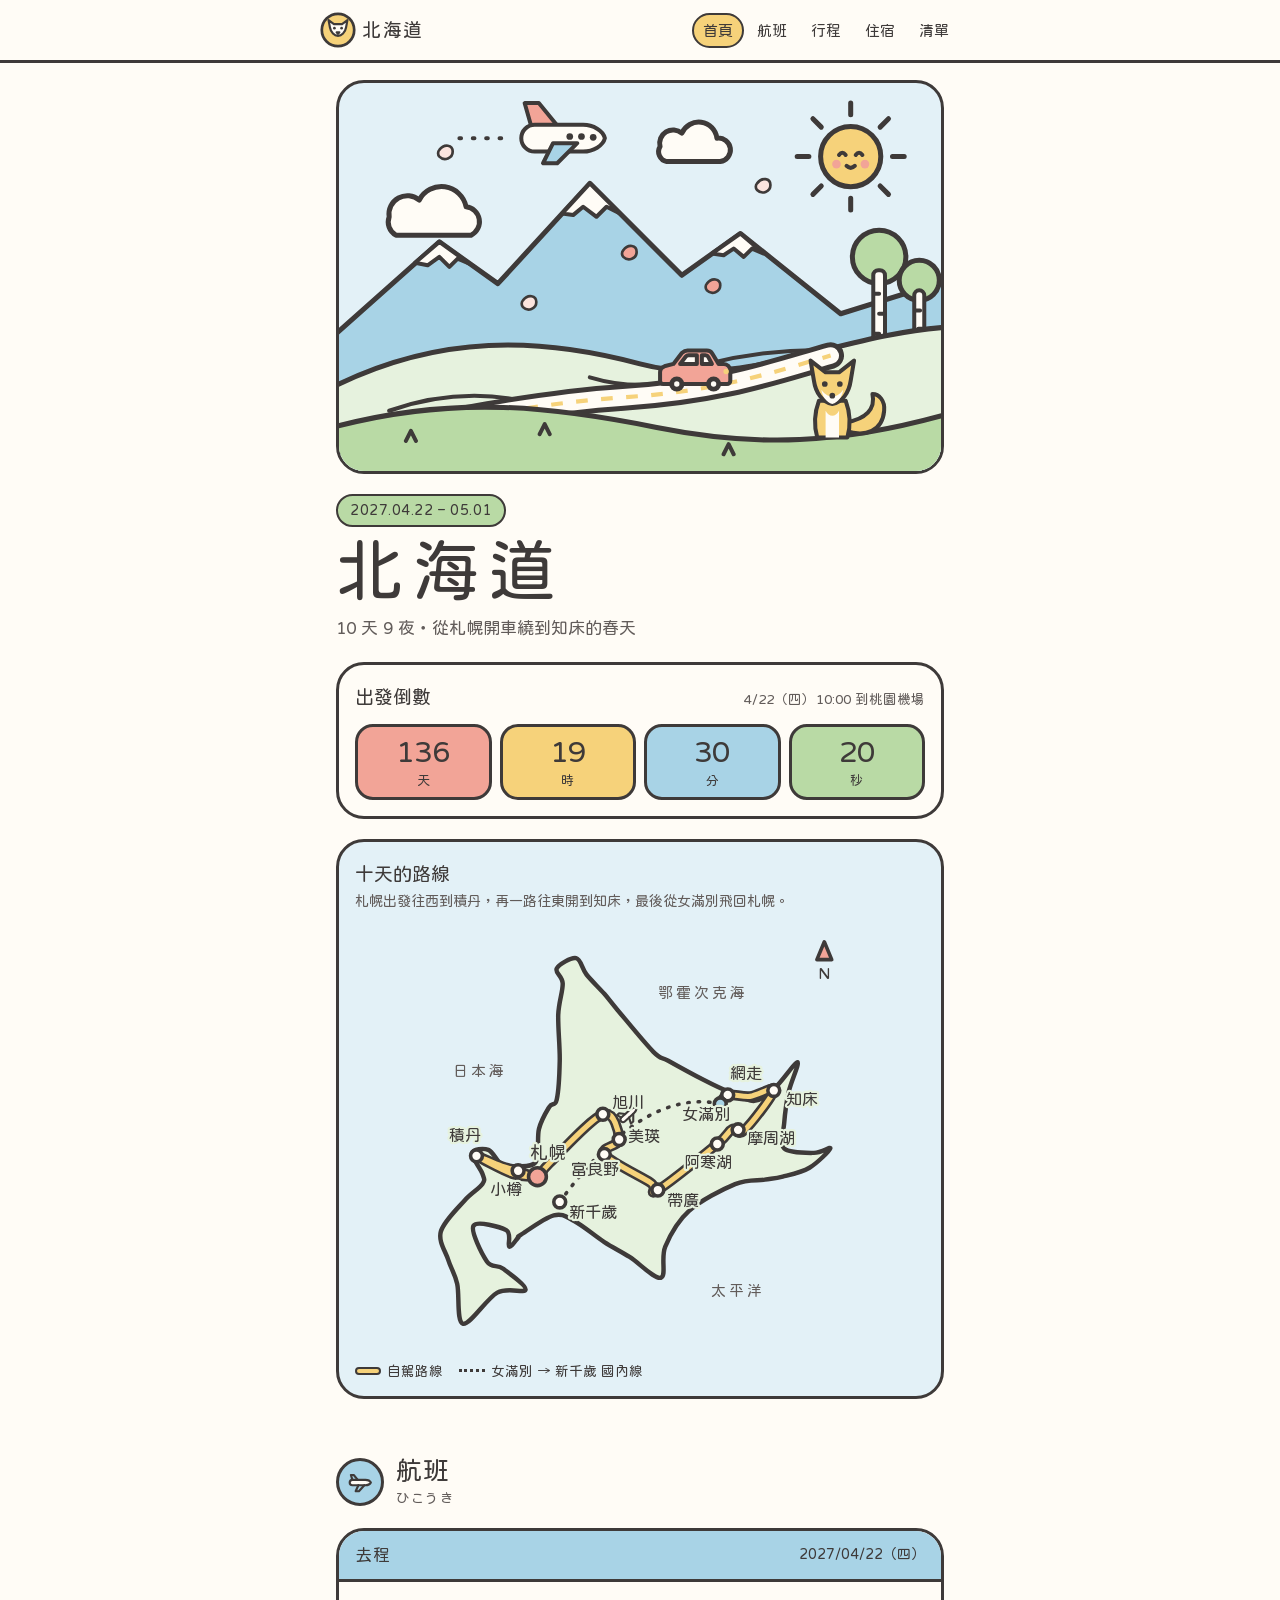
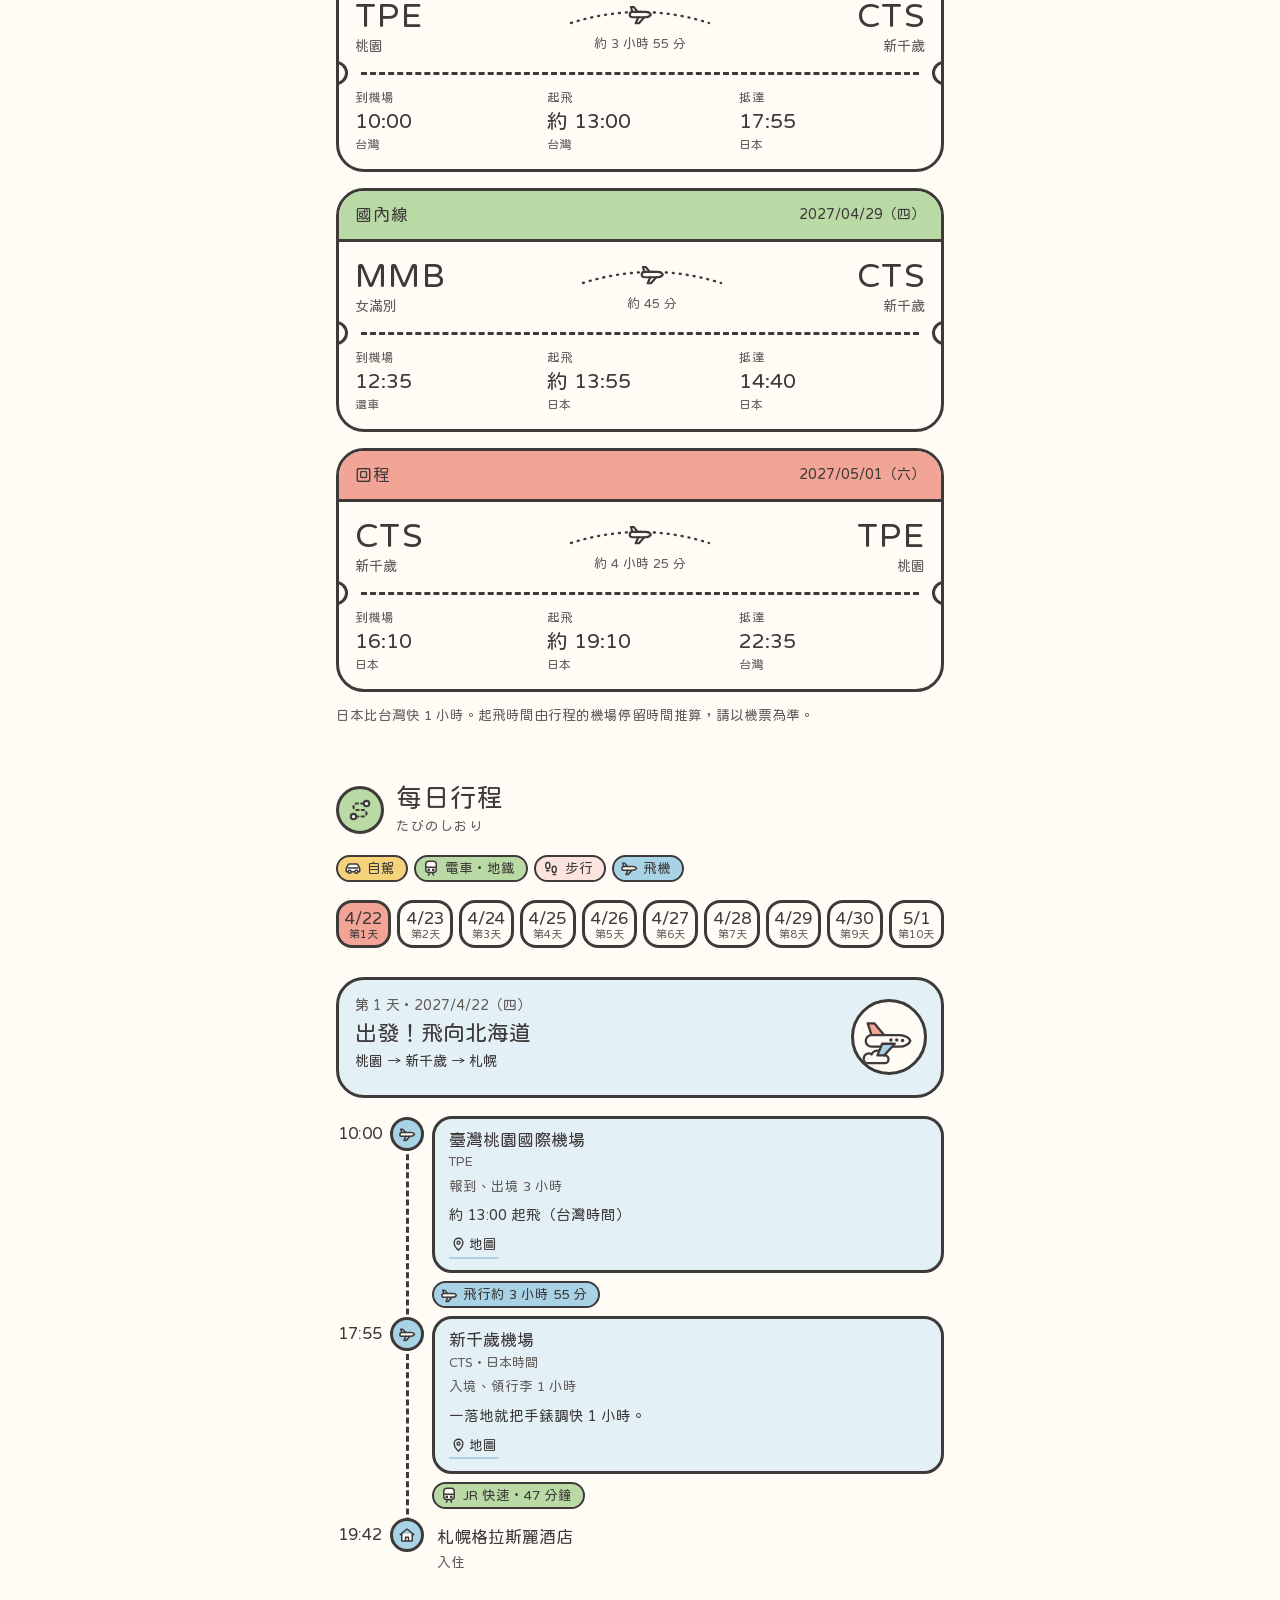
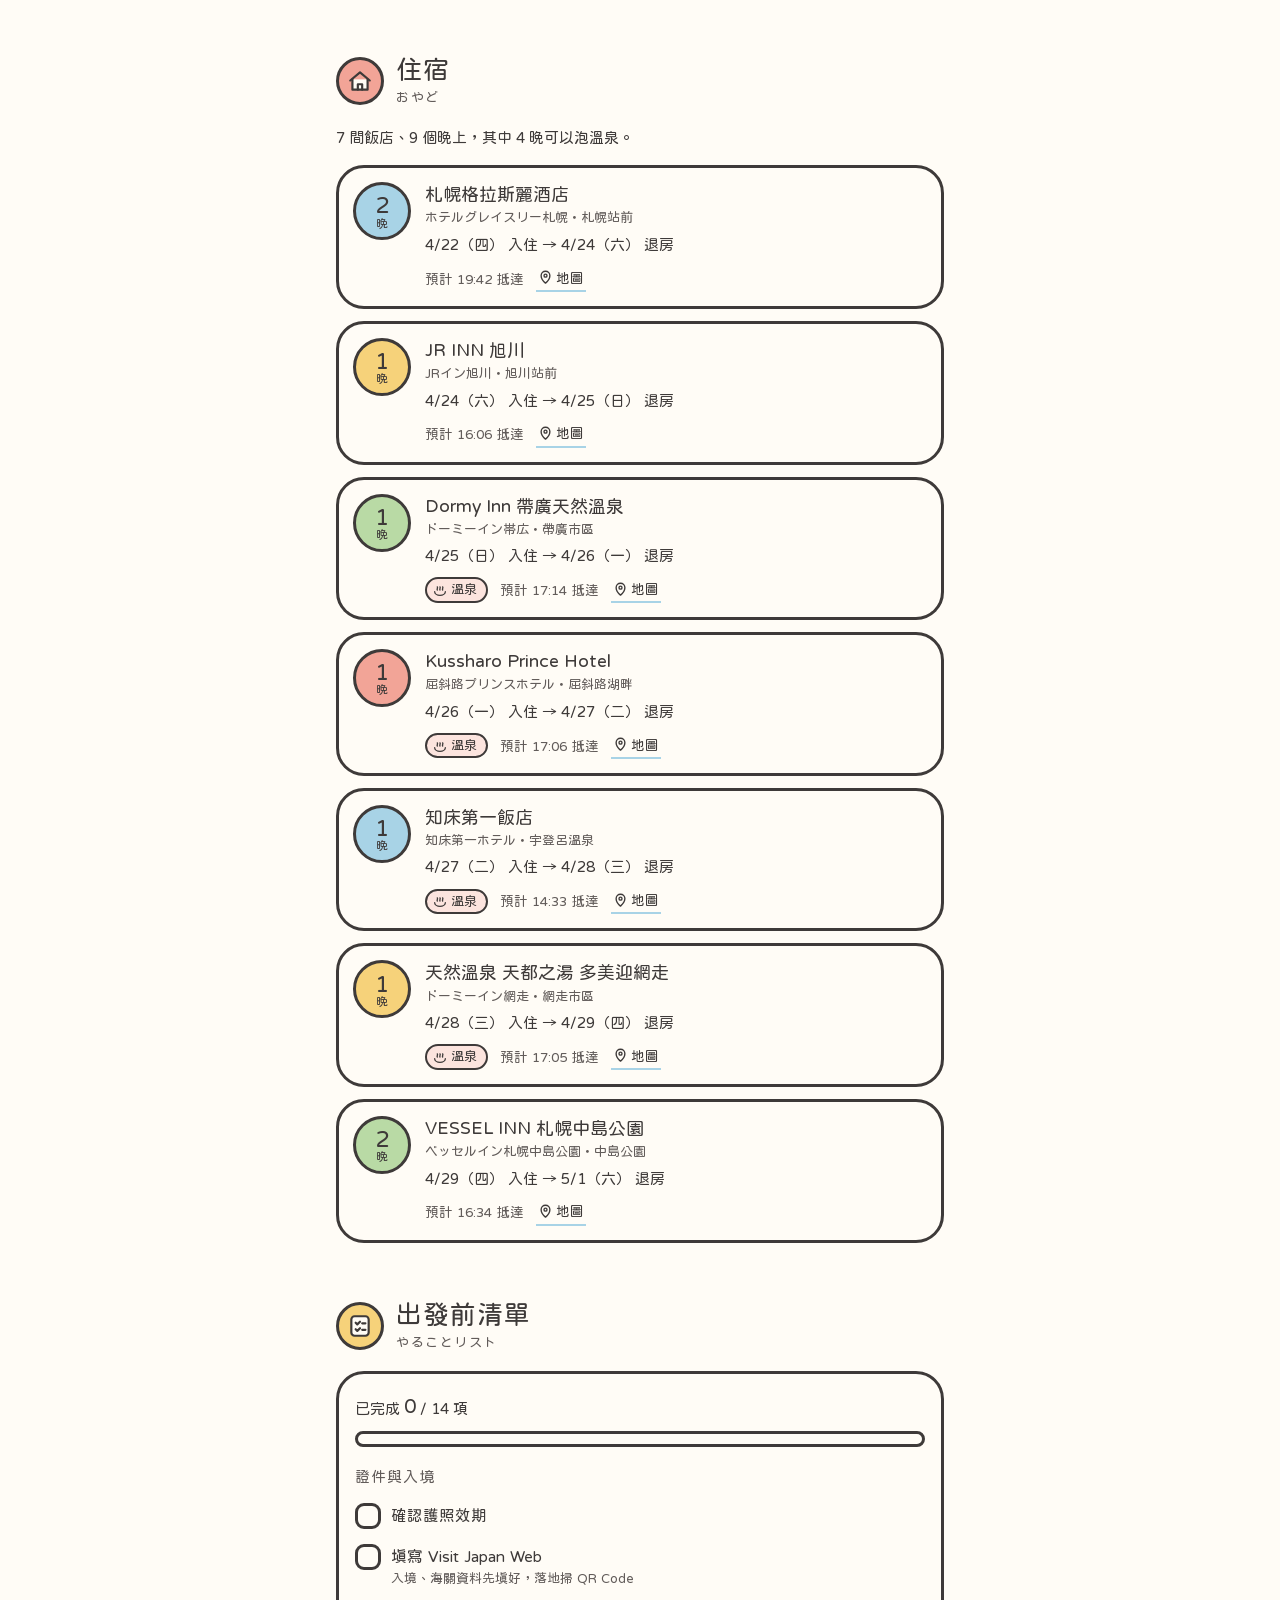
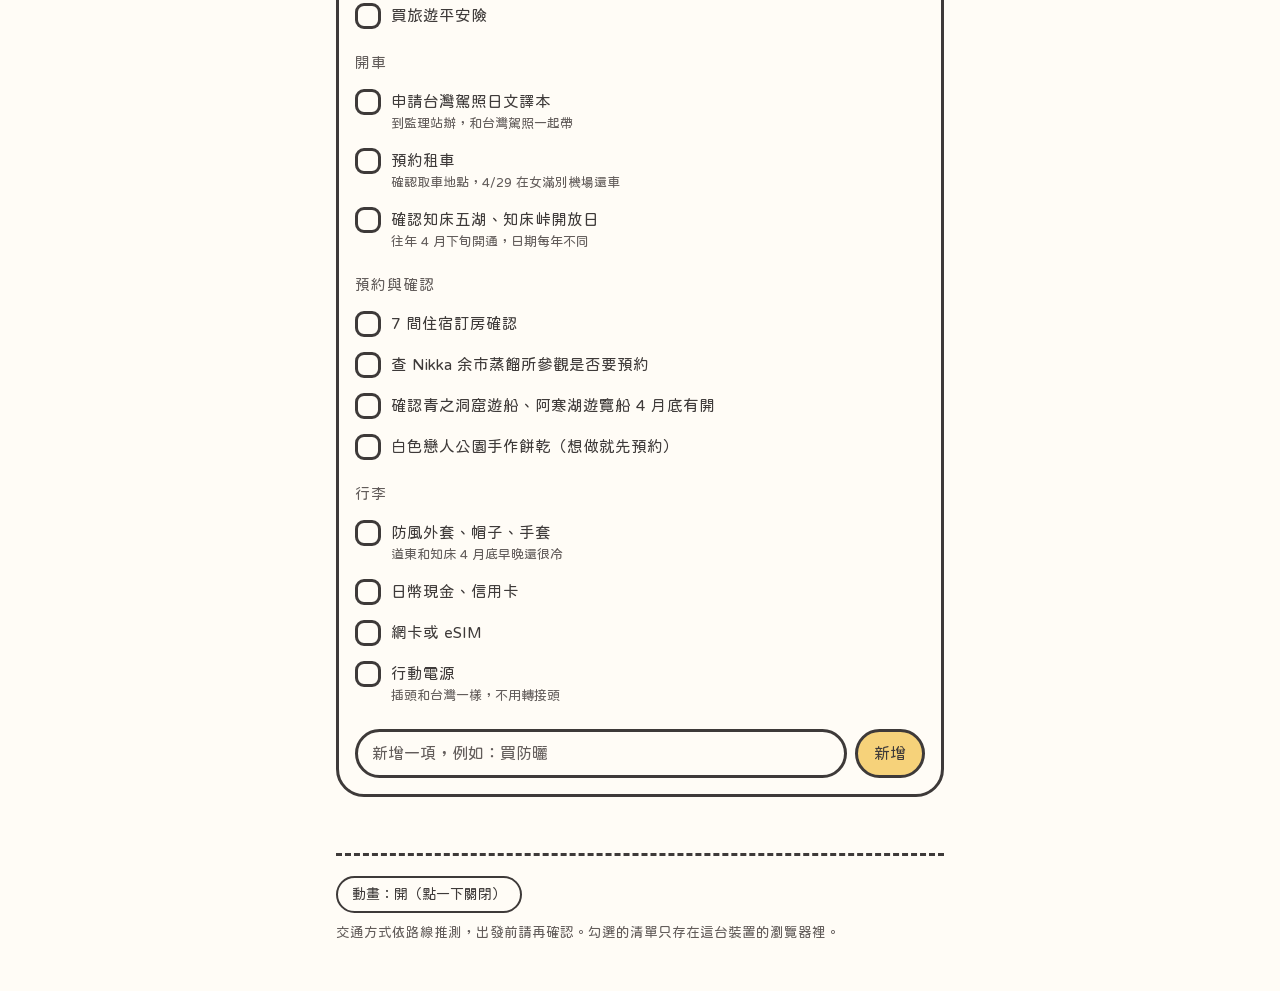
==== index.html @ 77b5423e "feat: add hokkaido travel page" ====
<!doctype html>
<html lang="zh-Hant">
  <head>
    <meta charset="utf-8" />
    <meta
      name="viewport"
      content="width=device-width, initial-scale=1, viewport-fit=cover"
    />
    <title>北海道</title>
    <meta
      name="description"
      content="2027/04/22 – 05/01 北海道 10 天 9 夜自駕行程"
    />
    <link rel="preconnect" href="https://fonts.googleapis.com" />
    <link rel="preconnect" href="https://fonts.gstatic.com" crossorigin />
    <link
      rel="stylesheet"
      href="https://fonts.googleapis.com/css2?family=Huninn&display=swap"
    />
    <style>
      /* 版面：單欄繪本冊，手機優先、最寬 640px；頂端固定選單，行程日期列黏在選單下方 */
      :root {
        --paper: #fffcf6;
        --ink: #3e3a39;
        --ink-soft: #625c5a;
        --coral: #f2a497;
        --yamabuki: #f6d27a;
        --mizu: #a8d3e6;
        --wakatake: #b9daa5;
        --coral-pale: #fce4de;
        --yamabuki-pale: #fdf1cf;
        --mizu-pale: #e3f1f7;
        --wakatake-pale: #e6f2de;
        --font:
          "Huninn", "PingFang TC", "Noto Sans TC", "Microsoft JhengHei",
          system-ui, sans-serif;
        --line: 3px;
        --r-lg: 28px;
        --r-md: 20px;
        --nav: 60px;
        --gutter-l: max(16px, env(safe-area-inset-left, 0px));
        --gutter-r: max(16px, env(safe-area-inset-right, 0px));
        --top: calc(var(--nav) + env(safe-area-inset-top, 0px));
        color-scheme: light;
      }
      *,
      *::before,
      *::after {
        box-sizing: border-box;
      }
      [hidden] {
        display: none !important;
      }
      html {
        scroll-behavior: smooth;
        scroll-padding-top: calc(var(--top) + 12px);
        -webkit-text-size-adjust: 100%;
      }
      body {
        margin: 0;
        background: var(--paper);
        color: var(--ink);
        font-family: var(--font);
        font-size: 16px;
        line-height: 1.65;
        padding-top: var(--top);
        font-synthesis: none;
      }
      h1,
      h2,
      h3,
      h4,
      p {
        margin: 0;
        font-weight: 400;
      }
      h1,
      h2,
      h3 {
        text-wrap: balance;
      }
      a {
        color: inherit;
      }
      button {
        font: inherit;
        color: inherit;
      }
      :focus-visible {
        outline: 3px dashed var(--ink);
        outline-offset: 3px;
        border-radius: 10px;
      }
      .sr {
        position: absolute;
        width: 1px;
        height: 1px;
        overflow: hidden;
        clip: rect(0 0 0 0);
        white-space: nowrap;
      }
      svg .k {
        stroke: var(--ink);
        stroke-width: 3;
        stroke-linejoin: round;
        stroke-linecap: round;
      }
      svg .k2 {
        stroke: var(--ink);
        stroke-width: 2.4;
        stroke-linejoin: round;
        stroke-linecap: round;
      }

      /* ---------- 頂端選單 ---------- */
      body::before {
        content: "";
        position: fixed;
        inset: 0 0 auto;
        height: env(safe-area-inset-top, 0px);
        z-index: 31;
        background: var(--paper);
      }
      .topbar {
        position: fixed;
        inset: 0 0 auto;
        z-index: 30;
        background: var(--paper);
        border-bottom: var(--line) solid var(--ink);
        padding-top: env(safe-area-inset-top, 0px);
        padding-left: var(--gutter-l);
        padding-right: var(--gutter-r);
      }
      .topbar-in {
        max-width: 640px;
        height: var(--nav);
        margin: 0 auto;
        display: flex;
        align-items: center;
        gap: 8px;
      }
      .brand {
        display: flex;
        align-items: center;
        gap: 6px;
        text-decoration: none;
        flex: none;
        border-radius: 999px;
      }
      .brand svg {
        width: 36px;
        height: 36px;
        display: block;
      }
      .brand span {
        font-size: 19px;
        letter-spacing: 0.08em;
      }
      .nav {
        display: flex;
        gap: 2px;
        margin-left: auto;
        overflow-x: auto;
        scrollbar-width: none;
        min-width: 0;
      }
      .nav::-webkit-scrollbar {
        display: none;
      }
      .nav a {
        flex: none;
        text-decoration: none;
        font-size: 15px;
        line-height: 1;
        padding: 8px 9px;
        border: 2.5px solid transparent;
        border-radius: 999px;
        transition:
          background-color 0.2s,
          border-color 0.2s;
      }
      .nav a.on {
        background: var(--yamabuki);
        border-color: var(--ink);
      }
      @media (max-width: 419px) {
        .brand span {
          display: none;
        }
      }

      /* ---------- 共用 ---------- */
      .wrap {
        max-width: 640px;
        margin: 0 auto;
        padding-left: var(--gutter-l);
        padding-right: var(--gutter-r);
        padding-block: 20px 48px;
        display: flex;
        flex-direction: column;
        gap: 56px;
      }
      section {
        scroll-margin-top: calc(var(--top) + 12px);
      }
      .sec-head {
        display: flex;
        align-items: center;
        gap: 12px;
        margin-bottom: 18px;
      }
      .sec-ico {
        width: 48px;
        height: 48px;
        flex: none;
        border: var(--line) solid var(--ink);
        border-radius: 50%;
        display: grid;
        place-items: center;
        background: var(--c, var(--yamabuki));
      }
      .sec-ico svg {
        width: 26px;
        height: 26px;
      }
      .sec-head h2 {
        font-size: 26px;
        line-height: 1.2;
        letter-spacing: 0.04em;
      }
      .sec-head small {
        display: block;
        font-size: 13px;
        color: var(--ink-soft);
        letter-spacing: 0.12em;
        margin-top: 2px;
      }
      .card {
        background: var(--paper);
        border: var(--line) solid var(--ink);
        border-radius: var(--r-lg);
      }
      .mini-link {
        display: inline-flex;
        align-items: center;
        gap: 3px;
        font-size: 13.5px;
        text-decoration: none;
        color: var(--ink);
        padding: 1px 2px;
        border-bottom: 2.5px solid var(--mizu);
      }
      .mini-link svg {
        width: 15px;
        height: 15px;
      }

      /* ---------- 首頁 ---------- */
      .hero {
        display: flex;
        flex-direction: column;
        gap: 20px;
      }
      .scene {
        background: var(--mizu-pale);
        border: var(--line) solid var(--ink);
        border-radius: var(--r-lg);
        overflow: hidden;
        line-height: 0;
      }
      .scene svg {
        display: block;
        width: 100%;
        height: auto;
      }
      .hero-title {
        display: flex;
        flex-direction: column;
        gap: 6px;
      }
      .date-chip {
        align-self: flex-start;
        font-size: 14px;
        padding: 3px 12px;
        border: 2.5px solid var(--ink);
        border-radius: 999px;
        background: var(--wakatake);
        font-variant-numeric: tabular-nums;
        letter-spacing: 0.04em;
      }
      .hero h1 {
        font-size: clamp(48px, 15vw, 68px);
        line-height: 1.1;
        letter-spacing: 0.12em;
      }
      .hero-sub {
        font-size: 17px;
        color: var(--ink-soft);
      }

      .cd-box {
        padding: 16px;
        display: flex;
        flex-direction: column;
        gap: 12px;
      }
      .cd-head {
        display: flex;
        flex-wrap: wrap;
        align-items: baseline;
        justify-content: space-between;
        gap: 4px 12px;
      }
      .cd-head b {
        font-weight: 400;
        font-size: 19px;
      }
      .cd-head span {
        font-size: 13.5px;
        color: var(--ink-soft);
      }
      .cd {
        display: grid;
        grid-template-columns: repeat(4, minmax(0, 1fr));
        gap: 8px;
      }
      .cd-tile {
        border: var(--line) solid var(--ink);
        border-radius: 18px;
        background: var(--c);
        display: flex;
        flex-direction: column;
        align-items: center;
        padding: 8px 2px 6px;
      }
      .cd-tile b {
        font-weight: 400;
        font-size: 30px;
        line-height: 1.15;
        font-variant-numeric: tabular-nums;
      }
      .cd-tile span {
        font-size: 13px;
      }
      .cd-msg {
        font-size: 17px;
        line-height: 1.6;
      }
      .cd-msg button {
        margin-top: 10px;
        display: inline-block;
        border: 2.5px solid var(--ink);
        border-radius: 999px;
        background: var(--yamabuki);
        padding: 6px 16px;
        cursor: pointer;
      }

      .mapcard {
        margin: 0;
        padding: 16px 16px 14px;
        background: var(--mizu-pale);
        display: flex;
        flex-direction: column;
        gap: 8px;
      }
      .mapcard h3 {
        font-size: 19px;
      }
      .mapcard p {
        font-size: 14px;
        color: var(--ink-soft);
      }
      .mapcard svg {
        width: 100%;
        max-width: 440px;
        height: auto;
        align-self: center;
        display: block;
      }
      .map-txt {
        font-size: 11px;
        fill: var(--ink);
        paint-order: stroke;
        stroke: var(--wakatake-pale);
        stroke-width: 3px;
        stroke-linejoin: round;
      }
      .map-sea {
        font-size: 10px;
        fill: var(--ink-soft);
        letter-spacing: 0.2em;
      }
      .legend {
        display: flex;
        flex-wrap: wrap;
        gap: 6px 16px;
        font-size: 13.5px;
      }
      .legend span {
        display: inline-flex;
        align-items: center;
        gap: 6px;
      }
      .lg {
        display: inline-block;
        width: 26px;
        height: 8px;
        border-radius: 999px;
      }
      .lg-car {
        background: var(--yamabuki);
        border: 2px solid var(--ink);
      }
      .lg-fly {
        height: 0;
        border-top: 3px dotted var(--ink);
        border-radius: 0;
      }

      /* ---------- 航班 ---------- */
      .passes {
        display: flex;
        flex-direction: column;
        gap: 16px;
      }
      .pass {
        position: relative;
        overflow: hidden;
      }
      .pass-top {
        display: flex;
        align-items: center;
        justify-content: space-between;
        gap: 8px;
        padding: 10px 16px;
        background: var(--c);
        border-bottom: var(--line) solid var(--ink);
      }
      .pass-top b {
        font-weight: 400;
        font-size: 17px;
        letter-spacing: 0.06em;
      }
      .pass-top span {
        font-size: 14px;
        font-variant-numeric: tabular-nums;
      }
      .pass-route {
        display: grid;
        grid-template-columns: auto minmax(0, 1fr) auto;
        align-items: center;
        gap: 8px;
        padding: 16px 16px 14px;
      }
      .ap b {
        display: block;
        font-weight: 400;
        font-size: 34px;
        line-height: 1;
        letter-spacing: 0.04em;
      }
      .ap span {
        font-size: 14px;
        color: var(--ink-soft);
      }
      .ap.r {
        text-align: right;
      }
      .pass-mid {
        display: flex;
        flex-direction: column;
        align-items: center;
        gap: 2px;
        min-width: 0;
      }
      .pass-mid svg {
        width: 100%;
        max-width: 150px;
        height: 30px;
      }
      .pass-mid span {
        font-size: 13px;
        color: var(--ink-soft);
        text-align: center;
      }
      .tear {
        position: relative;
        height: 0;
        border-top: 3px dashed var(--ink);
        margin-inline: 22px;
      }
      .tear::before,
      .tear::after {
        content: "";
        position: absolute;
        top: -14px;
        width: 24px;
        height: 24px;
        border-radius: 50%;
        background: var(--paper);
        border: var(--line) solid var(--ink);
      }
      .tear::before {
        left: -37px;
      }
      .tear::after {
        right: -37px;
      }
      .pass-times {
        display: grid;
        grid-template-columns: repeat(3, minmax(0, 1fr));
        gap: 6px;
        padding: 12px 16px 14px;
      }
      .pass-times div {
        display: flex;
        flex-direction: column;
      }
      .pass-times small {
        font-size: 12.5px;
        color: var(--ink-soft);
      }
      .pass-times b {
        font-weight: 400;
        font-size: 21px;
        font-variant-numeric: tabular-nums;
        line-height: 1.3;
      }
      .pass-times em {
        font-style: normal;
        font-size: 12px;
        color: var(--ink-soft);
      }
      .note {
        font-size: 13.5px;
        color: var(--ink-soft);
        margin-top: 12px;
      }

      /* ---------- 每日行程 ---------- */
      .legend-row {
        display: flex;
        flex-wrap: wrap;
        gap: 6px;
        margin-bottom: 6px;
      }
      .daybar {
        position: sticky;
        top: var(--top);
        z-index: 10;
        background: var(--paper);
        margin-left: calc(-1 * var(--gutter-l));
        margin-right: calc(-1 * var(--gutter-r));
        padding-block: 10px;
        border-bottom: var(--line) solid transparent;
        transition: border-color 0.2s;
      }
      .daybar.stuck {
        border-bottom-color: var(--ink);
      }
      .chips {
        display: grid;
        grid-template-columns: repeat(5, minmax(0, 1fr));
        gap: 6px;
        padding: 2px var(--gutter-r) 2px var(--gutter-l);
      }
      .chip {
        min-width: 0;
        display: flex;
        flex-direction: column;
        align-items: center;
        padding: 4px 2px 3px;
        border: var(--line) solid var(--ink);
        border-radius: 16px;
        background: var(--paper);
        cursor: pointer;
        line-height: 1.25;
        transition: background-color 0.2s;
      }
      .chip .d {
        font-size: 17px;
        font-variant-numeric: tabular-nums;
      }
      .chip .n {
        font-size: 11.5px;
        color: var(--ink-soft);
        white-space: nowrap;
      }
      @media (min-width: 600px) {
        .chips {
          grid-template-columns: repeat(10, minmax(0, 1fr));
        }
        .chip .n {
          font-size: 11px;
        }
      }
      .chip[aria-selected="true"] {
        background: var(--coral);
      }
      .chip[aria-selected="true"] .n {
        color: var(--ink);
      }
      .chip.today {
        box-shadow: inset 0 -5px 0 var(--yamabuki);
      }
      .chip.boing {
        animation: boing 0.5s cubic-bezier(0.3, 1.6, 0.5, 1);
      }
      @keyframes boing {
        0% {
          transform: scale(1);
        }
        35% {
          transform: scale(1.14) rotate(-3deg);
        }
        65% {
          transform: scale(0.95) rotate(1deg);
        }
        100% {
          transform: none;
        }
      }

      .panel {
        padding-top: 14px;
      }
      .dayhead {
        display: flex;
        align-items: center;
        gap: 12px;
        padding: 14px 14px 14px 16px;
        background: var(--hb);
        border: var(--line) solid var(--ink);
        border-radius: var(--r-lg);
      }
      .dayhead-txt {
        flex: 1;
        min-width: 0;
        display: flex;
        flex-direction: column;
        gap: 2px;
      }
      .dayhead .eyebrow {
        font-size: 14px;
        color: var(--ink-soft);
        font-variant-numeric: tabular-nums;
      }
      .dayhead h3 {
        font-size: 22px;
        line-height: 1.3;
      }
      .dayhead .area {
        font-size: 14px;
      }
      .dayhead .meta {
        display: flex;
        flex-wrap: wrap;
        gap: 6px;
        margin-top: 6px;
      }
      .pill {
        display: inline-flex;
        align-items: center;
        gap: 4px;
        font-size: 12.5px;
        padding: 1px 9px;
        border: 2px solid var(--ink);
        border-radius: 999px;
        background: var(--paper);
      }
      .dayicon {
        width: 76px;
        height: 76px;
        flex: none;
        border: var(--line) solid var(--ink);
        border-radius: 50%;
        background: var(--paper);
        display: grid;
        place-items: center;
        overflow: hidden;
      }
      .dayicon svg {
        width: 62px;
        height: 62px;
        display: block;
        overflow: visible;
      }
      .daynote {
        margin-top: 12px;
        font-size: 14px;
        padding: 8px 14px;
        border: 2.5px dashed var(--ink);
        border-radius: 16px;
        background: var(--yamabuki-pale);
      }

      .tl {
        list-style: none;
        margin: 18px 0 0;
        padding: 0 0 18px;
        position: relative;
        overflow: hidden;
        display: flex;
        flex-direction: column;
        gap: 8px;
        --tw: 46px;
        --gap: 8px;
      }
      .tl::before {
        content: "";
        position: absolute;
        top: 20px;
        bottom: 20px;
        left: calc(var(--tw) + var(--gap) + 17px - 1.5px);
        border-left: 3px dashed var(--ink);
      }
      .stop,
      .leg {
        display: grid;
        grid-template-columns: var(--tw) 34px minmax(0, 1fr);
        gap: var(--gap);
        align-items: start;
      }
      .t-time {
        font-size: 16.5px;
        text-align: right;
        padding-top: 5px;
        font-variant-numeric: tabular-nums;
        line-height: 1.4;
      }
      .t-node {
        position: relative;
        z-index: 1;
        width: 34px;
        height: 34px;
        border: var(--line) solid var(--ink);
        border-radius: 50%;
        display: grid;
        place-items: center;
        background: var(--nb, var(--wakatake));
        margin-top: 1px;
      }
      .t-node svg {
        width: 18px;
        height: 18px;
      }
      .stop:last-child .t-node::after {
        content: "";
        position: absolute;
        top: calc(100% + 3px);
        left: -6px;
        right: -6px;
        height: 100vh;
        background: var(--paper);
      }
      .n-hotel {
        --nb: var(--mizu);
      }
      .n-air {
        --nb: var(--mizu);
      }
      .n-food {
        --nb: var(--yamabuki);
      }
      .n-shop {
        --nb: var(--coral-pale);
      }
      .n-must {
        --nb: var(--coral);
      }
      .t-card {
        min-width: 0;
        border: var(--line) solid var(--ink);
        border-radius: var(--r-md);
        background: var(--paper);
        padding: 9px 14px 11px;
      }
      .t-card.is-must {
        background: var(--coral-pale);
      }
      .t-card.is-air {
        background: var(--mizu-pale);
      }
      .t-card.plain {
        border-color: transparent;
        background: transparent;
        padding: 5px 2px 4px;
      }
      .t-head {
        display: flex;
        align-items: flex-start;
        justify-content: space-between;
        gap: 8px;
      }
      .t-head h4 {
        font-size: 17px;
        line-height: 1.4;
        min-width: 0;
        overflow-wrap: anywhere;
      }
      .t-sub {
        font-size: 13px;
        color: var(--ink-soft);
      }
      .t-stay {
        font-size: 13.5px;
        color: var(--ink-soft);
        font-variant-numeric: tabular-nums;
        margin-top: 2px;
      }
      .t-tip {
        font-size: 14.5px;
        line-height: 1.6;
        margin-top: 6px;
      }
      .t-foot {
        margin-top: 6px;
      }
      .must {
        flex: none;
        display: inline-flex;
        align-items: center;
        gap: 3px;
        font-size: 13px;
        line-height: 1.5;
        padding: 0 9px 0 6px;
        border: 2.5px solid var(--ink);
        border-radius: 999px;
        background: var(--coral);
        transform: rotate(-6deg);
        margin-top: 2px;
      }
      .must svg {
        width: 13px;
        height: 13px;
      }
      .leg .tag {
        grid-column: 3;
        justify-self: start;
      }
      .tag {
        display: inline-flex;
        align-items: center;
        gap: 5px;
        font-size: 13.5px;
        line-height: 1.4;
        padding: 2px 11px 2px 6px;
        border: 2.5px solid var(--ink);
        border-radius: 999px;
        background: var(--tc);
        font-variant-numeric: tabular-nums;
      }
      .tag svg {
        width: 18px;
        height: 18px;
        flex: none;
      }
      .m-car {
        --tc: var(--yamabuki);
      }
      .m-train {
        --tc: var(--wakatake);
      }
      .m-subway {
        --tc: var(--wakatake);
      }
      .m-tram {
        --tc: var(--wakatake);
      }
      .m-walk {
        --tc: var(--coral-pale);
      }
      .m-plane {
        --tc: var(--mizu);
      }

      .panel.bounce .dayhead {
        animation: pop 0.6s cubic-bezier(0.3, 0.7, 0.35, 1.25);
      }
      .panel.bounce .tl > li {
        animation: pop 0.55s cubic-bezier(0.3, 0.7, 0.35, 1.3) both;
        animation-delay: calc(var(--i) * 35ms + 60ms);
      }
      .panel.bounce .must {
        animation: stamp 0.5s cubic-bezier(0.3, 1.6, 0.5, 1) both;
        animation-delay: calc(var(--i) * 35ms + 260ms);
      }
      @keyframes pop {
        0% {
          transform: translateY(16px) scale(0.97);
        }
        55% {
          transform: translateY(-5px) scale(1.01);
        }
        80% {
          transform: translateY(1px);
        }
        100% {
          transform: none;
        }
      }
      @keyframes stamp {
        0% {
          transform: rotate(-6deg) scale(1.6);
        }
        60% {
          transform: rotate(-6deg) scale(0.9);
        }
        100% {
          transform: rotate(-6deg) scale(1);
        }
      }

      /* ---------- 住宿 ---------- */
      .stay-sum {
        font-size: 15px;
        margin-bottom: 14px;
      }
      .hotels {
        list-style: none;
        margin: 0;
        padding: 0;
        display: flex;
        flex-direction: column;
        gap: 12px;
      }
      .hotel {
        display: grid;
        grid-template-columns: 58px minmax(0, 1fr);
        gap: 14px;
        padding: 14px 16px 14px 14px;
      }
      .hotel-n {
        width: 58px;
        height: 58px;
        border: var(--line) solid var(--ink);
        border-radius: 50%;
        background: var(--c);
        display: flex;
        flex-direction: column;
        align-items: center;
        justify-content: center;
        line-height: 1.05;
      }
      .hotel-n b {
        font-weight: 400;
        font-size: 24px;
      }
      .hotel-n span {
        font-size: 12px;
      }
      .hotel h3 {
        font-size: 18px;
        line-height: 1.4;
        overflow-wrap: anywhere;
      }
      .hotel .jp {
        font-size: 13px;
        color: var(--ink-soft);
      }
      .hotel .dates {
        font-size: 15px;
        margin-top: 4px;
        font-variant-numeric: tabular-nums;
      }
      .hotel-foot {
        display: flex;
        flex-wrap: wrap;
        align-items: center;
        gap: 6px 12px;
        margin-top: 8px;
        font-size: 13.5px;
        color: var(--ink-soft);
      }
      .onsen {
        display: inline-flex;
        align-items: center;
        gap: 3px;
        color: var(--ink);
        font-size: 13px;
        padding: 0 9px 0 5px;
        border: 2px solid var(--ink);
        border-radius: 999px;
        background: var(--coral-pale);
      }
      .onsen svg {
        width: 16px;
        height: 16px;
      }

      /* ---------- 待辦清單 ---------- */
      .todo {
        padding: 16px;
        display: flex;
        flex-direction: column;
        gap: 18px;
      }
      .todo-top {
        display: flex;
        flex-direction: column;
        gap: 8px;
      }
      .todo-top p {
        font-size: 15px;
      }
      .todo-top b {
        font-weight: 400;
        font-size: 20px;
        font-variant-numeric: tabular-nums;
      }
      .bar {
        height: 16px;
        border: var(--line) solid var(--ink);
        border-radius: 999px;
        background: var(--paper);
        overflow: hidden;
      }
      .bar i {
        display: block;
        height: 100%;
        width: 0;
        background: var(--wakatake);
        border-right: var(--line) solid var(--ink);
        transition: width 0.35s cubic-bezier(0.3, 1.4, 0.5, 1);
      }
      .bar i.zero {
        border-right-width: 0;
      }
      .todo h3 {
        font-size: 15px;
        color: var(--ink-soft);
        letter-spacing: 0.06em;
        margin-bottom: 6px;
      }
      .todo ul {
        list-style: none;
        margin: 0;
        padding: 0;
        display: flex;
        flex-direction: column;
        gap: 2px;
      }
      .todo li {
        display: flex;
        align-items: flex-start;
        gap: 10px;
        padding: 6px 0;
      }
      .todo input[type="checkbox"] {
        appearance: none;
        -webkit-appearance: none;
        margin: 1px 0 0;
        flex: none;
        cursor: pointer;
        width: 26px;
        height: 26px;
        border: var(--line) solid var(--ink);
        border-radius: 9px;
        background: var(--paper);
        display: grid;
        place-items: center;
        transition: background-color 0.15s;
      }
      .todo input[type="checkbox"]::after {
        content: "";
        width: 11px;
        height: 6px;
        border: solid var(--ink);
        border-width: 0 0 3px 3px;
        transform: translate(0, -2px) rotate(-45deg) scale(0);
        transition: transform 0.25s cubic-bezier(0.3, 1.8, 0.5, 1);
      }
      .todo input:checked {
        background: var(--wakatake);
      }
      .todo input:checked::after {
        transform: translate(0, -2px) rotate(-45deg) scale(1);
      }
      .todo label {
        flex: 1;
        min-width: 0;
        cursor: pointer;
        font-size: 15.5px;
        line-height: 1.55;
        padding-top: 1px;
        overflow-wrap: anywhere;
      }
      .todo label small {
        display: block;
        font-size: 13px;
        color: var(--ink-soft);
      }
      .todo input:checked + label {
        color: var(--ink-soft);
        text-decoration: line-through;
        text-decoration-thickness: 2px;
      }
      .del {
        flex: none;
        border: 2px solid var(--ink);
        border-radius: 999px;
        background: var(--paper);
        font-size: 12.5px;
        padding: 1px 9px;
        cursor: pointer;
      }
      .addf {
        display: flex;
        gap: 8px;
      }
      .addf input {
        flex: 1;
        min-width: 0;
        font: inherit;
        font-size: 16px;
        color: var(--ink);
        background: var(--paper);
        border: var(--line) solid var(--ink);
        border-radius: 999px;
        padding: 8px 14px;
      }
      .addf input::placeholder {
        color: var(--ink-soft);
      }
      .addf button {
        flex: none;
        border: var(--line) solid var(--ink);
        border-radius: 999px;
        background: var(--yamabuki);
        padding: 8px 16px;
        cursor: pointer;
      }
      .all-done {
        font-size: 15px;
        padding: 8px 14px;
        border-radius: 16px;
        background: var(--wakatake-pale);
        border: 2.5px dashed var(--ink);
      }

      /* ---------- 頁尾 ---------- */
      .foot {
        display: flex;
        flex-direction: column;
        align-items: flex-start;
        gap: 8px;
        font-size: 13.5px;
        color: var(--ink-soft);
        border-top: var(--line) dashed var(--ink);
        padding-top: 20px;
      }
      .foot button {
        border: 2.5px solid var(--ink);
        border-radius: 999px;
        background: var(--paper);
        color: var(--ink);
        padding: 5px 14px;
        cursor: pointer;
        font-size: 14px;
      }
      .foot button[aria-pressed="true"] {
        background: var(--wakatake);
      }

      /* ---------- 插圖動畫 ---------- */
      .a-drift {
        animation: drift 9s ease-in-out infinite alternate;
      }
      .a-drift2 {
        animation: drift 12s ease-in-out infinite alternate-reverse;
      }
      .a-fly {
        animation: fly 3.2s ease-in-out infinite;
      }
      .a-spin {
        transform-box: view-box;
        animation: spin 40s linear infinite;
      }
      .a-bounce {
        animation: bump 0.7s ease-in-out infinite alternate;
      }
      .a-wag {
        transform-box: fill-box;
        transform-origin: 0% 100%;
        animation: wag 1.6s ease-in-out infinite;
      }
      .a-bob {
        animation: bob 2.6s ease-in-out infinite;
      }
      .a-blink {
        animation: blink 2.4s steps(1) infinite;
      }
      .a-eyes {
        transform-box: fill-box;
        transform-origin: 50% 50%;
        animation: eyes 4s infinite;
      }
      .a-flap {
        transform-box: fill-box;
        transform-origin: 50% 100%;
        animation: flap 1s ease-in-out infinite;
      }
      .a-swing {
        transform-box: view-box;
        animation: swing 3s ease-in-out infinite;
      }
      .a-steam {
        animation: steam 3.4s ease-out infinite;
      }
      .a-steam.s2 {
        animation-delay: -1.7s;
      }
      .a-hop {
        animation: hop 1.6s ease-in-out infinite;
      }
      .a-hop.h2 {
        animation-delay: -0.5s;
      }
      .a-hop.h3 {
        animation-delay: -1s;
      }
      .a-ripple {
        animation: drift 3s ease-in-out infinite alternate;
      }
      .a-twinkle {
        transform-box: fill-box;
        transform-origin: 50% 50%;
        animation: twinkle 2.2s ease-in-out infinite;
      }
      .a-twinkle.t2 {
        animation-delay: -1.1s;
      }
      .a-wiggle {
        transform-box: fill-box;
        transform-origin: 50% 100%;
        animation: wiggle 2.8s ease-in-out infinite;
      }
      .petal {
        animation: fall 11s linear infinite;
      }
      .petal.p2 {
        animation-duration: 13s;
        animation-delay: -4s;
      }
      .petal.p3 {
        animation-duration: 10s;
        animation-delay: -7s;
      }
      .petal.p4 {
        animation-duration: 14s;
        animation-delay: -2s;
      }
      .petal.p5 {
        animation-duration: 12s;
        animation-delay: -9s;
      }
      @keyframes drift {
        from {
          transform: translateX(-6px);
        }
        to {
          transform: translateX(10px);
        }
      }
      @keyframes fly {
        0%,
        100% {
          transform: translate(0, 0) rotate(0);
        }
        50% {
          transform: translate(6px, -5px) rotate(-2deg);
        }
      }
      @keyframes spin {
        to {
          transform: rotate(360deg);
        }
      }
      @keyframes bump {
        from {
          transform: translateY(0);
        }
        to {
          transform: translateY(-1.6px);
        }
      }
      @keyframes wag {
        0%,
        100% {
          transform: rotate(0);
        }
        50% {
          transform: rotate(-12deg);
        }
      }
      @keyframes bob {
        0%,
        100% {
          transform: translateY(0);
        }
        50% {
          transform: translateY(-3px);
        }
      }
      @keyframes blink {
        0%,
        49% {
          opacity: 1;
        }
        50%,
        100% {
          opacity: 0.15;
        }
      }
      @keyframes eyes {
        0%,
        92%,
        100% {
          transform: scaleY(1);
        }
        95% {
          transform: scaleY(0.1);
        }
      }
      @keyframes flap {
        0%,
        100% {
          transform: rotate(0);
        }
        50% {
          transform: rotate(14deg);
        }
      }
      @keyframes swing {
        0%,
        100% {
          transform: rotate(-5deg);
        }
        50% {
          transform: rotate(5deg);
        }
      }
      @keyframes steam {
        0% {
          transform: translateY(4px);
          opacity: 0;
        }
        25% {
          opacity: 1;
        }
        100% {
          transform: translateY(-10px);
          opacity: 0;
        }
      }
      @keyframes hop {
        0%,
        100% {
          transform: translateY(0);
        }
        45% {
          transform: translateY(-5px);
        }
      }
      @keyframes twinkle {
        0%,
        100% {
          transform: scale(1);
        }
        50% {
          transform: scale(0.55);
        }
      }
      @keyframes wiggle {
        0%,
        70%,
        100% {
          transform: rotate(0);
        }
        78% {
          transform: rotate(-6deg);
        }
        86% {
          transform: rotate(5deg);
        }
        93% {
          transform: rotate(-2deg);
        }
      }
      @keyframes fall {
        0% {
          transform: translate(14px, -150px) rotate(0);
          opacity: 0;
        }
        8% {
          opacity: 1;
        }
        85% {
          opacity: 1;
        }
        100% {
          transform: translate(-30px, 110px) rotate(320deg);
          opacity: 0;
        }
      }

      /* 減少動態效果：系統設定或頁面開關 */
      @media (prefers-reduced-motion: reduce) {
        *,
        *::before,
        *::after {
          animation: none !important;
          transition: none !important;
        }
        html {
          scroll-behavior: auto;
        }
      }
      html[data-motion="off"] *,
      html[data-motion="off"] *::before,
      html[data-motion="off"] *::after {
        animation: none !important;
        transition: none !important;
      }
      html[data-motion="off"] {
        scroll-behavior: auto;
      }
    </style>
  </head>
  <body>
    <!-- 小圖示 -->
    <svg width="0" height="0" style="position: absolute" aria-hidden="true">
      <defs>
        <symbol id="i-plane" viewBox="0 0 24 24">
          <g
            fill="none"
            stroke="currentColor"
            stroke-width="2"
            stroke-linejoin="round"
            stroke-linecap="round"
          >
            <path
              d="M2.5 12.5c0-1.4 1.1-2.5 2.5-2.5h12c2.2 0 4.4 1.2 5 2.5-.6 1.3-2.8 2.5-5 2.5H5c-1.4 0-2.5-1.1-2.5-2.5z"
              fill="#FFFCF6"
            />
            <path d="M5 10L3.6 5.5h2.6L10 10" />
            <path d="M10.5 15l-2.5 5.5h3L16 15" />
          </g>
        </symbol>
        <symbol id="i-car" viewBox="0 0 24 24">
          <g
            fill="none"
            stroke="currentColor"
            stroke-width="2"
            stroke-linejoin="round"
            stroke-linecap="round"
          >
            <path
              d="M3 16v-3.5l2.3-4.4c.4-.8 1.2-1.3 2.1-1.3h9.2c.9 0 1.7.5 2.1 1.3L21 12.5V16c0 .6-.4 1-1 1H4c-.6 0-1-.4-1-1z"
              fill="#FFFCF6"
            />
            <path d="M5.5 12h13" />
            <circle cx="7.5" cy="17" r="2" fill="#FFFCF6" />
            <circle cx="16.5" cy="17" r="2" fill="#FFFCF6" />
          </g>
        </symbol>
        <symbol id="i-train" viewBox="0 0 24 24">
          <g
            fill="none"
            stroke="currentColor"
            stroke-width="2"
            stroke-linejoin="round"
            stroke-linecap="round"
          >
            <rect x="5" y="3" width="14" height="15" rx="4" fill="#FFFCF6" />
            <path d="M5 11h14" />
            <circle cx="9" cy="14.5" r=".8" fill="currentColor" />
            <circle cx="15" cy="14.5" r=".8" fill="currentColor" />
            <path d="M8.5 21.5l2-3.5M15.5 21.5l-2-3.5" />
          </g>
        </symbol>
        <symbol id="i-walk" viewBox="0 0 24 24">
          <g
            fill="none"
            stroke="currentColor"
            stroke-width="2"
            stroke-linejoin="round"
          >
            <path
              d="M7.5 4.5c1.9 0 3 1.9 3 4.2 0 2.3-.9 4.3-2.8 4.3S5 11.2 5 8.8C5 6.4 5.6 4.5 7.5 4.5z"
              fill="#FFFCF6"
            />
            <path
              d="M16.5 9.5c1.9 0 2.5 1.9 2.5 4.3 0 2.4-1.2 4.2-2.7 4.2-1.9 0-2.8-2-2.8-4.3 0-2.3 1.1-4.2 3-4.2z"
              fill="#FFFCF6"
            />
            <path d="M6.2 15.5h3M15 20.5h3" stroke-linecap="round" />
          </g>
        </symbol>
        <symbol id="i-gondola" viewBox="0 0 24 24">
          <g
            fill="none"
            stroke="currentColor"
            stroke-width="2"
            stroke-linejoin="round"
            stroke-linecap="round"
          >
            <path d="M2 4.5l20 3" />
            <path d="M12 6v4" />
            <rect x="5" y="10" width="14" height="10" rx="3" fill="#FFFCF6" />
            <path d="M5 14.5h14" />
          </g>
        </symbol>
        <symbol id="i-spot" viewBox="0 0 24 24">
          <g
            fill="none"
            stroke="currentColor"
            stroke-width="2"
            stroke-linejoin="round"
            stroke-linecap="round"
          >
            <path d="M2.5 19.5l7-11 3.5 5 2.5-3 6 9z" fill="#FFFCF6" />
            <path d="M7.4 11.8l1.4 1 1.3-1.2 1.2 1" />
          </g>
        </symbol>
        <symbol id="i-food" viewBox="0 0 24 24">
          <g
            fill="none"
            stroke="currentColor"
            stroke-width="2"
            stroke-linejoin="round"
            stroke-linecap="round"
          >
            <path d="M3 11.5h18c0 4.4-4 8-9 8s-9-3.6-9-8z" fill="#FFFCF6" />
            <path d="M13 3l-2.5 7M19 3.5l-5 6.5" />
          </g>
        </symbol>
        <symbol id="i-shop" viewBox="0 0 24 24">
          <g
            fill="none"
            stroke="currentColor"
            stroke-width="2"
            stroke-linejoin="round"
            stroke-linecap="round"
          >
            <path d="M5 8.5h14l-1.2 11.5H6.2z" fill="#FFFCF6" />
            <path d="M9 8.5V6.5a3 3 0 0 1 6 0v2" />
          </g>
        </symbol>
        <symbol id="i-hotel" viewBox="0 0 24 24">
          <g
            fill="none"
            stroke="currentColor"
            stroke-width="2"
            stroke-linejoin="round"
            stroke-linecap="round"
          >
            <path d="M5 10.5V20h14v-9.5" fill="#FFFCF6" />
            <path d="M3 11.5L12 4l9 7.5" />
            <path d="M10 20v-5h4v5" />
          </g>
        </symbol>
        <symbol id="i-pin" viewBox="0 0 24 24">
          <g
            fill="none"
            stroke="currentColor"
            stroke-width="2.2"
            stroke-linejoin="round"
          >
            <path d="M12 21s7-6.2 7-12a7 7 0 0 0-14 0c0 5.8 7 12 7 12z" />
            <circle cx="12" cy="9" r="2.4" />
          </g>
        </symbol>
        <symbol id="i-star" viewBox="0 0 24 24">
          <path
            d="M12 2.8l2.7 5.6 6.1.8-4.5 4.2 1.1 6.1L12 16.6l-5.4 2.9 1.1-6.1-4.5-4.2 6.1-.8z"
            fill="#FFFCF6"
            stroke="currentColor"
            stroke-width="2.2"
            stroke-linejoin="round"
          />
        </symbol>
        <symbol id="i-onsen" viewBox="0 0 24 24">
          <g
            fill="none"
            stroke="currentColor"
            stroke-width="2"
            stroke-linecap="round"
            stroke-linejoin="round"
          >
            <path d="M4 14.5c0 3 3.6 5.5 8 5.5s8-2.5 8-5.5" />
            <path
              d="M8 12c-1.2-1.6 1.2-2.6 0-4.6M12 12c-1.2-1.6 1.2-2.6 0-4.6M16 12c-1.2-1.6 1.2-2.6 0-4.6"
            />
          </g>
        </symbol>
        <symbol id="i-list" viewBox="0 0 24 24">
          <g
            fill="none"
            stroke="currentColor"
            stroke-width="2"
            stroke-linecap="round"
            stroke-linejoin="round"
          >
            <rect x="4" y="3" width="16" height="18" rx="3" fill="#FFFCF6" />
            <path d="M8 9l1.5 1.5L12 8M8 15l1.5 1.5L12 14M14 9.5h3M14 15.5h3" />
          </g>
        </symbol>
        <symbol id="i-route" viewBox="0 0 24 24">
          <g
            fill="none"
            stroke="currentColor"
            stroke-width="2"
            stroke-linecap="round"
            stroke-linejoin="round"
          >
            <circle cx="6" cy="18" r="2.5" fill="#FFFCF6" />
            <circle cx="18" cy="6" r="2.5" fill="#FFFCF6" />
            <path
              d="M8.5 18H15a3 3 0 0 0 0-6H9a3 3 0 0 1 0-6h6.5"
              stroke-dasharray="2 3"
            />
          </g>
        </symbol>
      </defs>
    </svg>

    <header class="topbar">
      <div class="topbar-in">
        <a class="brand" href="#home" aria-label="回到首頁">
          <svg viewBox="0 0 40 40" aria-hidden="true">
            <circle cx="20" cy="20" r="18" fill="var(--yamabuki)" class="k" />
            <path
              d="M11 17l-1.5-8 6 4.5h9l6-4.5-1.5 8c-1 6-5 9.5-9 9.5s-8-3.5-9-9.5z"
              fill="var(--paper)"
              class="k2"
            />
            <circle cx="16" cy="18" r="1.5" fill="var(--ink)" />
            <circle cx="24" cy="18" r="1.5" fill="var(--ink)" />
            <path
              d="M18.5 22.5h3l-1.5 1.8z"
              fill="var(--ink)"
              class="k2"
              stroke-width="1.6"
            />
          </svg>
          <span>北海道</span>
        </a>
        <nav class="nav" aria-label="頁面選單">
          <a href="#home" class="on">首頁</a>
          <a href="#flights">航班</a>
          <a href="#days">行程</a>
          <a href="#stay">住宿</a>
          <a href="#todo">清單</a>
        </nav>
      </div>
    </header>

    <main class="wrap">
      <!-- 首頁 -->
      <section id="home" class="hero" aria-label="首頁">
        <div class="scene">
          <svg
            viewBox="0 0 360 232"
            role="img"
            aria-label="北海道的春天：雪山、山丘上的小車、白樺林與一隻狐狸"
          >
            <!-- 太陽 -->
            <g class="a-spin" style="transform-origin: 306px 44px">
              <path
                class="k"
                fill="none"
                d="M306 12v7M306 69v7M274 44h7M331 44h7M283.4 21.4l5 5M323.6 61.6l5 5M283.4 66.6l5-5M323.6 26.4l5-5"
              />
            </g>
            <circle cx="306" cy="44" r="18" fill="var(--yamabuki)" class="k" />
            <path
              d="M299 43q2-2.6 4 0M309 43q2-2.6 4 0M303.5 49.5q2.5 2.4 5 0"
              fill="none"
              class="k2"
              stroke-width="2"
            />
            <circle cx="297.5" cy="48.5" r="2.6" fill="var(--coral)" />
            <circle cx="314.5" cy="48.5" r="2.6" fill="var(--coral)" />
            <!-- 雲 -->
            <g class="a-drift">
              <path
                d="M30 80a11 11 0 0 1 18-10 15 15 0 0 1 28 4 9 9 0 0 1 3 17H34a9 9 0 0 1-4-11z"
                fill="var(--paper)"
                class="k"
              />
            </g>
            <g class="a-drift2">
              <path
                d="M192 38a8 8 0 0 1 13-8 11 11 0 0 1 21 3 7 7 0 0 1 2 14h-32a6 6 0 0 1-4-9z"
                fill="var(--paper)"
                class="k"
              />
            </g>
            <!-- 飛機 -->
            <g transform="translate(108 18)">
              <g class="a-fly">
                <path
                  d="M-36 15h28"
                  fill="none"
                  class="k2"
                  stroke-dasharray="1 7"
                />
                <path d="M7 8L3 -6h8.5L23 8z" fill="var(--coral)" class="k2" />
                <path
                  d="M1 15c0-4.4 3.6-8 8-8h29c6 0 12 3.5 13 8-1 4.5-7 8-13 8H9c-4.4 0-8-3.6-8-8z"
                  fill="var(--paper)"
                  class="k2"
                />
                <path
                  d="M20 18l-6 12h8.5l12-12z"
                  fill="var(--mizu)"
                  class="k2"
                />
                <circle cx="30" cy="14" r="2" fill="var(--ink)" />
                <circle cx="37" cy="14" r="2" fill="var(--ink)" />
                <circle cx="44" cy="14.5" r="2" fill="var(--ink)" />
              </g>
            </g>
            <!-- 雪山 -->
            <path
              d="M-4 152L60 95l35 25 55-60 55 55 35-25 60 48 64-20V240H-4z"
              fill="var(--mizu)"
              class="k"
            />
            <path
              d="M60 95l18 13-7-3-5 5-6-6-7 5-7.5-1.5z"
              fill="var(--paper)"
              class="k2"
            />
            <path
              d="M150 60l18 18-8-4-6 6-8-6-6 5-6.5-1z"
              fill="var(--paper)"
              class="k2"
            />
            <path
              d="M240 90l14 12-7-3-5 5-6-5-6 4-7-1z"
              fill="var(--paper)"
              class="k2"
            />
            <!-- 白樺 -->
            <g>
              <circle
                cx="323"
                cy="104"
                r="16"
                fill="var(--wakatake)"
                class="k"
              />
              <rect
                x="319.5"
                y="112"
                width="7"
                height="60"
                rx="3"
                fill="var(--paper)"
                class="k2"
              />
              <path
                d="M320 126h3M323 138h3M320 150h3"
                class="k2"
                stroke-width="2"
              />
              <circle
                cx="347"
                cy="118"
                r="12"
                fill="var(--wakatake)"
                class="k"
              />
              <rect
                x="344"
                y="124"
                width="6"
                height="50"
                rx="3"
                fill="var(--paper)"
                class="k2"
              />
              <path d="M344.5 136h3M346.5 147h3" class="k2" stroke-width="2" />
            </g>
            <!-- 後方山丘 -->
            <path
              d="M-4 182C60 150 120 152 180 168S300 150 364 146V240H-4z"
              fill="var(--wakatake-pale)"
              class="k"
            />
            <path
              d="M30 196q40-14 80-6M220 168q40-10 80-8M150 176q20 6 40 4"
              fill="none"
              class="k2"
              stroke-width="2"
            />
            <!-- 道路 -->
            <path
              d="M-6 216C50 206 110 192 170 188S262 172 294 163"
              fill="none"
              stroke="var(--ink)"
              stroke-width="16"
              stroke-linecap="round"
            />
            <path
              d="M-6 216C50 206 110 192 170 188S262 172 294 163"
              fill="none"
              stroke="var(--paper)"
              stroke-width="10"
              stroke-linecap="round"
            />
            <path
              d="M-6 216C50 206 110 192 170 188S262 172 294 163"
              fill="none"
              stroke="var(--yamabuki)"
              stroke-width="2.5"
              stroke-dasharray="7 8"
            />
            <!-- 小車 -->
            <g transform="translate(190 160)">
              <g class="a-bounce">
                <path
                  d="M2 18v-5c0-1.7 1-3 2.6-3.6L10 8l5-6.5C16 .6 17.2 0 18.4 0H30c1.4 0 2.6.7 3.3 1.9L37 8h3c2.2 0 4 1.8 4 4v6c0 1.1-.9 2-2 2H4c-1.1 0-2-.9-2-2z"
                  fill="var(--coral)"
                  class="k2"
                />
                <path
                  d="M14 8l3.4-4.4c.4-.5 1-.8 1.6-.8H24V8z"
                  fill="var(--paper)"
                  class="k2"
                  stroke-width="2"
                />
                <path
                  d="M27 8V2.8h2.2c.7 0 1.3.4 1.6 1L33 8z"
                  fill="var(--paper)"
                  class="k2"
                  stroke-width="2"
                />
                <circle cx="41.5" cy="12.5" r="1.6" fill="var(--yamabuki)" />
                <circle cx="12" cy="20" r="4.5" fill="var(--ink)" />
                <circle cx="12" cy="20" r="1.6" fill="var(--paper)" />
                <circle cx="34" cy="20" r="4.5" fill="var(--ink)" />
                <circle cx="34" cy="20" r="1.6" fill="var(--paper)" />
              </g>
            </g>
            <!-- 前方山丘 -->
            <path
              d="M-4 206C70 186 130 194 190 206S300 216 364 198V240H-4z"
              fill="var(--wakatake)"
              class="k"
            />
            <path
              d="M40 214l3-6 3 6M120 210l3-6 3 6M230 222l3-6 3 6"
              fill="none"
              class="k2"
              stroke-width="2"
            />
            <!-- 北狐 -->
            <g transform="translate(276 166)">
              <path
                class="a-wag k2"
                d="M27 42c12 4 22 0 23-12 .6-6-3-10-7-10 2 9-4 15-16 17z"
                fill="var(--yamabuki)"
              />
              <path
                d="M11 24c-3 8-3 15-1 22h18c2-7 2-14-1-22z"
                fill="var(--yamabuki)"
                class="k2"
              />
              <path d="M15 30c2 4 6 4 8 0v16h-8z" fill="var(--paper)" />
              <path
                d="M8 12L6 0l9 7h8l9-7-2 12c-1 7-5 13-11 14C13 25 9 19 8 12z"
                fill="var(--yamabuki)"
                class="k2"
              />
              <path
                d="M12.5 17.5c2 3 4.5 4 6.5 4s4.5-1 6.5-4c-.5 4-3 7.5-6.5 8.5-3.5-1-6-4.5-6.5-8.5z"
                fill="var(--paper)"
              />
              <g class="a-eyes">
                <circle cx="14.5" cy="14" r="1.7" fill="var(--ink)" />
                <circle cx="23.5" cy="14" r="1.7" fill="var(--ink)" />
              </g>
              <circle cx="19" cy="21" r="1.7" fill="var(--ink)" />
            </g>
            <!-- 櫻花瓣 -->
            <g transform="translate(60 40)">
              <path
                class="petal"
                d="M0 0c3-4 8-3 8 1s-5 6-8 3c-1-1-1-3 0-4z"
                fill="var(--coral-pale)"
                stroke="var(--ink)"
                stroke-width="1.6"
              />
            </g>
            <g transform="translate(170 100)">
              <path
                class="petal p2"
                d="M0 0c3-4 8-3 8 1s-5 6-8 3c-1-1-1-3 0-4z"
                fill="var(--coral)"
                stroke="var(--ink)"
                stroke-width="1.6"
              />
            </g>
            <g transform="translate(250 60)">
              <path
                class="petal p3"
                d="M0 0c3-4 8-3 8 1s-5 6-8 3c-1-1-1-3 0-4z"
                fill="var(--coral-pale)"
                stroke="var(--ink)"
                stroke-width="1.6"
              />
            </g>
            <g transform="translate(110 130)">
              <path
                class="petal p4"
                d="M0 0c3-4 8-3 8 1s-5 6-8 3c-1-1-1-3 0-4z"
                fill="var(--coral-pale)"
                stroke="var(--ink)"
                stroke-width="1.6"
              />
            </g>
            <g transform="translate(220 120)">
              <path
                class="petal p5"
                d="M0 0c3-4 8-3 8 1s-5 6-8 3c-1-1-1-3 0-4z"
                fill="var(--coral)"
                stroke="var(--ink)"
                stroke-width="1.6"
              />
            </g>
          </svg>
        </div>

        <div class="hero-title">
          <span class="date-chip">2027.04.22 – 05.01</span>
          <h1>北海道</h1>
          <p class="hero-sub">10 天 9 夜・從札幌開車繞到知床的春天</p>
        </div>

        <div class="card cd-box" aria-live="polite">
          <div class="cd-head">
            <b id="cdLabel">出發倒數</b
            ><span id="cdWhen">4/22（四）10:00 到桃園機場</span>
          </div>
          <div class="cd" id="cdTiles">
            <div class="cd-tile" style="--c: var(--coral)">
              <b id="cdD">181</b><span>天</span>
            </div>
            <div class="cd-tile" style="--c: var(--yamabuki)">
              <b id="cdH">00</b><span>時</span>
            </div>
            <div class="cd-tile" style="--c: var(--mizu)">
              <b id="cdM">00</b><span>分</span>
            </div>
            <div class="cd-tile" style="--c: var(--wakatake)">
              <b id="cdS">00</b><span>秒</span>
            </div>
          </div>
          <div class="cd-msg" id="cdMsg" hidden></div>
        </div>

        <figure class="card mapcard">
          <figcaption>
            <h3>十天的路線</h3>
            <p>
              札幌出發往西到積丹，再一路往東開到知床，最後從女滿別飛回札幌。
            </p>
          </figcaption>
          <svg
            viewBox="0 0 296 290"
            role="img"
            aria-label="北海道路線圖：札幌、積丹、小樽、旭川、美瑛、富良野、帶廣、阿寒湖、摩周湖、知床、網走"
          >
            <text class="map-sea" x="22" y="104">日本海</text>
            <text class="map-sea" x="160" y="52">鄂霍次克海</text>
            <text class="map-sea" x="196" y="252">太平洋</text>
            <g transform="translate(272 26)">
              <path
                d="M0 -12l5 12h-10z"
                fill="var(--coral)"
                class="k2"
                stroke-width="2"
              />
              <text
                x="0"
                y="13"
                text-anchor="middle"
                font-size="10"
                fill="var(--ink)"
              >
                N
              </text>
            </g>
            <path
              fill="var(--wakatake-pale)"
              class="k"
              d="M105.0 25.0C101.7 24.3 93.5 29.2 92.0 32.0C90.5 34.8 95.8 36.8 96.0 42.0C96.2 47.2 93.3 54.3 93.0 63.0C92.7 71.7 94.2 84.5 94.0 94.0C93.8 103.5 93.2 114.8 92.0 120.0C90.8 125.2 89.0 121.7 87.0 125.0C85.0 128.3 81.5 133.8 80.0 140.0C78.5 146.2 80.7 157.8 78.0 162.0C75.3 166.2 67.8 164.7 64.0 165.0C60.2 165.3 58.0 165.8 55.0 164.0C52.0 162.2 49.3 155.3 46.0 154.0C42.7 152.7 35.7 153.3 35.0 156.0C34.3 158.7 40.8 166.5 42.0 170.0C43.2 173.5 44.0 174.0 42.0 177.0C40.0 180.0 34.7 182.7 30.0 188.0C25.3 193.3 15.8 202.3 14.0 209.0C12.2 215.7 17.2 222.2 19.0 228.0C20.8 233.8 23.3 236.8 25.0 244.0C26.7 251.2 24.5 270.0 29.0 271.0C33.5 272.0 45.0 253.8 52.0 250.0C59.0 246.2 70.3 250.7 71.0 248.0C71.7 245.3 60.3 237.2 56.0 234.0C51.7 230.8 48.3 233.8 45.0 229.0C41.7 224.2 33.8 208.5 36.0 205.0C38.2 201.5 54.0 205.7 58.0 208.0C62.0 210.3 58.7 218.2 60.0 219.0C61.3 219.8 64.7 214.3 66.0 213.0C67.3 211.7 64.0 213.5 68.0 211.0C72.0 208.5 84.0 199.5 90.0 198.0C96.0 196.5 98.3 199.0 104.0 202.0C109.7 205.0 117.8 212.0 124.0 216.0C130.2 220.0 134.7 222.0 141.0 226.0C147.3 230.0 158.0 241.2 162.0 240.0C166.0 238.8 161.8 226.5 165.0 219.0C168.2 211.5 173.2 202.0 181.0 195.0C188.8 188.0 203.5 180.5 212.0 177.0C220.5 173.5 226.7 174.8 232.0 174.0C237.3 173.2 239.0 173.3 244.0 172.0C249.0 170.7 256.7 169.2 262.0 166.0C267.3 162.8 275.5 154.7 276.0 153.0C276.5 151.3 270.2 156.0 265.0 156.0C259.8 156.0 248.3 156.3 245.0 153.0C241.7 149.7 244.5 142.3 245.0 136.0C245.5 129.7 246.5 121.8 248.0 115.0C249.5 108.2 255.5 95.5 254.0 95.0C252.5 94.5 243.8 107.7 239.0 112.0C234.2 116.3 230.2 120.5 225.0 121.0C219.8 121.5 213.7 117.3 208.0 115.0C202.3 112.7 197.8 110.5 191.0 107.0C184.2 103.5 172.7 97.2 167.0 94.0C161.3 90.8 162.7 93.7 157.0 88.0C151.3 82.3 138.5 66.5 133.0 60.0C127.5 53.5 127.5 53.0 124.0 49.0C120.5 45.0 115.2 40.0 112.0 36.0C108.8 32.0 108.3 25.7 105.0 25.0Z"
            />
            <!-- 國內線 -->
            <path
              d="M202 123Q150 112 94 189"
              fill="none"
              stroke="var(--ink)"
              stroke-width="2.4"
              stroke-dasharray="1 6"
              stroke-linecap="round"
            />
            <g transform="translate(140 130) rotate(-42) scale(.7)">
              <use
                href="#i-plane"
                x="-12"
                y="-12"
                width="24"
                height="24"
                style="color: var(--ink)"
              />
            </g>
            <!-- 自駕路線 -->
            <defs>
              <path
                id="routePath"
                d="M79.0 172.0C76.2 171.7 68.8 172.3 62.0 170.0C55.2 167.7 39.2 158.8 38.0 158.0C36.8 157.2 50.3 163.3 55.0 165.0C59.7 166.7 62.0 166.8 66.0 168.0C70.0 169.2 75.5 172.8 79.0 172.0C82.5 171.2 79.7 170.0 87.0 163.0C94.3 156.0 115.2 132.7 123.0 130.0C130.8 127.3 133.8 142.5 134.0 147.0C134.2 151.5 120.5 152.2 124.0 157.0C127.5 161.8 149.0 172.0 155.0 176.0C161.0 180.0 152.5 185.3 160.0 181.0C167.5 176.7 191.7 156.8 200.0 150.0C208.3 143.2 207.0 141.5 210.0 140.0C213.0 138.5 213.3 145.3 218.0 141.0C222.7 136.7 237.3 117.8 238.0 114.0C238.7 110.2 227.2 117.5 222.0 118.0C216.8 118.5 210.3 116.2 207.0 117.0C203.7 117.8 202.8 122.0 202.0 123.0"
              />
            </defs>
            <use
              href="#routePath"
              fill="none"
              stroke="var(--ink)"
              stroke-width="7"
              stroke-linecap="round"
              stroke-linejoin="round"
            />
            <use
              href="#routePath"
              fill="none"
              stroke="var(--yamabuki)"
              stroke-width="3.5"
              stroke-linecap="round"
              stroke-linejoin="round"
            />
            <!-- 地點 -->
            <g fill="var(--paper)" class="k2" stroke-width="2.2">
              <circle cx="38" cy="158" r="4" />
              <circle cx="66" cy="168" r="4" />
              <circle cx="123" cy="130" r="4" />
              <circle cx="134" cy="147" r="4" />
              <circle cx="124" cy="157" r="4" />
              <circle cx="160" cy="181" r="4" />
              <circle cx="200" cy="150" r="4" />
              <circle cx="214" cy="140.5" r="4" />
              <circle cx="238" cy="114" r="4" />
              <circle cx="207" cy="117" r="4" />
              <circle cx="94" cy="189" r="4" />
            </g>
            <circle
              cx="79"
              cy="172"
              r="6"
              fill="var(--coral)"
              class="k2"
              stroke-width="2.4"
            />
            <circle
              cx="202"
              cy="123"
              r="4"
              fill="var(--mizu)"
              class="k2"
              stroke-width="2.2"
            />
            <text class="map-txt" x="30" y="148" text-anchor="middle">
              積丹
            </text>
            <text class="map-txt" x="58" y="184" text-anchor="middle">
              小樽
            </text>
            <text
              class="map-txt"
              x="86"
              y="160"
              text-anchor="middle"
              style="font-size: 12px"
            >
              札幌
            </text>
            <text class="map-txt" x="100" y="200">新千歲</text>
            <text class="map-txt" x="129" y="126">旭川</text>
            <text class="map-txt" x="140" y="149">美瑛</text>
            <text class="map-txt" x="118" y="171" text-anchor="middle">
              富良野
            </text>
            <text class="map-txt" x="166" y="192">帶廣</text>
            <text class="map-txt" x="194" y="166" text-anchor="middle">
              阿寒湖
            </text>
            <text class="map-txt" x="220" y="150">摩周湖</text>
            <text class="map-txt" x="230" y="106" text-anchor="end">網走</text>
            <text class="map-txt" x="246" y="124">知床</text>
            <text class="map-txt" x="176" y="134">女滿別</text>
          </svg>
          <div class="legend">
            <span><i class="lg lg-car"></i>自駕路線</span>
            <span><i class="lg lg-fly"></i>女滿別 → 新千歲 國內線</span>
          </div>
        </figure>
      </section>

      <!-- 航班 -->
      <section id="flights" aria-labelledby="h-flights">
        <div class="sec-head">
          <span class="sec-ico" style="--c: var(--mizu)"
            ><svg aria-hidden="true"><use href="#i-plane" /></svg
          ></span>
          <div>
            <h2 id="h-flights">航班</h2>
            <small>ひこうき</small>
          </div>
        </div>
        <div class="passes" id="passes"></div>
        <p class="note">
          日本比台灣快 1 小時。起飛時間由行程的機場停留時間推算，請以機票為準。
        </p>
      </section>

      <!-- 每日行程 -->
      <section id="days" aria-labelledby="h-days">
        <div class="sec-head">
          <span class="sec-ico" style="--c: var(--wakatake)"
            ><svg aria-hidden="true"><use href="#i-route" /></svg
          ></span>
          <div>
            <h2 id="h-days">每日行程</h2>
            <small>たびのしおり</small>
          </div>
        </div>
        <div class="legend-row" aria-label="交通標籤說明">
          <span class="tag m-car"
            ><svg aria-hidden="true"><use href="#i-car" /></svg>自駕</span
          >
          <span class="tag m-train"
            ><svg aria-hidden="true"><use href="#i-train" /></svg
            >電車・地鐵</span
          >
          <span class="tag m-walk"
            ><svg aria-hidden="true"><use href="#i-walk" /></svg>步行</span
          >
          <span class="tag m-plane"
            ><svg aria-hidden="true"><use href="#i-plane" /></svg>飛機</span
          >
        </div>
        <div class="daybar" id="daybar">
          <div
            class="chips"
            role="tablist"
            aria-label="選擇日期"
            id="chips"
          ></div>
        </div>
        <div class="panel" id="panel" role="tabpanel" tabindex="-1"></div>
      </section>

      <!-- 住宿 -->
      <section id="stay" aria-labelledby="h-stay">
        <div class="sec-head">
          <span class="sec-ico" style="--c: var(--coral)"
            ><svg aria-hidden="true"><use href="#i-hotel" /></svg
          ></span>
          <div>
            <h2 id="h-stay">住宿</h2>
            <small>おやど</small>
          </div>
        </div>
        <p class="stay-sum">7 間飯店、9 個晚上，其中 4 晚可以泡溫泉。</p>
        <ul class="hotels" id="hotels"></ul>
      </section>

      <!-- 待辦清單 -->
      <section id="todo" aria-labelledby="h-todo">
        <div class="sec-head">
          <span class="sec-ico" style="--c: var(--yamabuki)"
            ><svg aria-hidden="true"><use href="#i-list" /></svg
          ></span>
          <div>
            <h2 id="h-todo">出發前清單</h2>
            <small>やることリスト</small>
          </div>
        </div>
        <div class="card todo">
          <div class="todo-top">
            <p>已完成 <b id="tDone">0</b> / <span id="tTotal">0</span> 項</p>
            <div class="bar" aria-hidden="true">
              <i id="tBar" class="zero"></i>
            </div>
          </div>
          <p class="all-done" id="allDone" hidden>全部準備好了，北海道等你！</p>
          <div id="todoGroups"></div>
          <form class="addf" id="addForm">
            <label class="sr" for="addInput">新增待辦事項</label>
            <input
              id="addInput"
              type="text"
              placeholder="新增一項，例如：買防曬"
              autocomplete="off"
              maxlength="60"
            />
            <button type="submit">新增</button>
          </form>
        </div>
      </section>

      <footer class="foot">
        <button type="button" id="motionBtn" aria-pressed="false">
          動畫：開
        </button>
        <p id="motionNote">
          交通方式依路線推測，出發前請再確認。勾選的清單只存在這台裝置的瀏覽器裡。
        </p>
      </footer>
    </main>

    <script>
      (function () {
        "use strict";
        var root = document.documentElement;
        var store = {
          get: function (k) {
            try {
              return JSON.parse(localStorage.getItem(k));
            } catch (e) {
              return null;
            }
          },
          set: function (k, v) {
            try {
              localStorage.setItem(k, JSON.stringify(v));
            } catch (e) {}
          }
        };

        /* ---------- 動畫開關 ---------- */
        var mq = window.matchMedia
          ? window.matchMedia("(prefers-reduced-motion: reduce)")
          : { matches: false };
        var motionBtn = document.getElementById("motionBtn");
        if (store.get("hkd-motion") === "off") root.dataset.motion = "off";
        function reduced() {
          return mq.matches || root.dataset.motion === "off";
        }
        function syncMotionBtn() {
          if (mq.matches) {
            motionBtn.textContent = "已依系統設定減少動態效果";
            motionBtn.disabled = true;
            motionBtn.setAttribute("aria-pressed", "true");
          } else {
            var off = root.dataset.motion === "off";
            motionBtn.disabled = false;
            motionBtn.textContent = off
              ? "動畫：關（點一下打開）"
              : "動畫：開（點一下關閉）";
            motionBtn.setAttribute("aria-pressed", off ? "true" : "false");
          }
        }
        motionBtn.addEventListener("click", function () {
          if (root.dataset.motion === "off") {
            delete root.dataset.motion;
            store.set("hkd-motion", "on");
          } else {
            root.dataset.motion = "off";
            store.set("hkd-motion", "off");
          }
          syncMotionBtn();
        });
        if (mq.addEventListener) mq.addEventListener("change", syncMotionBtn);
        syncMotionBtn();

        /* ---------- 小工具 ---------- */
        function toMin(t) {
          var p = t.split(":");
          return +p[0] * 60 + +p[1];
        }
        function hhmm(m) {
          m = ((m % 1440) + 1440) % 1440;
          return (
            String(Math.floor(m / 60)).padStart(2, "0") +
            ":" +
            String(m % 60).padStart(2, "0")
          );
        }
        function fmt(m) {
          var h = Math.floor(m / 60),
            r = m % 60;
          if (!h) return r + " 分鐘";
          return h + " 小時" + (r ? " " + r + " 分" : "");
        }
        function mapUrl(q) {
          return (
            "https://www.google.com/maps/search/?api=1&query=" +
            encodeURIComponent(q)
          );
        }
        function ico(id) {
          return '<svg aria-hidden="true"><use href="#' + id + '"/></svg>';
        }

        /* ---------- 航班 ---------- */
        var FLIGHTS = [
          {
            tag: "去程",
            c: "--mizu",
            date: "2027/04/22（四）",
            from: ["TPE", "桃園"],
            to: ["CTS", "新千歲"],
            dur: "約 3 小時 55 分",
            times: [
              ["到機場", "10:00", "台灣"],
              ["起飛", "約 13:00", "台灣"],
              ["抵達", "17:55", "日本"]
            ]
          },
          {
            tag: "國內線",
            c: "--wakatake",
            date: "2027/04/29（四）",
            from: ["MMB", "女滿別"],
            to: ["CTS", "新千歲"],
            dur: "約 45 分",
            times: [
              ["到機場", "12:35", "還車"],
              ["起飛", "約 13:55", "日本"],
              ["抵達", "14:40", "日本"]
            ]
          },
          {
            tag: "回程",
            c: "--coral",
            date: "2027/05/01（六）",
            from: ["CTS", "新千歲"],
            to: ["TPE", "桃園"],
            dur: "約 4 小時 25 分",
            times: [
              ["到機場", "16:10", "日本"],
              ["起飛", "約 19:10", "日本"],
              ["抵達", "22:35", "台灣"]
            ]
          }
        ];
        document.getElementById("passes").innerHTML = FLIGHTS.map(function (f) {
          return (
            '<article class="card pass">' +
            '<div class="pass-top" style="--c:var(' +
            f.c +
            ')"><b>' +
            f.tag +
            "</b><span>" +
            f.date +
            "</span></div>" +
            '<div class="pass-route">' +
            '<div class="ap"><b>' +
            f.from[0] +
            "</b><span>" +
            f.from[1] +
            "</span></div>" +
            '<div class="pass-mid"><svg viewBox="0 0 150 30" preserveAspectRatio="xMidYMid meet" aria-hidden="true">' +
            '<path d="M6 22 Q75 0 144 22" fill="none" stroke="var(--ink)" stroke-width="2.4" stroke-dasharray="1 6" stroke-linecap="round"/>' +
            '<g class="a-bob"><use href="#i-plane" x="62" y="0" width="26" height="26" style="color:var(--ink)"/></g></svg>' +
            "<span>" +
            f.dur +
            "</span></div>" +
            '<div class="ap r"><b>' +
            f.to[0] +
            "</b><span>" +
            f.to[1] +
            "</span></div>" +
            "</div>" +
            '<div class="tear" aria-hidden="true"></div>' +
            '<div class="pass-times">' +
            f.times
              .map(function (t) {
                return (
                  "<div><small>" +
                  t[0] +
                  "</small><b>" +
                  t[1] +
                  "</b><em>" +
                  t[2] +
                  "</em></div>"
                );
              })
              .join("") +
            "</div>" +
            "</article>"
          );
        }).join("");

        /* ---------- 每日插圖 ---------- */
        var P = "var(--paper)",
          I = 'class="k2"';
        var ICONS = {
          plane:
            '<svg viewBox="0 0 64 64" aria-hidden="true"><path d="M6 54a5 5 0 0 1 8-4 7 7 0 0 1 13 1 4 4 0 0 1 1 8H9a4 4 0 0 1-3-5z" fill="' +
            P +
            '" ' +
            I +
            '/><g class="a-bob"><path d="M14 30L10 18h7l10 12z" fill="var(--coral)" ' +
            I +
            '/><path d="M8 36c0-3.3 2.7-6 6-6h29c5 0 10 2.7 11 6-1 3.3-6 6-11 6H14c-3.3 0-6-2.7-6-6z" fill="' +
            P +
            '" ' +
            I +
            '/><path d="M25 39l-5 12h7l11-12z" fill="var(--mizu)" ' +
            I +
            '/><circle cx="34" cy="35" r="1.8" fill="var(--ink)"/><circle cx="40" cy="35" r="1.8" fill="var(--ink)"/><circle cx="46" cy="35.5" r="1.8" fill="var(--ink)"/></g></svg>',
          lighthouse:
            '<svg viewBox="0 0 64 64" aria-hidden="true"><g class="a-blink"><path d="M19 10l-7-3M19 15h-8M45 10l7-3M45 15h8" ' +
            I +
            '/></g><path d="M2 64c6-11 15-16 30-16s24 5 30 16z" fill="var(--wakatake)" ' +
            I +
            '/><path d="M26 48l3-28h6l3 28z" fill="' +
            P +
            '" ' +
            I +
            '/><path d="M27.5 32h9l.8 8h-10.6z" fill="var(--coral)" ' +
            I +
            '/><path d="M27 20h10v-5a5 5 0 0 0-10 0z" fill="var(--yamabuki)" ' +
            I +
            '/><path d="M25 20h14" ' +
            I +
            "/></svg>",
          torii:
            '<svg viewBox="0 0 64 64" aria-hidden="true"><path d="M5 15q27-8 54 0l-2 6q-25-6-50 0z" fill="var(--coral)" ' +
            I +
            '/><rect x="12" y="27" width="40" height="5" rx="1.5" fill="var(--coral)" ' +
            I +
            '/><path d="M17 21l-2 37h6l1-37zM47 21l2 37h-6l-1-37z" fill="var(--coral)" ' +
            I +
            '/><rect x="29" y="19" width="6" height="8" fill="' +
            P +
            '" ' +
            I +
            '/><path d="M6 58h52" ' +
            I +
            '/><g transform="translate(8 40)"><path class="a-bob" d="M0 0c3-4 8-3 8 1s-5 6-8 3c-1-1-1-3 0-4z" fill="var(--coral-pale)" stroke="var(--ink)" stroke-width="1.6"/></g><g transform="translate(50 34)"><path class="a-bob" style="animation-delay:-1.2s" d="M0 0c3-4 8-3 8 1s-5 6-8 3c-1-1-1-3 0-4z" fill="var(--coral-pale)" stroke="var(--ink)" stroke-width="1.6"/></g></svg>',
          pond:
            '<svg viewBox="0 0 64 64" aria-hidden="true"><ellipse cx="32" cy="44" rx="28" ry="13" fill="var(--mizu)" ' +
            I +
            '/><g class="a-ripple"><path d="M12 45q5-2.5 10 0M38 50q5-2.5 10 0" fill="none" ' +
            I +
            ' stroke-width="2"/></g><path d="M22 46V18M22 27l-5-5M22 34l5-4M41 48V14M41 22l5-5M41 30l-4-3M31 45V25M31 32l4-3" fill="none" ' +
            I +
            "/></svg>",
          marimo:
            '<svg viewBox="0 0 64 64" aria-hidden="true"><path d="M4 30q7-4 14 0t14 0 14 0 14 0v14a18 18 0 0 1-18 18H22A18 18 0 0 1 4 44z" fill="var(--mizu)" ' +
            I +
            '/><g class="a-hop"><circle cx="20" cy="47" r="9" fill="var(--wakatake)" ' +
            I +
            '/><circle cx="17" cy="46" r="1.3" fill="var(--ink)"/><circle cx="23" cy="46" r="1.3" fill="var(--ink)"/></g><g class="a-hop h2"><circle cx="41" cy="49" r="7" fill="var(--wakatake)" ' +
            I +
            '/><circle cx="39" cy="48" r="1.2" fill="var(--ink)"/><circle cx="43.5" cy="48" r="1.2" fill="var(--ink)"/></g><g class="a-hop h3"><circle cx="31" cy="37" r="5.5" fill="var(--wakatake)" ' +
            I +
            '/></g><circle cx="48" cy="22" r="2.5" fill="' +
            P +
            '" ' +
            I +
            ' stroke-width="1.8"/><circle cx="53" cy="14" r="1.8" fill="' +
            P +
            '" ' +
            I +
            ' stroke-width="1.6"/></svg>',
          steam:
            '<svg viewBox="0 0 64 64" aria-hidden="true"><path d="M3 60l15-25 8 6 9-15 26 34z" fill="var(--yamabuki)" ' +
            I +
            '/><path d="M30 34l3 3 3-2" fill="none" ' +
            I +
            ' stroke-width="2"/><g class="a-steam"><path d="M26 22a5 5 0 0 1 9-3 4 4 0 0 1 4 6h-11a3 3 0 0 1-2-3z" fill="' +
            P +
            '" ' +
            I +
            '/></g><g class="a-steam s2"><path d="M36 12a4 4 0 0 1 7-2 3.5 3.5 0 0 1 3 5.5h-9a3 3 0 0 1-1-3.5z" fill="' +
            P +
            '" ' +
            I +
            "/></g></svg>",
          bear:
            '<svg viewBox="0 0 64 64" aria-hidden="true"><circle cx="18" cy="24" r="7" fill="var(--yamabuki)" ' +
            I +
            '/><circle cx="46" cy="24" r="7" fill="var(--yamabuki)" ' +
            I +
            '/><circle cx="18" cy="24" r="2.8" fill="var(--coral)"/><circle cx="46" cy="24" r="2.8" fill="var(--coral)"/><path d="M10 56c0-15 10-28 22-28s22 13 22 28z" fill="var(--yamabuki)" ' +
            I +
            '/><ellipse cx="32" cy="46" rx="8" ry="6" fill="' +
            P +
            '" ' +
            I +
            '/><ellipse cx="32" cy="43.5" rx="3" ry="2" fill="var(--ink)"/><g class="a-eyes"><circle cx="24" cy="38" r="2" fill="var(--ink)"/><circle cx="40" cy="38" r="2" fill="var(--ink)"/></g><path d="M2 64v-8q5-6 10 0q5-6 10 0q5-6 10 0q5-6 10 0q5-6 10 0q5-6 10 0v8z" fill="var(--wakatake)" ' +
            I +
            "/></svg>",
          clione:
            '<svg viewBox="0 0 64 64" aria-hidden="true"><path d="M2 54q8-3 15 0t15 0 15 0 15 0" fill="none" stroke="var(--mizu)" stroke-width="3" stroke-linecap="round"/><path d="M8 52l9-6h28l12 6-6 7H13z" fill="' +
            P +
            '" ' +
            I +
            '/><g class="a-bob"><g class="a-flap"><path d="M26 22c-7-3-10 2-7 5 2 2 5 0 7-2z" fill="' +
            P +
            '" ' +
            I +
            '/></g><g class="a-flap" style="animation-delay:-.5s"><path d="M38 22c7-3 10 2 7 5-2 2-5 0-7-2z" fill="' +
            P +
            '" ' +
            I +
            '/></g><path d="M32 8c5 0 7 5 6 10l-2 16c-1 4-7 4-8 0l-2-16c-1-5 1-10 6-10z" fill="' +
            P +
            '" ' +
            I +
            '/><path d="M30 23c-1.6-2.2 1.6-3.6 2-1.4.4-2.2 3.6-.8 2 1.4l-2 2.6z" fill="var(--coral)" stroke="var(--ink)" stroke-width="1.4" stroke-linejoin="round"/><circle cx="30" cy="12" r="1.2" fill="var(--ink)"/><circle cx="34" cy="12" r="1.2" fill="var(--ink)"/></g></svg>',
          gondola:
            '<svg viewBox="0 0 64 64" aria-hidden="true"><g class="a-twinkle"><path d="M10 26l1.5 3.5L15 31l-3.5 1.5L10 36l-1.5-3.5L5 31l3.5-1.5z" fill="var(--yamabuki)" stroke="var(--ink)" stroke-width="1.6" stroke-linejoin="round"/></g><g class="a-twinkle t2"><path d="M54 32l1.2 2.8L58 36l-2.8 1.2L54 40l-1.2-2.8L50 36l2.8-1.2z" fill="var(--yamabuki)" stroke="var(--ink)" stroke-width="1.6" stroke-linejoin="round"/></g><path d="M0 64q16-22 32-14t32-6v20z" fill="var(--wakatake)" ' +
            I +
            '/><path d="M2 6l60 12" fill="none" ' +
            I +
            '/><g class="a-swing" style="transform-origin:32px 12px"><path d="M32 12v8" ' +
            I +
            '/><rect x="20" y="20" width="24" height="18" rx="5" fill="var(--coral)" ' +
            I +
            '/><rect x="24" y="24" width="16" height="7" rx="2" fill="' +
            P +
            '" ' +
            I +
            ' stroke-width="2"/></g></svg>',
          suitcase:
            '<svg viewBox="0 0 64 64" aria-hidden="true"><g class="a-wiggle"><path d="M24 20v-5a3 3 0 0 1 3-3h10a3 3 0 0 1 3 3v5" fill="none" ' +
            I +
            '/><rect x="12" y="20" width="40" height="34" rx="7" fill="var(--mizu)" ' +
            I +
            '/><path d="M12 33h40" ' +
            I +
            '/><circle cx="22" cy="44" r="5" fill="var(--coral)" ' +
            I +
            ' stroke-width="2"/><rect x="33" y="40" width="12" height="8" rx="2" fill="var(--yamabuki)" ' +
            I +
            ' stroke-width="2"/><circle cx="20" cy="57" r="2.6" fill="var(--ink)"/><circle cx="44" cy="57" r="2.6" fill="var(--ink)"/></g></svg>'
        };

        /* ---------- 行程資料 ---------- */
        var MODES = {
          car: { lab: "自駕", ico: "i-car" },
          train: { lab: "JR", ico: "i-train" },
          subway: { lab: "地下鐵", ico: "i-train" },
          tram: { lab: "市電＋纜車", ico: "i-gondola" },
          walk: { lab: "步行", ico: "i-walk" },
          plane: { lab: "飛機", ico: "i-plane" }
        };
        function S(t, n, o) {
          o = o || {};
          o.t = t;
          o.n = n;
          return o;
        }
        var DAYS = [
          {
            date: "4/22",
            wd: "四",
            title: "出發！飛向北海道",
            area: "桃園 → 新千歲 → 札幌",
            ico: "plane",
            stops: [
              S("10:00", "臺灣桃園國際機場", {
                k: "air",
                sub: "TPE",
                stay: 180,
                lab: "報到、出境 3 小時",
                q: "Taiwan Taoyuan International Airport",
                tip: "約 13:00 起飛（台灣時間）"
              }),
              S("17:55", "新千歲機場", {
                k: "air",
                sub: "CTS・日本時間",
                stay: 60,
                lab: "入境、領行李 1 小時",
                q: "新千歳空港",
                tip: "一落地就把手錶調快 1 小時。"
              }),
              S("19:42", "札幌格拉斯麗酒店", {
                k: "hotel",
                lab: "入住",
                q: "ホテルグレイスリー札幌"
              })
            ],
            legs: [
              { m: "plane", lab: "飛行約 3 小時 55 分", nodur: 1 },
              { m: "train", lab: "JR 快速" }
            ]
          },

          {
            date: "4/23",
            wd: "五",
            title: "積丹藍與小樽運河",
            area: "札幌 → 積丹 → 余市 → 小樽",
            ico: "lighthouse",
            stops: [
              S("09:00", "札幌格拉斯麗酒店", {
                k: "hotel",
                lab: "出發",
                q: "ホテルグレイスリー札幌"
              }),
              S("10:57", "Cape Kamui", {
                sub: "神威岬",
                stay: 60,
                must: 1,
                q: "神威岬",
                tip: "從停車場走到岬角單程約 20 分鐘；風太大時步道會關閉。"
              }),
              S("12:20", "島武意海岸", {
                stay: 60,
                q: "島武意海岸",
                tip: "穿過一段短短的隧道，眼前就是積丹藍。"
              }),
              S("14:19", "Nikka威士忌余市蒸餾所", {
                stay: 60,
                q: "ニッカウヰスキー余市蒸溜所",
                tip: "竹鶴政孝創立的蒸餾所。開車的人不能試飲喔。"
              }),
              S("15:44", "青之洞窟", {
                stay: 60,
                q: "小樽 青の洞窟",
                tip: "要搭船進洞，會看海況決定是否出航。"
              }),
              S("17:04", "手宮公園", {
                stay: 60,
                q: "手宮公園 小樽",
                tip: "小山坡上的公園，可以俯瞰小樽港。"
              }),
              S("18:11", "小樽運河", {
                stay: 60,
                must: 1,
                q: "小樽運河",
                tip: "傍晚瓦斯燈一盞盞亮起，石造倉庫倒映在水面。"
              }),
              S("19:57", "札幌格拉斯麗酒店", {
                k: "hotel",
                lab: "回飯店",
                q: "ホテルグレイスリー札幌"
              })
            ],
            legs: [
              { m: "car" },
              { m: "car" },
              { m: "car" },
              { m: "car" },
              { m: "car" },
              { m: "car" },
              { m: "car" }
            ]
          },

          {
            date: "4/24",
            wd: "六",
            title: "札幌散步，北上旭川",
            area: "札幌 → 當別 → 旭川",
            ico: "torii",
            stops: [
              S("08:00", "札幌格拉斯麗酒店", {
                k: "hotel",
                lab: "退房出發",
                q: "ホテルグレイスリー札幌"
              }),
              S("08:13", "圓山公園", {
                stay: 60,
                q: "円山公園 札幌",
                tip: "札幌櫻花往年在 4 月底到 5 月初開，運氣好能遇到早開的。"
              }),
              S("09:18", "北海道神宮", {
                stay: 60,
                must: 1,
                q: "北海道神宮",
                tip: "境內六花亭神宮茶屋的「判官さま」烤餅是招牌。"
              }),
              S("10:33", "北海道大學 銀杏並木", {
                stay: 60,
                q: "北海道大学 イチョウ並木",
                tip: "校園裡也能順路看看克拉克博士像。"
              }),
              S("11:40", "札幌諏訪神社", { stay: 60, q: "札幌諏訪神社" }),
              S("13:18", "ROYCE' TOWN 工場直賣店", {
                k: "shop",
                stay: 60,
                q: "ロイズタウン工場直売店",
                tip: "當別町的巧克力工廠，直賣店可以補貨伴手禮。"
              }),
              S("16:06", "JR INN 旭川", {
                k: "hotel",
                stay: 60,
                lab: "Check-in・休息 1 小時",
                q: "JRイン旭川"
              }),
              S("17:19", "成吉思汗大黑屋 旭川本店", {
                k: "food",
                stay: 60,
                q: "成吉思汗 大黒屋 本店 旭川",
                tip: "旭川人氣烤羊肉，常常要排隊，早點去。"
              }),
              S("18:33", "JR INN 旭川", {
                k: "hotel",
                lab: "回飯店",
                q: "JRイン旭川"
              })
            ],
            legs: [
              { m: "car" },
              { m: "car" },
              { m: "car" },
              { m: "car" },
              { m: "car" },
              { m: "car" },
              { m: "walk" },
              { m: "walk" }
            ]
          },

          {
            date: "4/25",
            wd: "日",
            title: "青池、瀑布與十勝平原",
            area: "旭川 → 美瑛 → 富良野 → 帶廣",
            ico: "pond",
            stops: [
              S("08:00", "JR INN 旭川", {
                k: "hotel",
                lab: "退房出發",
                q: "JRイン旭川"
              }),
              S("08:49", "白金青池", {
                stay: 60,
                must: 1,
                q: "白金青い池",
                tip: "池水顏色會隨天氣變，4 月底池邊可能還有殘雪。"
              }),
              S("09:54", "白鬚瀑布", {
                stay: 60,
                q: "白ひげの滝",
                tip: "站在白金 Blue River 橋上往下看。"
              }),
              S("11:44", "森林精靈露台", {
                stay: 60,
                q: "ニングルテラス",
                tip: "森林步道旁的一排小木屋手作工藝店。"
              }),
              S("14:37", "十勝牧場展望台", {
                stay: 60,
                q: "十勝牧場 展望台",
                tip: "眺望整片十勝平原。"
              }),
              S("15:50", "十勝牧場 白樺並木道", {
                stay: 60,
                q: "十勝牧場 白樺並木",
                tip: "筆直的白樺林道，拍照好去處。"
              }),
              S("17:14", "Dormy Inn飯店 - 帶廣天然溫泉", {
                k: "hotel",
                lab: "入住",
                q: "ドーミーイン帯広",
                tip: "天然溫泉，晚上還有免費的宵夜拉麵。"
              })
            ],
            legs: [
              { m: "car" },
              { m: "car" },
              { m: "car" },
              { m: "car" },
              { m: "car" },
              { m: "car" }
            ]
          },

          {
            date: "4/26",
            wd: "一",
            title: "阿寒湖的愛努文化",
            area: "帶廣 → 阿寒湖 → 屈斜路湖",
            ico: "marimo",
            stops: [
              S("08:00", "Dormy Inn飯店 - 帶廣天然溫泉", {
                k: "hotel",
                lab: "退房出發",
                q: "ドーミーイン帯広"
              }),
              S("09:38", "雌阿寒岳", { stay: 60, q: "雌阿寒岳" }),
              S("10:56", "阿寒湖愛努村", {
                stay: 180,
                must: 1,
                q: "阿寒湖アイヌコタン",
                tip: "北海道最大的愛努聚落，木雕和工藝小店一整排。"
              }),
              S("14:01", "阿寒湖遊覽船乘船處", {
                stay: 60,
                q: "阿寒湖 遊覧船 乗り場",
                tip: "阿寒湖是特別天然紀念物「綠球藻」的家。"
              }),
              S("15:16", "雄阿寒岳", { stay: 60, q: "雄阿寒岳" }),
              S("17:06", "Kussharo Prince Hotel", {
                k: "hotel",
                sub: "屈斜路王子大飯店",
                lab: "入住",
                q: "屈斜路プリンスホテル",
                tip: "屈斜路湖畔的溫泉飯店。"
              })
            ],
            legs: [
              { m: "car" },
              { m: "car" },
              { m: "car" },
              { m: "car" },
              { m: "car" }
            ]
          },

          {
            date: "4/27",
            wd: "二",
            title: "砂湯、硫磺山與摩周湖",
            area: "屈斜路湖 → 摩周湖 → 知床",
            ico: "steam",
            stops: [
              S("08:00", "Kussharo Prince Hotel", {
                k: "hotel",
                lab: "退房出發",
                q: "屈斜路プリンスホテル"
              }),
              S("08:16", "砂湯", {
                stay: 90,
                q: "砂湯 屈斜路湖",
                tip: "在湖邊撥開沙子，溫泉就冒出來了。"
              }),
              S("09:58", "硫磺山", {
                stay: 60,
                q: "硫黄山 弟子屈",
                tip: "冒煙的噴氣孔就在步道旁，休息站有賣溫泉蛋。"
              }),
              S("11:13", "摩周湖", {
                stay: 90,
                must: 1,
                q: "摩周湖第一展望台",
                tip: "透明度很高的火口湖，常常被霧籠罩。"
              }),
              S("14:33", "知床第一飯店", {
                k: "hotel",
                lab: "入住",
                q: "知床第一ホテル",
                tip: "宇登呂溫泉區。"
              })
            ],
            legs: [{ m: "car" }, { m: "car" }, { m: "car" }, { m: "car" }]
          },

          {
            date: "4/28",
            wd: "三",
            title: "知床半島一整天",
            area: "宇登呂 → 知床五湖 → 知床峠 → 網走",
            ico: "bear",
            stops: [
              S("08:00", "知床第一飯店", {
                k: "hotel",
                lab: "退房出發",
                q: "知床第一ホテル"
              }),
              S("08:08", "Puyuni Cape", {
                sub: "プユニ岬",
                stay: 30,
                q: "プユニ岬",
                tip: "俯瞰宇登呂港和鄂霍次克海。"
              }),
              S("08:38", "乙女之淚瀑布觀景台", {
                sub: "フレペの滝",
                stay: 60,
                q: "フレペの滝",
                tip: "從知床自然中心走過去約 20 分鐘。"
              }),
              S("09:56", "知床五湖", {
                stay: 150,
                must: 1,
                q: "知床五湖",
                tip: "開園初期走地上步道前要先聽 10 分鐘講習；高架木道可以直接走。"
              }),
              S("12:46", "波飛沫", { k: "food", stay: 50, q: "波飛沫 知床" }),
              S("13:55", "知床峠展望台", {
                stay: 30,
                q: "知床峠展望台",
                tip: "知床橫斷道路往年 4 月下旬才開通，出發前查路況。"
              }),
              S("14:55", "Oshinkoshin Falls", {
                sub: "オシンコシンの滝",
                stay: 60,
                q: "オシンコシンの滝",
                tip: "日本瀑布百選之一，就在國道旁邊。"
              }),
              S("17:05", "天然溫泉 天都之湯 多美迎網走", {
                k: "hotel",
                lab: "入住",
                q: "ドーミーイン網走",
                tip: "天然溫泉，晚上也有宵夜拉麵。"
              })
            ],
            legs: [
              { m: "car" },
              { m: "car" },
              { m: "car" },
              { m: "car" },
              { m: "car" },
              { m: "car" },
              { m: "car" }
            ]
          },

          {
            date: "4/29",
            wd: "四",
            title: "網走，飛回札幌",
            area: "網走 → 女滿別 ✈ 新千歲 → 札幌",
            ico: "clione",
            note: "4/29 是日本的昭和之日，黃金週連假開始，機場人會比較多。",
            stops: [
              S("09:00", "天然溫泉 天都之湯 多美迎網走", {
                k: "hotel",
                lab: "退房出發",
                q: "ドーミーイン網走"
              }),
              S("09:11", "鄂霍次克流冰館", {
                stay: 90,
                q: "オホーツク流氷館",
                tip: "在零下 15 度的展示室摸真正的流冰，還能看到流冰天使。"
              }),
              S("10:44", "網走監獄博物館", {
                stay: 90,
                must: 1,
                q: "博物館網走監獄",
                tip: "放射狀的舍房很壯觀，中午可以吃監獄食。"
              }),
              S("12:35", "MMB·女滿別機場", {
                k: "air",
                stay: 80,
                lab: "還車、報到 1 小時 20 分",
                q: "女満別空港"
              }),
              S("14:40", "CTS·新千歲機場", {
                k: "air",
                stay: 60,
                lab: "領行李 1 小時",
                q: "新千歳空港"
              }),
              S("16:34", "VESSEL INN 札幌中島公園", {
                k: "hotel",
                lab: "入住",
                q: "ベッセルイン札幌中島公園"
              })
            ],
            legs: [
              { m: "car" },
              { m: "car" },
              { m: "car", lab: "自駕・去還車" },
              { m: "plane", lab: "飛行約 45 分", nodur: 1 },
              { m: "train", lab: "JR＋地下鐵" }
            ]
          },

          {
            date: "4/30",
            wd: "五",
            title: "甜點巡禮與藻岩山夜景",
            area: "札幌市區",
            ico: "gondola",
            stops: [
              S("09:23", "VESSEL INN 札幌中島公園", {
                k: "hotel",
                lab: "出發",
                q: "ベッセルイン札幌中島公園"
              }),
              S("09:58", "白色戀人公園", {
                stay: 90,
                q: "白い恋人パーク",
                tip: "想做手作餅乾的話要先預約。"
              }),
              S("12:02", "北菓樓 札幌本館", {
                k: "shop",
                stay: 60,
                q: "北菓楼 札幌本館",
                tip: "招牌是夢不思議泡芙。"
              }),
              S("13:13", "六花亭 札幌本店", {
                k: "shop",
                stay: 60,
                q: "六花亭 札幌本店",
                tip: "店裡有喫茶室，可以坐下來吃甜點。"
              }),
              S("14:34", "VESSEL INN 札幌中島公園", {
                k: "hotel",
                stay: 60,
                lab: "回飯店放戰利品，休息 1 小時",
                q: "ベッセルイン札幌中島公園"
              }),
              S("16:28", "藻岩山山頂展望台", {
                stay: 120,
                must: 1,
                q: "もいわ山山頂展望台",
                tip: "日本新三大夜景之一，看完夕陽等天黑再下山。"
              }),
              S("19:22", "VESSEL INN 札幌中島公園", {
                k: "hotel",
                lab: "回飯店",
                q: "ベッセルイン札幌中島公園"
              })
            ],
            legs: [
              { m: "subway" },
              { m: "subway" },
              { m: "walk" },
              { m: "subway" },
              { m: "tram" },
              { m: "tram" }
            ]
          },

          {
            date: "5/1",
            wd: "六",
            title: "最後採買，回家囉",
            area: "札幌 → 千歲 → 桃園",
            ico: "suitcase",
            stops: [
              S("08:00", "VESSEL INN 札幌中島公園", {
                k: "hotel",
                stay: 60,
                lab: "早餐、退房，09:00 出發",
                q: "ベッセルイン札幌中島公園"
              }),
              S("09:11", "中島公園", {
                stay: 60,
                q: "中島公園 札幌",
                tip: "剛好是札幌櫻花季，運氣好會看到盛開。"
              }),
              S("11:02", "AEON 千歲店", {
                k: "shop",
                stay: 60,
                q: "イオン千歳店"
              }),
              S("12:24", "UNIQLO 新千歲機場店", {
                k: "shop",
                stay: 60,
                q: "ユニクロ 新千歳空港店"
              }),
              S("16:10", "CTS·新千歲機場", {
                k: "air",
                stay: 180,
                lab: "報到、出境 3 小時",
                q: "新千歳空港",
                tip: "約 19:10 起飛（日本時間）"
              }),
              S("22:35", "TPE·臺灣桃園國際機場", {
                k: "air",
                lab: "抵達（台灣時間）",
                q: "Taiwan Taoyuan International Airport",
                tip: "平安到家！"
              })
            ],
            legs: [
              { m: "walk" },
              { m: "train", lab: "地下鐵＋JR" },
              { m: "train" },
              { m: "walk", lab: "機場內閒逛" },
              { m: "plane", lab: "飛行約 4 小時 25 分", nodur: 1 }
            ]
          }
        ];
        var HEADBG = [
          "--mizu-pale",
          "--yamabuki-pale",
          "--wakatake-pale",
          "--coral-pale"
        ];
        var NODEICO = {
          spot: "i-spot",
          food: "i-food",
          shop: "i-shop",
          hotel: "i-hotel",
          air: "i-plane"
        };

        function legDur(d, k) {
          var a = d.stops[k],
            b = d.stops[k + 1];
          return toMin(b.t) - (toMin(a.t) + (a.stay || 0));
        }

        function stopHTML(s, i) {
          var kind = s.k || "spot";
          var nodeCls = s.must ? "n-must" : "n-" + kind;
          var cardCls =
            "t-card" +
            (kind === "hotel" ? " plain" : "") +
            (s.must ? " is-must" : "") +
            (kind === "air" ? " is-air" : "");
          var stay = s.lab
            ? s.lab
            : s.stay
              ? "停留 " +
                fmt(s.stay) +
                "・" +
                hhmm(toMin(s.t) + s.stay) +
                " 離開"
              : "";
          return (
            '<li class="stop" style="--i:' +
            i +
            '">' +
            '<div class="t-time">' +
            s.t +
            "</div>" +
            '<div class="t-node ' +
            nodeCls +
            '">' +
            ico(NODEICO[kind]) +
            "</div>" +
            '<div class="' +
            cardCls +
            '">' +
            '<div class="t-head"><h4>' +
            s.n +
            "</h4>" +
            (s.must
              ? '<span class="must">' + ico("i-star") + "必去</span>"
              : "") +
            "</div>" +
            (s.sub ? '<p class="t-sub">' + s.sub + "</p>" : "") +
            (stay ? '<p class="t-stay">' + stay + "</p>" : "") +
            (s.tip ? '<p class="t-tip">' + s.tip + "</p>" : "") +
            (kind !== "hotel"
              ? '<div class="t-foot"><a class="mini-link" href="' +
                mapUrl(s.q || s.n) +
                '" target="_blank" rel="noopener">' +
                ico("i-pin") +
                "地圖</a></div>"
              : "") +
            "</div></li>"
          );
        }
        function legHTML(d, k, i) {
          var L = d.legs[k],
            M = MODES[L.m],
            dur = legDur(d, k);
          var txt =
            (L.lab || M.lab) +
            (L.nodur ? "" : "・" + (dur <= 2 ? "就在附近" : fmt(dur)));
          return (
            '<li class="leg" style="--i:' +
            i +
            '"><span class="tag m-' +
            L.m +
            '">' +
            ico(M.ico) +
            txt +
            "</span></li>"
          );
        }

        /* ---------- 日期切換 ---------- */
        var chips = document.getElementById("chips");
        var panel = document.getElementById("panel");
        var daybar = document.getElementById("daybar");
        var current = -1;

        chips.innerHTML = DAYS.map(function (d, i) {
          return (
            '<button class="chip" role="tab" id="tab-' +
            i +
            '" aria-controls="panel" aria-selected="false" tabindex="-1" data-i="' +
            i +
            '">' +
            '<span class="d">' +
            d.date +
            '</span><span class="n">第' +
            (i + 1) +
            '天</span><span class="sr">星期' +
            d.wd +
            "</span></button>"
          );
        }).join("");

        function renderDay(i, animate) {
          var d = DAYS[i];
          var drive = 0;
          d.legs.forEach(function (L, k) {
            if (L.m === "car") drive += legDur(d, k);
          });
          var musts = d.stops.filter(function (s) {
            return s.must;
          }).length;
          var html =
            '<div class="dayhead" style="--hb:var(' +
            HEADBG[i % 4] +
            ')">' +
            '<div class="dayhead-txt">' +
            '<p class="eyebrow">第 ' +
            (i + 1) +
            " 天・2027/" +
            d.date +
            "（" +
            d.wd +
            "）</p>" +
            "<h3>" +
            d.title +
            "</h3>" +
            '<p class="area">' +
            d.area +
            "</p>" +
            '<div class="meta">' +
            (drive
              ? '<span class="pill">' +
                ico("i-car").replace(
                  "<svg",
                  '<svg style="width:15px;height:15px"'
                ) +
                "開車約 " +
                fmt(drive) +
                "</span>"
              : "") +
            (musts
              ? '<span class="pill">' +
                ico("i-star").replace(
                  "<svg",
                  '<svg style="width:14px;height:14px"'
                ) +
                "必去 " +
                musts +
                " 處</span>"
              : "") +
            "</div>" +
            "</div>" +
            '<div class="dayicon">' +
            ICONS[d.ico] +
            "</div>" +
            "</div>";
          if (d.note) html += '<p class="daynote">' + d.note + "</p>";
          html += '<ol class="tl">';
          var n = 0;
          d.stops.forEach(function (s, k) {
            html += stopHTML(s, n++);
            if (k < d.legs.length) html += legHTML(d, k, n++);
          });
          html += "</ol>";
          panel.innerHTML = html;
          panel.setAttribute("aria-labelledby", "tab-" + i);
          if (animate && !reduced()) {
            panel.classList.remove("bounce");
            void panel.offsetWidth;
            panel.classList.add("bounce");
          }
        }

        function selectDay(i, opts) {
          opts = opts || {};
          if (i === current && !opts.force) return;
          var prev = chips.querySelector('[aria-selected="true"]');
          if (prev) {
            prev.setAttribute("aria-selected", "false");
            prev.tabIndex = -1;
          }
          var chip = chips.children[i];
          chip.setAttribute("aria-selected", "true");
          chip.tabIndex = 0;
          current = i;
          renderDay(i, opts.animate);
          store.set("hkd-day", i);
          if (opts.animate && !reduced()) {
            chip.classList.remove("boing");
            void chip.offsetWidth;
            chip.classList.add("boing");
          }
          if (opts.scroll) {
            var navH = document
              .querySelector(".topbar")
              .getBoundingClientRect().height;
            var barH = daybar.getBoundingClientRect().height;
            var top = panel.getBoundingClientRect().top;
            if (top < navH + barH - 1) {
              window.scrollTo({
                top: window.scrollY + top - navH - barH,
                behavior: reduced() ? "auto" : "smooth"
              });
            }
          }
        }
        chips.addEventListener("click", function (e) {
          var b = e.target.closest(".chip");
          if (!b) return;
          selectDay(+b.dataset.i, { animate: true, scroll: true });
        });
        chips.addEventListener("keydown", function (e) {
          var map = { ArrowRight: 1, ArrowLeft: -1, Home: "h", End: "e" };
          if (!(e.key in map)) return;
          e.preventDefault();
          var n =
            e.key === "Home"
              ? 0
              : e.key === "End"
                ? DAYS.length - 1
                : (current + map[e.key] + DAYS.length) % DAYS.length;
          selectDay(n, { animate: true });
          chips.children[n].focus();
        });

        /* ---------- 倒數 ---------- */
        var DEPART = Date.UTC(2027, 3, 22, 2, 0, 0); // 4/22 10:00 台灣
        var HOME = Date.UTC(2027, 4, 1, 14, 35, 0); // 5/1 22:35 台灣
        var TRIP0 = Date.UTC(2027, 3, 21, 15, 0, 0); // 4/22 00:00 日本
        var el = function (id) {
          return document.getElementById(id);
        };
        var cdTiles = el("cdTiles"),
          cdMsg = el("cdMsg");
        function pad(n) {
          return String(n).padStart(2, "0");
        }
        function tripDay(now) {
          if (now < DEPART || now >= HOME) return -1;
          return Math.min(9, Math.max(0, Math.floor((now - TRIP0) / 864e5)));
        }
        function tick() {
          var now = Date.now(),
            diff = DEPART - now;
          if (diff > 0) {
            var s = Math.floor(diff / 1000);
            el("cdD").textContent = Math.floor(s / 86400);
            el("cdH").textContent = pad(Math.floor((s % 86400) / 3600));
            el("cdM").textContent = pad(Math.floor((s % 3600) / 60));
            el("cdS").textContent = pad(s % 60);
            return;
          }
          cdTiles.hidden = true;
          cdMsg.hidden = false;
          var td = tripDay(now);
          if (td >= 0) {
            el("cdLabel").textContent = "旅行中";
            el("cdWhen").textContent =
              "2027/" + DAYS[td].date + "（" + DAYS[td].wd + "）";
            if (!cdMsg.dataset.day || +cdMsg.dataset.day !== td) {
              cdMsg.dataset.day = td;
              cdMsg.innerHTML =
                "今天是第 " +
                (td + 1) +
                " 天：" +
                DAYS[td].title +
                '<br><button type="button" id="goToday">看今天的行程</button>';
              el("goToday").addEventListener("click", function () {
                selectDay(td, { animate: true, force: true });
                el("days").scrollIntoView({
                  behavior: reduced() ? "auto" : "smooth"
                });
              });
            }
          } else {
            el("cdLabel").textContent = "旅程結束";
            el("cdWhen").textContent = "2027/05/01 22:35 平安回到桃園";
            cdMsg.textContent = "十天的北海道玩完了，下次見！";
            clearInterval(timer);
          }
        }
        var timer = setInterval(tick, 1000);
        tick();

        /* 預設日期：旅途中顯示當天，否則回到上次看的那天 */
        var today = tripDay(Date.now());
        if (today >= 0) chips.children[today].classList.add("today");
        var saved = store.get("hkd-day");
        selectDay(
          today >= 0
            ? today
            : typeof saved === "number" && saved >= 0 && saved < DAYS.length
              ? saved
              : 0,
          { force: true }
        );

        /* ---------- 住宿 ---------- */
        var HOTELS = [
          {
            n: "札幌格拉斯麗酒店",
            jp: "ホテルグレイスリー札幌",
            area: "札幌站前",
            in: "4/22（四）",
            out: "4/24（六）",
            nights: 2,
            arrive: "19:42",
            q: "ホテルグレイスリー札幌"
          },
          {
            n: "JR INN 旭川",
            jp: "JRイン旭川",
            area: "旭川站前",
            in: "4/24（六）",
            out: "4/25（日）",
            nights: 1,
            arrive: "16:06",
            q: "JRイン旭川"
          },
          {
            n: "Dormy Inn 帶廣天然溫泉",
            jp: "ドーミーイン帯広",
            area: "帶廣市區",
            in: "4/25（日）",
            out: "4/26（一）",
            nights: 1,
            arrive: "17:14",
            onsen: 1,
            q: "ドーミーイン帯広"
          },
          {
            n: "Kussharo Prince Hotel",
            jp: "屈斜路プリンスホテル",
            area: "屈斜路湖畔",
            in: "4/26（一）",
            out: "4/27（二）",
            nights: 1,
            arrive: "17:06",
            onsen: 1,
            q: "屈斜路プリンスホテル"
          },
          {
            n: "知床第一飯店",
            jp: "知床第一ホテル",
            area: "宇登呂溫泉",
            in: "4/27（二）",
            out: "4/28（三）",
            nights: 1,
            arrive: "14:33",
            onsen: 1,
            q: "知床第一ホテル"
          },
          {
            n: "天然溫泉 天都之湯 多美迎網走",
            jp: "ドーミーイン網走",
            area: "網走市區",
            in: "4/28（三）",
            out: "4/29（四）",
            nights: 1,
            arrive: "17:05",
            onsen: 1,
            q: "ドーミーイン網走"
          },
          {
            n: "VESSEL INN 札幌中島公園",
            jp: "ベッセルイン札幌中島公園",
            area: "中島公園",
            in: "4/29（四）",
            out: "5/1（六）",
            nights: 2,
            arrive: "16:34",
            q: "ベッセルイン札幌中島公園"
          }
        ];
        var HC = ["--mizu", "--yamabuki", "--wakatake", "--coral"];
        document.getElementById("hotels").innerHTML = HOTELS.map(
          function (h, i) {
            return (
              '<li class="card hotel">' +
              '<div class="hotel-n" style="--c:var(' +
              HC[i % 4] +
              ')"><b>' +
              h.nights +
              "</b><span>晚</span></div>" +
              '<div style="min-width:0">' +
              "<h3>" +
              h.n +
              "</h3>" +
              '<p class="jp">' +
              h.jp +
              "・" +
              h.area +
              "</p>" +
              '<p class="dates">' +
              h.in +
              " 入住 → " +
              h.out +
              " 退房</p>" +
              '<div class="hotel-foot">' +
              (h.onsen
                ? '<span class="onsen">' + ico("i-onsen") + "溫泉</span>"
                : "") +
              "<span>預計 " +
              h.arrive +
              " 抵達</span>" +
              '<a class="mini-link" href="' +
              mapUrl(h.q) +
              '" target="_blank" rel="noopener">' +
              ico("i-pin") +
              "地圖</a>" +
              "</div>" +
              "</div></li>"
            );
          }
        ).join("");

        /* ---------- 待辦清單 ---------- */
        var TODO = [
          {
            g: "證件與入境",
            items: [
              ["passport", "確認護照效期"],
              [
                "vjw",
                "填寫 Visit Japan Web",
                "入境、海關資料先填好，落地掃 QR Code"
              ],
              ["insure", "買旅遊平安險"]
            ]
          },
          {
            g: "開車",
            items: [
              [
                "license",
                "申請台灣駕照日文譯本",
                "到監理站辦，和台灣駕照一起帶"
              ],
              ["rental", "預約租車", "確認取車地點，4/29 在女滿別機場還車"],
              [
                "roads",
                "確認知床五湖、知床峠開放日",
                "往年 4 月下旬開通，日期每年不同"
              ]
            ]
          },
          {
            g: "預約與確認",
            items: [
              ["hotels", "7 間住宿訂房確認"],
              ["nikka", "查 Nikka 余市蒸餾所參觀是否要預約"],
              ["boats", "確認青之洞窟遊船、阿寒湖遊覽船 4 月底有開"],
              ["cookie", "白色戀人公園手作餅乾（想做就先預約）"]
            ]
          },
          {
            g: "行李",
            items: [
              ["coat", "防風外套、帽子、手套", "道東和知床 4 月底早晚還很冷"],
              ["money", "日幣現金、信用卡"],
              ["sim", "網卡或 eSIM"],
              ["power", "行動電源", "插頭和台灣一樣，不用轉接頭"]
            ]
          }
        ];
        var state = store.get("hkd-todo") || {};
        state.done = state.done || {};
        state.custom = state.custom || [];
        function saveTodo() {
          store.set("hkd-todo", state);
        }
        function esc(s) {
          return s.replace(/[&<>"']/g, function (c) {
            return {
              "&": "&amp;",
              "<": "&lt;",
              ">": "&gt;",
              '"': "&quot;",
              "'": "&#39;"
            }[c];
          });
        }
        function itemHTML(id, text, sub, custom) {
          return (
            '<li><input type="checkbox" id="td-' +
            id +
            '" data-id="' +
            id +
            '"' +
            (state.done[id] ? " checked" : "") +
            ">" +
            '<label for="td-' +
            id +
            '">' +
            text +
            (sub ? "<small>" + sub + "</small>" : "") +
            "</label>" +
            (custom
              ? '<button type="button" class="del" data-del="' +
                id +
                '" aria-label="刪除「' +
                text +
                '」">刪除</button>'
              : "") +
            "</li>"
          );
        }
        function renderTodo() {
          var html = TODO.map(function (g) {
            return (
              "<div><h3>" +
              g.g +
              "</h3><ul>" +
              g.items
                .map(function (it) {
                  return itemHTML(it[0], it[1], it[2]);
                })
                .join("") +
              "</ul></div>"
            );
          }).join("");
          if (state.custom.length) {
            html +=
              "<div><h3>我自己加的</h3><ul>" +
              state.custom
                .map(function (c) {
                  return itemHTML(c.id, esc(c.text), "", true);
                })
                .join("") +
              "</ul></div>";
          }
          document.getElementById("todoGroups").innerHTML =
            '<div style="display:flex;flex-direction:column;gap:16px">' +
            html +
            "</div>";
          updateProgress();
        }
        function allIds() {
          var ids = [];
          TODO.forEach(function (g) {
            g.items.forEach(function (it) {
              ids.push(it[0]);
            });
          });
          state.custom.forEach(function (c) {
            ids.push(c.id);
          });
          return ids;
        }
        function updateProgress() {
          var ids = allIds(),
            done = ids.filter(function (id) {
              return state.done[id];
            }).length;
          el("tDone").textContent = done;
          el("tTotal").textContent = ids.length;
          var bar = el("tBar");
          bar.style.width = (ids.length ? (done / ids.length) * 100 : 0) + "%";
          bar.classList.toggle("zero", done === 0);
          el("allDone").hidden = !(ids.length && done === ids.length);
        }
        el("todoGroups").addEventListener("change", function (e) {
          var t = e.target;
          if (!t.dataset.id) return;
          if (t.checked) state.done[t.dataset.id] = 1;
          else delete state.done[t.dataset.id];
          saveTodo();
          updateProgress();
        });
        el("todoGroups").addEventListener("click", function (e) {
          var b = e.target.closest("[data-del]");
          if (!b) return;
          var id = b.dataset.del;
          state.custom = state.custom.filter(function (c) {
            return c.id !== id;
          });
          delete state.done[id];
          saveTodo();
          renderTodo();
          el("addInput").focus();
        });
        el("addForm").addEventListener("submit", function (e) {
          e.preventDefault();
          var input = el("addInput"),
            v = input.value.trim();
          if (!v) {
            input.focus();
            return;
          }
          state.custom.push({ id: "c" + Date.now().toString(36), text: v });
          input.value = "";
          saveTodo();
          renderTodo();
        });
        renderTodo();

        /* ---------- 選單跟著捲動 ---------- */
        var links = Array.prototype.slice.call(
          document.querySelectorAll(".nav a")
        );
        var sections = links.map(function (a) {
          return document.querySelector(a.getAttribute("href"));
        });
        function setActive(id) {
          links.forEach(function (a) {
            var on = a.getAttribute("href") === "#" + id;
            a.classList.toggle("on", on);
            if (on) a.setAttribute("aria-current", "true");
            else a.removeAttribute("aria-current");
          });
        }
        if ("IntersectionObserver" in window) {
          var io = new IntersectionObserver(
            function (entries) {
              entries.forEach(function (en) {
                if (en.isIntersecting) setActive(en.target.id);
              });
            },
            { rootMargin: "-40% 0px -55% 0px" }
          );
          sections.forEach(function (s) {
            io.observe(s);
          });
        }
        function onScroll() {
          var navH = document
            .querySelector(".topbar")
            .getBoundingClientRect().height;
          daybar.classList.toggle(
            "stuck",
            daybar.getBoundingClientRect().top <= navH + 0.5 &&
              el("days").getBoundingClientRect().bottom > navH + 80
          );
          if (
            window.innerHeight + window.scrollY >=
            document.documentElement.scrollHeight - 4
          )
            setActive("todo");
        }
        window.addEventListener("scroll", onScroll, { passive: true });
        onScroll();
      })();
    </script>
  </body>
</html>
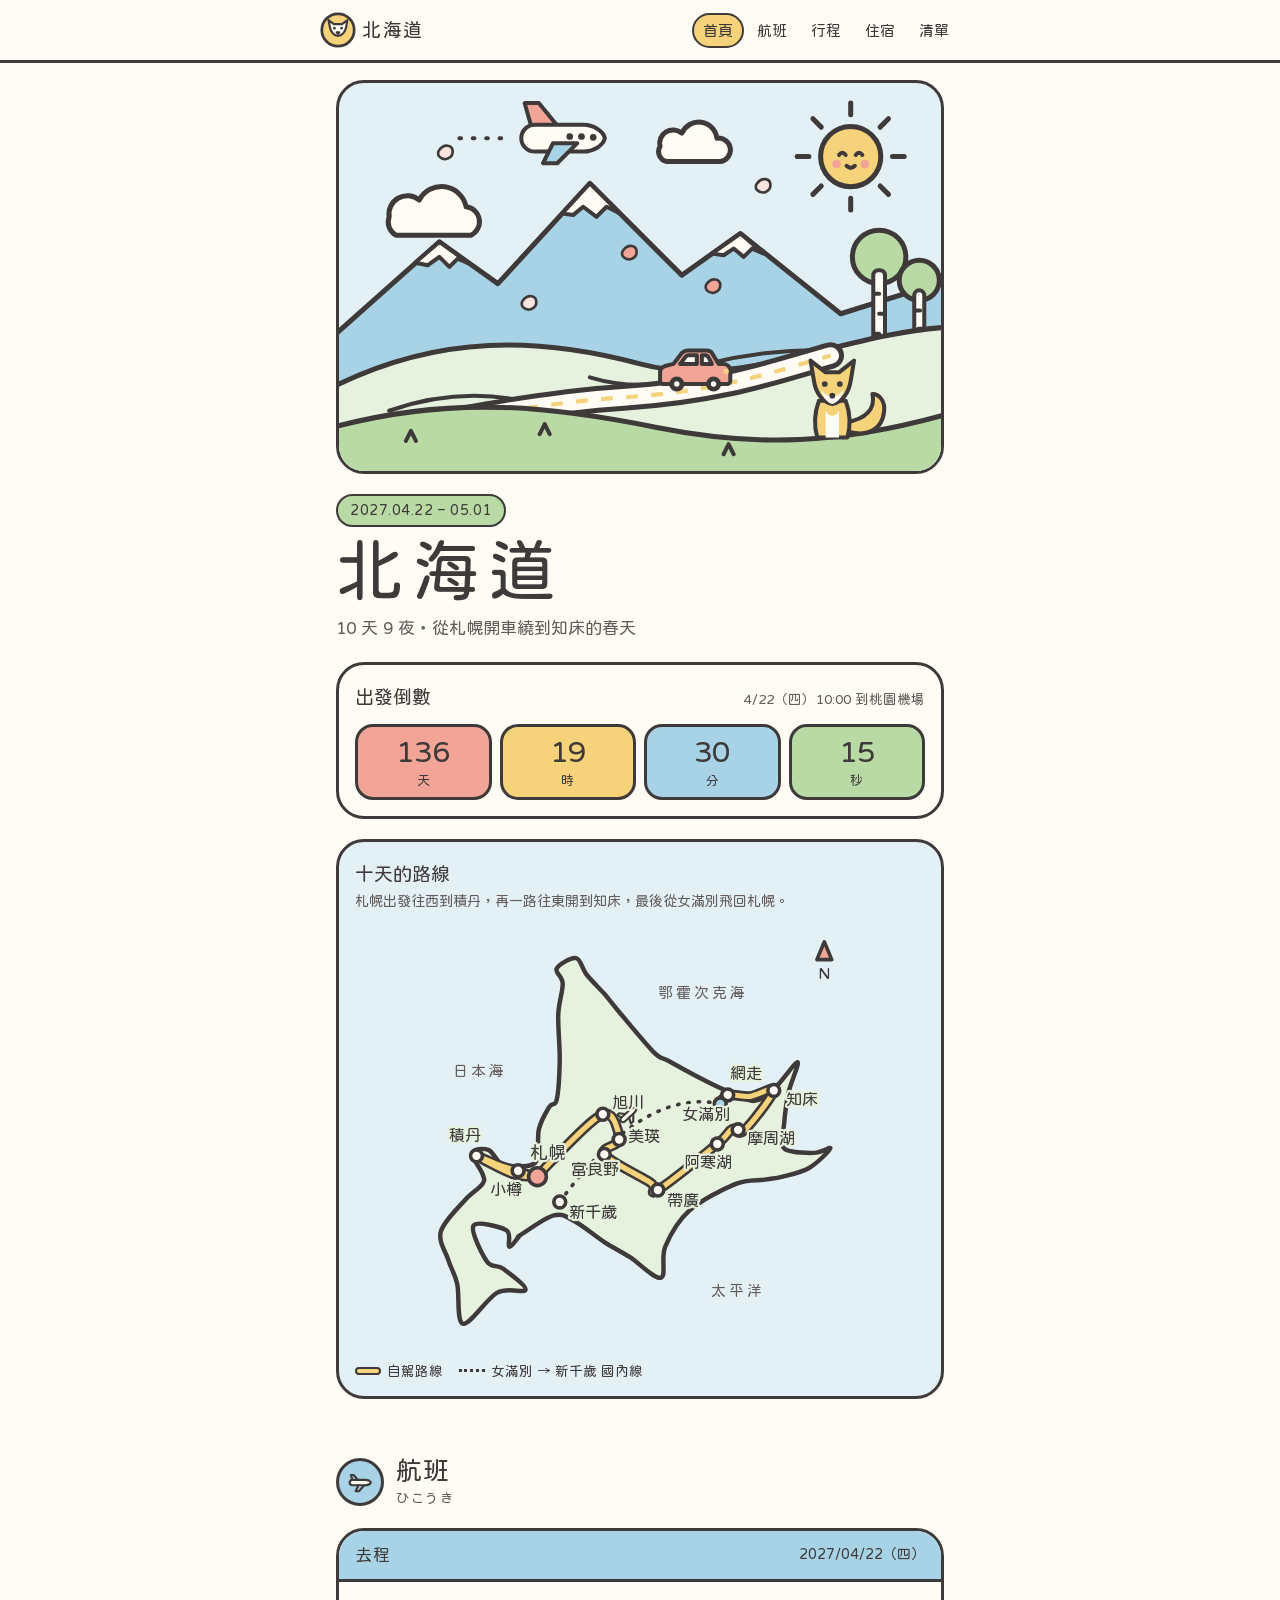
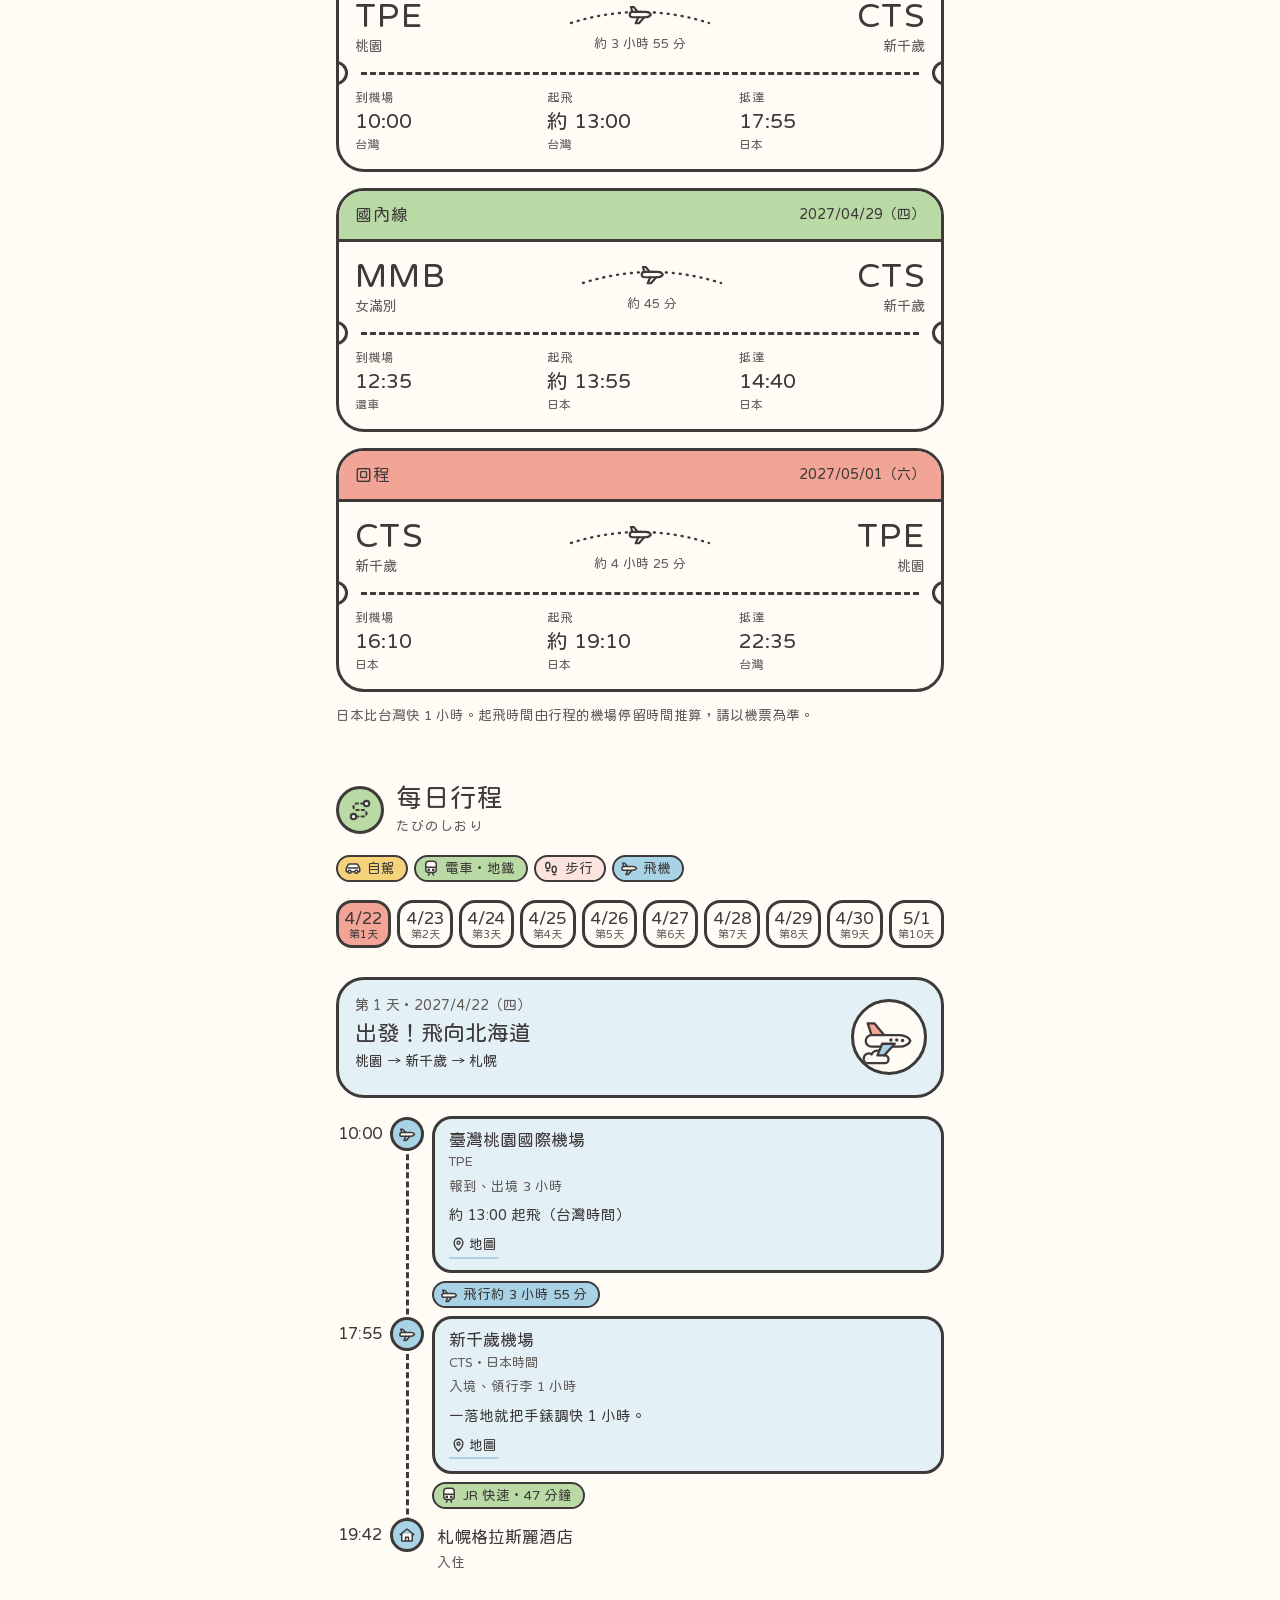
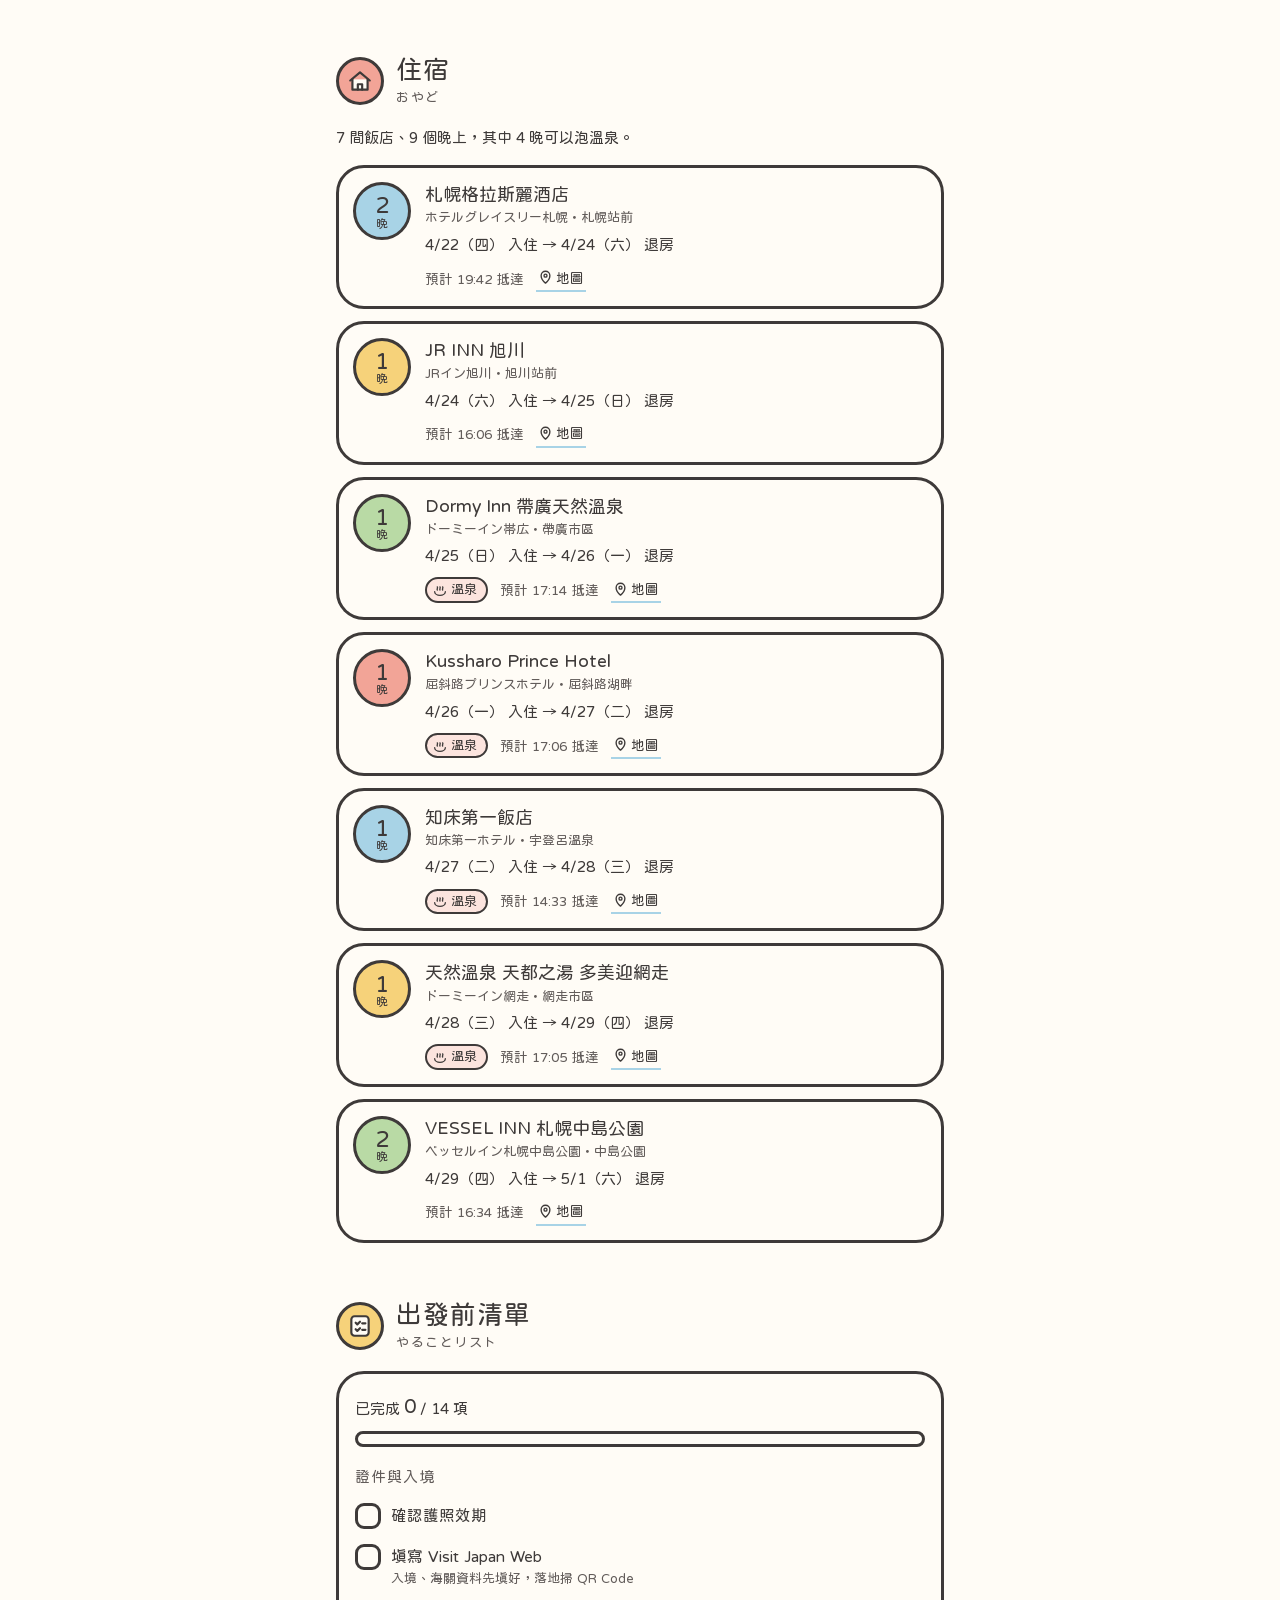
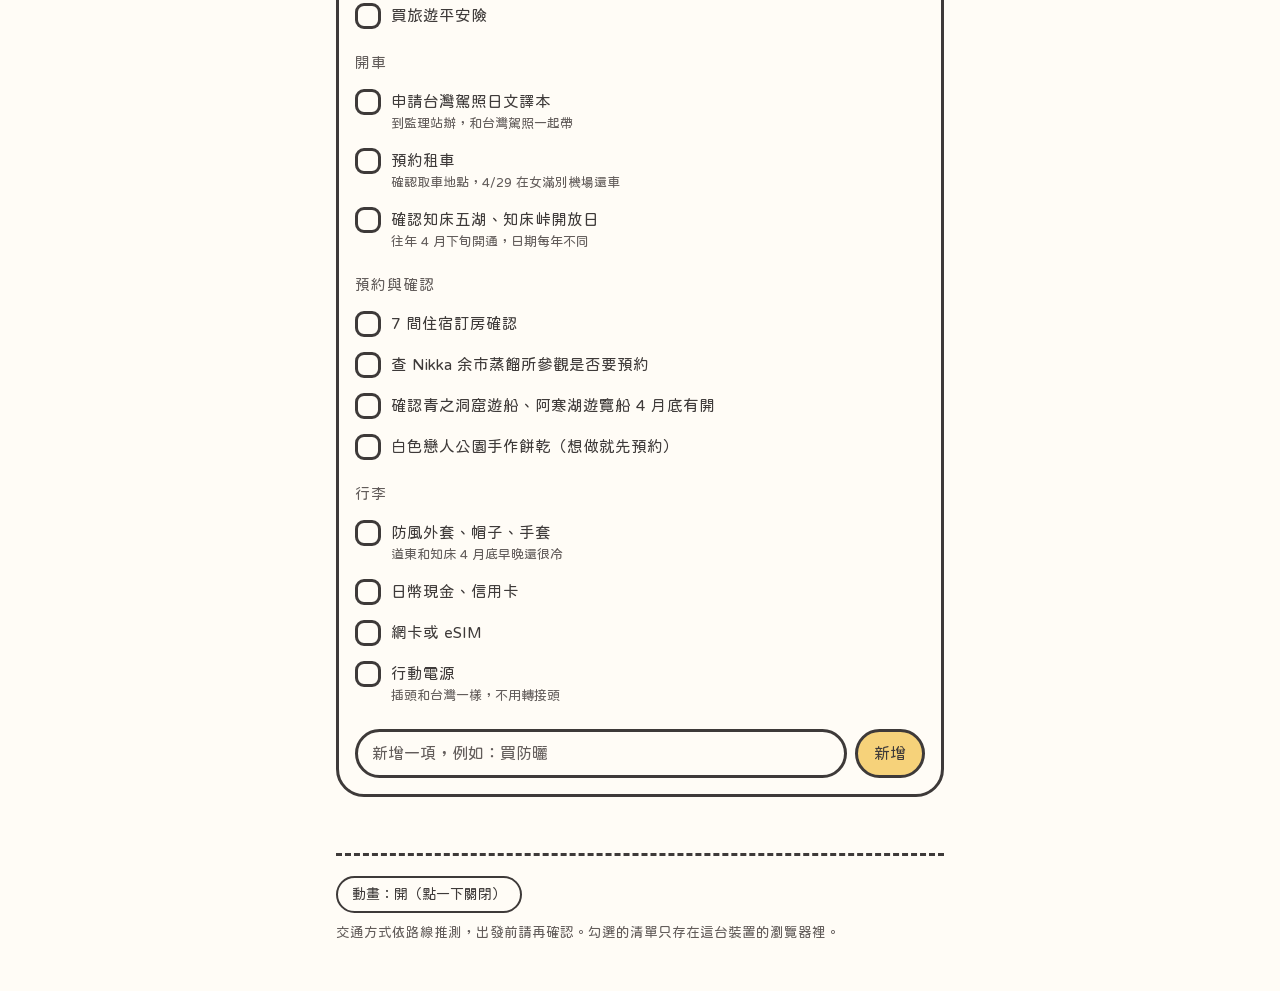
==== commit 05233f5c: "refactor: move inline css and js into css/ and js/" ====
--- a/index.html
+++ b/index.html
@@ -17,1416 +17,7 @@
       rel="stylesheet"
       href="https://fonts.googleapis.com/css2?family=Huninn&display=swap"
     />
-    <style>
-      /* 版面：單欄繪本冊，手機優先、最寬 640px；頂端固定選單，行程日期列黏在選單下方 */
-      :root {
-        --paper: #fffcf6;
-        --ink: #3e3a39;
-        --ink-soft: #625c5a;
-        --coral: #f2a497;
-        --yamabuki: #f6d27a;
-        --mizu: #a8d3e6;
-        --wakatake: #b9daa5;
-        --coral-pale: #fce4de;
-        --yamabuki-pale: #fdf1cf;
-        --mizu-pale: #e3f1f7;
-        --wakatake-pale: #e6f2de;
-        --font:
-          "Huninn", "PingFang TC", "Noto Sans TC", "Microsoft JhengHei",
-          system-ui, sans-serif;
-        --line: 3px;
-        --r-lg: 28px;
-        --r-md: 20px;
-        --nav: 60px;
-        --gutter-l: max(16px, env(safe-area-inset-left, 0px));
-        --gutter-r: max(16px, env(safe-area-inset-right, 0px));
-        --top: calc(var(--nav) + env(safe-area-inset-top, 0px));
-        color-scheme: light;
-      }
-      *,
-      *::before,
-      *::after {
-        box-sizing: border-box;
-      }
-      [hidden] {
-        display: none !important;
-      }
-      html {
-        scroll-behavior: smooth;
-        scroll-padding-top: calc(var(--top) + 12px);
-        -webkit-text-size-adjust: 100%;
-      }
-      body {
-        margin: 0;
-        background: var(--paper);
-        color: var(--ink);
-        font-family: var(--font);
-        font-size: 16px;
-        line-height: 1.65;
-        padding-top: var(--top);
-        font-synthesis: none;
-      }
-      h1,
-      h2,
-      h3,
-      h4,
-      p {
-        margin: 0;
-        font-weight: 400;
-      }
-      h1,
-      h2,
-      h3 {
-        text-wrap: balance;
-      }
-      a {
-        color: inherit;
-      }
-      button {
-        font: inherit;
-        color: inherit;
-      }
-      :focus-visible {
-        outline: 3px dashed var(--ink);
-        outline-offset: 3px;
-        border-radius: 10px;
-      }
-      .sr {
-        position: absolute;
-        width: 1px;
-        height: 1px;
-        overflow: hidden;
-        clip: rect(0 0 0 0);
-        white-space: nowrap;
-      }
-      svg .k {
-        stroke: var(--ink);
-        stroke-width: 3;
-        stroke-linejoin: round;
-        stroke-linecap: round;
-      }
-      svg .k2 {
-        stroke: var(--ink);
-        stroke-width: 2.4;
-        stroke-linejoin: round;
-        stroke-linecap: round;
-      }
-
-      /* ---------- 頂端選單 ---------- */
-      body::before {
-        content: "";
-        position: fixed;
-        inset: 0 0 auto;
-        height: env(safe-area-inset-top, 0px);
-        z-index: 31;
-        background: var(--paper);
-      }
-      .topbar {
-        position: fixed;
-        inset: 0 0 auto;
-        z-index: 30;
-        background: var(--paper);
-        border-bottom: var(--line) solid var(--ink);
-        padding-top: env(safe-area-inset-top, 0px);
-        padding-left: var(--gutter-l);
-        padding-right: var(--gutter-r);
-      }
-      .topbar-in {
-        max-width: 640px;
-        height: var(--nav);
-        margin: 0 auto;
-        display: flex;
-        align-items: center;
-        gap: 8px;
-      }
-      .brand {
-        display: flex;
-        align-items: center;
-        gap: 6px;
-        text-decoration: none;
-        flex: none;
-        border-radius: 999px;
-      }
-      .brand svg {
-        width: 36px;
-        height: 36px;
-        display: block;
-      }
-      .brand span {
-        font-size: 19px;
-        letter-spacing: 0.08em;
-      }
-      .nav {
-        display: flex;
-        gap: 2px;
-        margin-left: auto;
-        overflow-x: auto;
-        scrollbar-width: none;
-        min-width: 0;
-      }
-      .nav::-webkit-scrollbar {
-        display: none;
-      }
-      .nav a {
-        flex: none;
-        text-decoration: none;
-        font-size: 15px;
-        line-height: 1;
-        padding: 8px 9px;
-        border: 2.5px solid transparent;
-        border-radius: 999px;
-        transition:
-          background-color 0.2s,
-          border-color 0.2s;
-      }
-      .nav a.on {
-        background: var(--yamabuki);
-        border-color: var(--ink);
-      }
-      @media (max-width: 419px) {
-        .brand span {
-          display: none;
-        }
-      }
-
-      /* ---------- 共用 ---------- */
-      .wrap {
-        max-width: 640px;
-        margin: 0 auto;
-        padding-left: var(--gutter-l);
-        padding-right: var(--gutter-r);
-        padding-block: 20px 48px;
-        display: flex;
-        flex-direction: column;
-        gap: 56px;
-      }
-      section {
-        scroll-margin-top: calc(var(--top) + 12px);
-      }
-      .sec-head {
-        display: flex;
-        align-items: center;
-        gap: 12px;
-        margin-bottom: 18px;
-      }
-      .sec-ico {
-        width: 48px;
-        height: 48px;
-        flex: none;
-        border: var(--line) solid var(--ink);
-        border-radius: 50%;
-        display: grid;
-        place-items: center;
-        background: var(--c, var(--yamabuki));
-      }
-      .sec-ico svg {
-        width: 26px;
-        height: 26px;
-      }
-      .sec-head h2 {
-        font-size: 26px;
-        line-height: 1.2;
-        letter-spacing: 0.04em;
-      }
-      .sec-head small {
-        display: block;
-        font-size: 13px;
-        color: var(--ink-soft);
-        letter-spacing: 0.12em;
-        margin-top: 2px;
-      }
-      .card {
-        background: var(--paper);
-        border: var(--line) solid var(--ink);
-        border-radius: var(--r-lg);
-      }
-      .mini-link {
-        display: inline-flex;
-        align-items: center;
-        gap: 3px;
-        font-size: 13.5px;
-        text-decoration: none;
-        color: var(--ink);
-        padding: 1px 2px;
-        border-bottom: 2.5px solid var(--mizu);
-      }
-      .mini-link svg {
-        width: 15px;
-        height: 15px;
-      }
-
-      /* ---------- 首頁 ---------- */
-      .hero {
-        display: flex;
-        flex-direction: column;
-        gap: 20px;
-      }
-      .scene {
-        background: var(--mizu-pale);
-        border: var(--line) solid var(--ink);
-        border-radius: var(--r-lg);
-        overflow: hidden;
-        line-height: 0;
-      }
-      .scene svg {
-        display: block;
-        width: 100%;
-        height: auto;
-      }
-      .hero-title {
-        display: flex;
-        flex-direction: column;
-        gap: 6px;
-      }
-      .date-chip {
-        align-self: flex-start;
-        font-size: 14px;
-        padding: 3px 12px;
-        border: 2.5px solid var(--ink);
-        border-radius: 999px;
-        background: var(--wakatake);
-        font-variant-numeric: tabular-nums;
-        letter-spacing: 0.04em;
-      }
-      .hero h1 {
-        font-size: clamp(48px, 15vw, 68px);
-        line-height: 1.1;
-        letter-spacing: 0.12em;
-      }
-      .hero-sub {
-        font-size: 17px;
-        color: var(--ink-soft);
-      }
-
-      .cd-box {
-        padding: 16px;
-        display: flex;
-        flex-direction: column;
-        gap: 12px;
-      }
-      .cd-head {
-        display: flex;
-        flex-wrap: wrap;
-        align-items: baseline;
-        justify-content: space-between;
-        gap: 4px 12px;
-      }
-      .cd-head b {
-        font-weight: 400;
-        font-size: 19px;
-      }
-      .cd-head span {
-        font-size: 13.5px;
-        color: var(--ink-soft);
-      }
-      .cd {
-        display: grid;
-        grid-template-columns: repeat(4, minmax(0, 1fr));
-        gap: 8px;
-      }
-      .cd-tile {
-        border: var(--line) solid var(--ink);
-        border-radius: 18px;
-        background: var(--c);
-        display: flex;
-        flex-direction: column;
-        align-items: center;
-        padding: 8px 2px 6px;
-      }
-      .cd-tile b {
-        font-weight: 400;
-        font-size: 30px;
-        line-height: 1.15;
-        font-variant-numeric: tabular-nums;
-      }
-      .cd-tile span {
-        font-size: 13px;
-      }
-      .cd-msg {
-        font-size: 17px;
-        line-height: 1.6;
-      }
-      .cd-msg button {
-        margin-top: 10px;
-        display: inline-block;
-        border: 2.5px solid var(--ink);
-        border-radius: 999px;
-        background: var(--yamabuki);
-        padding: 6px 16px;
-        cursor: pointer;
-      }
-
-      .mapcard {
-        margin: 0;
-        padding: 16px 16px 14px;
-        background: var(--mizu-pale);
-        display: flex;
-        flex-direction: column;
-        gap: 8px;
-      }
-      .mapcard h3 {
-        font-size: 19px;
-      }
-      .mapcard p {
-        font-size: 14px;
-        color: var(--ink-soft);
-      }
-      .mapcard svg {
-        width: 100%;
-        max-width: 440px;
-        height: auto;
-        align-self: center;
-        display: block;
-      }
-      .map-txt {
-        font-size: 11px;
-        fill: var(--ink);
-        paint-order: stroke;
-        stroke: var(--wakatake-pale);
-        stroke-width: 3px;
-        stroke-linejoin: round;
-      }
-      .map-sea {
-        font-size: 10px;
-        fill: var(--ink-soft);
-        letter-spacing: 0.2em;
-      }
-      .legend {
-        display: flex;
-        flex-wrap: wrap;
-        gap: 6px 16px;
-        font-size: 13.5px;
-      }
-      .legend span {
-        display: inline-flex;
-        align-items: center;
-        gap: 6px;
-      }
-      .lg {
-        display: inline-block;
-        width: 26px;
-        height: 8px;
-        border-radius: 999px;
-      }
-      .lg-car {
-        background: var(--yamabuki);
-        border: 2px solid var(--ink);
-      }
-      .lg-fly {
-        height: 0;
-        border-top: 3px dotted var(--ink);
-        border-radius: 0;
-      }
-
-      /* ---------- 航班 ---------- */
-      .passes {
-        display: flex;
-        flex-direction: column;
-        gap: 16px;
-      }
-      .pass {
-        position: relative;
-        overflow: hidden;
-      }
-      .pass-top {
-        display: flex;
-        align-items: center;
-        justify-content: space-between;
-        gap: 8px;
-        padding: 10px 16px;
-        background: var(--c);
-        border-bottom: var(--line) solid var(--ink);
-      }
-      .pass-top b {
-        font-weight: 400;
-        font-size: 17px;
-        letter-spacing: 0.06em;
-      }
-      .pass-top span {
-        font-size: 14px;
-        font-variant-numeric: tabular-nums;
-      }
-      .pass-route {
-        display: grid;
-        grid-template-columns: auto minmax(0, 1fr) auto;
-        align-items: center;
-        gap: 8px;
-        padding: 16px 16px 14px;
-      }
-      .ap b {
-        display: block;
-        font-weight: 400;
-        font-size: 34px;
-        line-height: 1;
-        letter-spacing: 0.04em;
-      }
-      .ap span {
-        font-size: 14px;
-        color: var(--ink-soft);
-      }
-      .ap.r {
-        text-align: right;
-      }
-      .pass-mid {
-        display: flex;
-        flex-direction: column;
-        align-items: center;
-        gap: 2px;
-        min-width: 0;
-      }
-      .pass-mid svg {
-        width: 100%;
-        max-width: 150px;
-        height: 30px;
-      }
-      .pass-mid span {
-        font-size: 13px;
-        color: var(--ink-soft);
-        text-align: center;
-      }
-      .tear {
-        position: relative;
-        height: 0;
-        border-top: 3px dashed var(--ink);
-        margin-inline: 22px;
-      }
-      .tear::before,
-      .tear::after {
-        content: "";
-        position: absolute;
-        top: -14px;
-        width: 24px;
-        height: 24px;
-        border-radius: 50%;
-        background: var(--paper);
-        border: var(--line) solid var(--ink);
-      }
-      .tear::before {
-        left: -37px;
-      }
-      .tear::after {
-        right: -37px;
-      }
-      .pass-times {
-        display: grid;
-        grid-template-columns: repeat(3, minmax(0, 1fr));
-        gap: 6px;
-        padding: 12px 16px 14px;
-      }
-      .pass-times div {
-        display: flex;
-        flex-direction: column;
-      }
-      .pass-times small {
-        font-size: 12.5px;
-        color: var(--ink-soft);
-      }
-      .pass-times b {
-        font-weight: 400;
-        font-size: 21px;
-        font-variant-numeric: tabular-nums;
-        line-height: 1.3;
-      }
-      .pass-times em {
-        font-style: normal;
-        font-size: 12px;
-        color: var(--ink-soft);
-      }
-      .note {
-        font-size: 13.5px;
-        color: var(--ink-soft);
-        margin-top: 12px;
-      }
-
-      /* ---------- 每日行程 ---------- */
-      .legend-row {
-        display: flex;
-        flex-wrap: wrap;
-        gap: 6px;
-        margin-bottom: 6px;
-      }
-      .daybar {
-        position: sticky;
-        top: var(--top);
-        z-index: 10;
-        background: var(--paper);
-        margin-left: calc(-1 * var(--gutter-l));
-        margin-right: calc(-1 * var(--gutter-r));
-        padding-block: 10px;
-        border-bottom: var(--line) solid transparent;
-        transition: border-color 0.2s;
-      }
-      .daybar.stuck {
-        border-bottom-color: var(--ink);
-      }
-      .chips {
-        display: grid;
-        grid-template-columns: repeat(5, minmax(0, 1fr));
-        gap: 6px;
-        padding: 2px var(--gutter-r) 2px var(--gutter-l);
-      }
-      .chip {
-        min-width: 0;
-        display: flex;
-        flex-direction: column;
-        align-items: center;
-        padding: 4px 2px 3px;
-        border: var(--line) solid var(--ink);
-        border-radius: 16px;
-        background: var(--paper);
-        cursor: pointer;
-        line-height: 1.25;
-        transition: background-color 0.2s;
-      }
-      .chip .d {
-        font-size: 17px;
-        font-variant-numeric: tabular-nums;
-      }
-      .chip .n {
-        font-size: 11.5px;
-        color: var(--ink-soft);
-        white-space: nowrap;
-      }
-      @media (min-width: 600px) {
-        .chips {
-          grid-template-columns: repeat(10, minmax(0, 1fr));
-        }
-        .chip .n {
-          font-size: 11px;
-        }
-      }
-      .chip[aria-selected="true"] {
-        background: var(--coral);
-      }
-      .chip[aria-selected="true"] .n {
-        color: var(--ink);
-      }
-      .chip.today {
-        box-shadow: inset 0 -5px 0 var(--yamabuki);
-      }
-      .chip.boing {
-        animation: boing 0.5s cubic-bezier(0.3, 1.6, 0.5, 1);
-      }
-      @keyframes boing {
-        0% {
-          transform: scale(1);
-        }
-        35% {
-          transform: scale(1.14) rotate(-3deg);
-        }
-        65% {
-          transform: scale(0.95) rotate(1deg);
-        }
-        100% {
-          transform: none;
-        }
-      }
-
-      .panel {
-        padding-top: 14px;
-      }
-      .dayhead {
-        display: flex;
-        align-items: center;
-        gap: 12px;
-        padding: 14px 14px 14px 16px;
-        background: var(--hb);
-        border: var(--line) solid var(--ink);
-        border-radius: var(--r-lg);
-      }
-      .dayhead-txt {
-        flex: 1;
-        min-width: 0;
-        display: flex;
-        flex-direction: column;
-        gap: 2px;
-      }
-      .dayhead .eyebrow {
-        font-size: 14px;
-        color: var(--ink-soft);
-        font-variant-numeric: tabular-nums;
-      }
-      .dayhead h3 {
-        font-size: 22px;
-        line-height: 1.3;
-      }
-      .dayhead .area {
-        font-size: 14px;
-      }
-      .dayhead .meta {
-        display: flex;
-        flex-wrap: wrap;
-        gap: 6px;
-        margin-top: 6px;
-      }
-      .pill {
-        display: inline-flex;
-        align-items: center;
-        gap: 4px;
-        font-size: 12.5px;
-        padding: 1px 9px;
-        border: 2px solid var(--ink);
-        border-radius: 999px;
-        background: var(--paper);
-      }
-      .dayicon {
-        width: 76px;
-        height: 76px;
-        flex: none;
-        border: var(--line) solid var(--ink);
-        border-radius: 50%;
-        background: var(--paper);
-        display: grid;
-        place-items: center;
-        overflow: hidden;
-      }
-      .dayicon svg {
-        width: 62px;
-        height: 62px;
-        display: block;
-        overflow: visible;
-      }
-      .daynote {
-        margin-top: 12px;
-        font-size: 14px;
-        padding: 8px 14px;
-        border: 2.5px dashed var(--ink);
-        border-radius: 16px;
-        background: var(--yamabuki-pale);
-      }
-
-      .tl {
-        list-style: none;
-        margin: 18px 0 0;
-        padding: 0 0 18px;
-        position: relative;
-        overflow: hidden;
-        display: flex;
-        flex-direction: column;
-        gap: 8px;
-        --tw: 46px;
-        --gap: 8px;
-      }
-      .tl::before {
-        content: "";
-        position: absolute;
-        top: 20px;
-        bottom: 20px;
-        left: calc(var(--tw) + var(--gap) + 17px - 1.5px);
-        border-left: 3px dashed var(--ink);
-      }
-      .stop,
-      .leg {
-        display: grid;
-        grid-template-columns: var(--tw) 34px minmax(0, 1fr);
-        gap: var(--gap);
-        align-items: start;
-      }
-      .t-time {
-        font-size: 16.5px;
-        text-align: right;
-        padding-top: 5px;
-        font-variant-numeric: tabular-nums;
-        line-height: 1.4;
-      }
-      .t-node {
-        position: relative;
-        z-index: 1;
-        width: 34px;
-        height: 34px;
-        border: var(--line) solid var(--ink);
-        border-radius: 50%;
-        display: grid;
-        place-items: center;
-        background: var(--nb, var(--wakatake));
-        margin-top: 1px;
-      }
-      .t-node svg {
-        width: 18px;
-        height: 18px;
-      }
-      .stop:last-child .t-node::after {
-        content: "";
-        position: absolute;
-        top: calc(100% + 3px);
-        left: -6px;
-        right: -6px;
-        height: 100vh;
-        background: var(--paper);
-      }
-      .n-hotel {
-        --nb: var(--mizu);
-      }
-      .n-air {
-        --nb: var(--mizu);
-      }
-      .n-food {
-        --nb: var(--yamabuki);
-      }
-      .n-shop {
-        --nb: var(--coral-pale);
-      }
-      .n-must {
-        --nb: var(--coral);
-      }
-      .t-card {
-        min-width: 0;
-        border: var(--line) solid var(--ink);
-        border-radius: var(--r-md);
-        background: var(--paper);
-        padding: 9px 14px 11px;
-      }
-      .t-card.is-must {
-        background: var(--coral-pale);
-      }
-      .t-card.is-air {
-        background: var(--mizu-pale);
-      }
-      .t-card.plain {
-        border-color: transparent;
-        background: transparent;
-        padding: 5px 2px 4px;
-      }
-      .t-head {
-        display: flex;
-        align-items: flex-start;
-        justify-content: space-between;
-        gap: 8px;
-      }
-      .t-head h4 {
-        font-size: 17px;
-        line-height: 1.4;
-        min-width: 0;
-        overflow-wrap: anywhere;
-      }
-      .t-sub {
-        font-size: 13px;
-        color: var(--ink-soft);
-      }
-      .t-stay {
-        font-size: 13.5px;
-        color: var(--ink-soft);
-        font-variant-numeric: tabular-nums;
-        margin-top: 2px;
-      }
-      .t-tip {
-        font-size: 14.5px;
-        line-height: 1.6;
-        margin-top: 6px;
-      }
-      .t-foot {
-        margin-top: 6px;
-      }
-      .must {
-        flex: none;
-        display: inline-flex;
-        align-items: center;
-        gap: 3px;
-        font-size: 13px;
-        line-height: 1.5;
-        padding: 0 9px 0 6px;
-        border: 2.5px solid var(--ink);
-        border-radius: 999px;
-        background: var(--coral);
-        transform: rotate(-6deg);
-        margin-top: 2px;
-      }
-      .must svg {
-        width: 13px;
-        height: 13px;
-      }
-      .leg .tag {
-        grid-column: 3;
-        justify-self: start;
-      }
-      .tag {
-        display: inline-flex;
-        align-items: center;
-        gap: 5px;
-        font-size: 13.5px;
-        line-height: 1.4;
-        padding: 2px 11px 2px 6px;
-        border: 2.5px solid var(--ink);
-        border-radius: 999px;
-        background: var(--tc);
-        font-variant-numeric: tabular-nums;
-      }
-      .tag svg {
-        width: 18px;
-        height: 18px;
-        flex: none;
-      }
-      .m-car {
-        --tc: var(--yamabuki);
-      }
-      .m-train {
-        --tc: var(--wakatake);
-      }
-      .m-subway {
-        --tc: var(--wakatake);
-      }
-      .m-tram {
-        --tc: var(--wakatake);
-      }
-      .m-walk {
-        --tc: var(--coral-pale);
-      }
-      .m-plane {
-        --tc: var(--mizu);
-      }
-
-      .panel.bounce .dayhead {
-        animation: pop 0.6s cubic-bezier(0.3, 0.7, 0.35, 1.25);
-      }
-      .panel.bounce .tl > li {
-        animation: pop 0.55s cubic-bezier(0.3, 0.7, 0.35, 1.3) both;
-        animation-delay: calc(var(--i) * 35ms + 60ms);
-      }
-      .panel.bounce .must {
-        animation: stamp 0.5s cubic-bezier(0.3, 1.6, 0.5, 1) both;
-        animation-delay: calc(var(--i) * 35ms + 260ms);
-      }
-      @keyframes pop {
-        0% {
-          transform: translateY(16px) scale(0.97);
-        }
-        55% {
-          transform: translateY(-5px) scale(1.01);
-        }
-        80% {
-          transform: translateY(1px);
-        }
-        100% {
-          transform: none;
-        }
-      }
-      @keyframes stamp {
-        0% {
-          transform: rotate(-6deg) scale(1.6);
-        }
-        60% {
-          transform: rotate(-6deg) scale(0.9);
-        }
-        100% {
-          transform: rotate(-6deg) scale(1);
-        }
-      }
-
-      /* ---------- 住宿 ---------- */
-      .stay-sum {
-        font-size: 15px;
-        margin-bottom: 14px;
-      }
-      .hotels {
-        list-style: none;
-        margin: 0;
-        padding: 0;
-        display: flex;
-        flex-direction: column;
-        gap: 12px;
-      }
-      .hotel {
-        display: grid;
-        grid-template-columns: 58px minmax(0, 1fr);
-        gap: 14px;
-        padding: 14px 16px 14px 14px;
-      }
-      .hotel-n {
-        width: 58px;
-        height: 58px;
-        border: var(--line) solid var(--ink);
-        border-radius: 50%;
-        background: var(--c);
-        display: flex;
-        flex-direction: column;
-        align-items: center;
-        justify-content: center;
-        line-height: 1.05;
-      }
-      .hotel-n b {
-        font-weight: 400;
-        font-size: 24px;
-      }
-      .hotel-n span {
-        font-size: 12px;
-      }
-      .hotel h3 {
-        font-size: 18px;
-        line-height: 1.4;
-        overflow-wrap: anywhere;
-      }
-      .hotel .jp {
-        font-size: 13px;
-        color: var(--ink-soft);
-      }
-      .hotel .dates {
-        font-size: 15px;
-        margin-top: 4px;
-        font-variant-numeric: tabular-nums;
-      }
-      .hotel-foot {
-        display: flex;
-        flex-wrap: wrap;
-        align-items: center;
-        gap: 6px 12px;
-        margin-top: 8px;
-        font-size: 13.5px;
-        color: var(--ink-soft);
-      }
-      .onsen {
-        display: inline-flex;
-        align-items: center;
-        gap: 3px;
-        color: var(--ink);
-        font-size: 13px;
-        padding: 0 9px 0 5px;
-        border: 2px solid var(--ink);
-        border-radius: 999px;
-        background: var(--coral-pale);
-      }
-      .onsen svg {
-        width: 16px;
-        height: 16px;
-      }
-
-      /* ---------- 待辦清單 ---------- */
-      .todo {
-        padding: 16px;
-        display: flex;
-        flex-direction: column;
-        gap: 18px;
-      }
-      .todo-top {
-        display: flex;
-        flex-direction: column;
-        gap: 8px;
-      }
-      .todo-top p {
-        font-size: 15px;
-      }
-      .todo-top b {
-        font-weight: 400;
-        font-size: 20px;
-        font-variant-numeric: tabular-nums;
-      }
-      .bar {
-        height: 16px;
-        border: var(--line) solid var(--ink);
-        border-radius: 999px;
-        background: var(--paper);
-        overflow: hidden;
-      }
-      .bar i {
-        display: block;
-        height: 100%;
-        width: 0;
-        background: var(--wakatake);
-        border-right: var(--line) solid var(--ink);
-        transition: width 0.35s cubic-bezier(0.3, 1.4, 0.5, 1);
-      }
-      .bar i.zero {
-        border-right-width: 0;
-      }
-      .todo h3 {
-        font-size: 15px;
-        color: var(--ink-soft);
-        letter-spacing: 0.06em;
-        margin-bottom: 6px;
-      }
-      .todo ul {
-        list-style: none;
-        margin: 0;
-        padding: 0;
-        display: flex;
-        flex-direction: column;
-        gap: 2px;
-      }
-      .todo li {
-        display: flex;
-        align-items: flex-start;
-        gap: 10px;
-        padding: 6px 0;
-      }
-      .todo input[type="checkbox"] {
-        appearance: none;
-        -webkit-appearance: none;
-        margin: 1px 0 0;
-        flex: none;
-        cursor: pointer;
-        width: 26px;
-        height: 26px;
-        border: var(--line) solid var(--ink);
-        border-radius: 9px;
-        background: var(--paper);
-        display: grid;
-        place-items: center;
-        transition: background-color 0.15s;
-      }
-      .todo input[type="checkbox"]::after {
-        content: "";
-        width: 11px;
-        height: 6px;
-        border: solid var(--ink);
-        border-width: 0 0 3px 3px;
-        transform: translate(0, -2px) rotate(-45deg) scale(0);
-        transition: transform 0.25s cubic-bezier(0.3, 1.8, 0.5, 1);
-      }
-      .todo input:checked {
-        background: var(--wakatake);
-      }
-      .todo input:checked::after {
-        transform: translate(0, -2px) rotate(-45deg) scale(1);
-      }
-      .todo label {
-        flex: 1;
-        min-width: 0;
-        cursor: pointer;
-        font-size: 15.5px;
-        line-height: 1.55;
-        padding-top: 1px;
-        overflow-wrap: anywhere;
-      }
-      .todo label small {
-        display: block;
-        font-size: 13px;
-        color: var(--ink-soft);
-      }
-      .todo input:checked + label {
-        color: var(--ink-soft);
-        text-decoration: line-through;
-        text-decoration-thickness: 2px;
-      }
-      .del {
-        flex: none;
-        border: 2px solid var(--ink);
-        border-radius: 999px;
-        background: var(--paper);
-        font-size: 12.5px;
-        padding: 1px 9px;
-        cursor: pointer;
-      }
-      .addf {
-        display: flex;
-        gap: 8px;
-      }
-      .addf input {
-        flex: 1;
-        min-width: 0;
-        font: inherit;
-        font-size: 16px;
-        color: var(--ink);
-        background: var(--paper);
-        border: var(--line) solid var(--ink);
-        border-radius: 999px;
-        padding: 8px 14px;
-      }
-      .addf input::placeholder {
-        color: var(--ink-soft);
-      }
-      .addf button {
-        flex: none;
-        border: var(--line) solid var(--ink);
-        border-radius: 999px;
-        background: var(--yamabuki);
-        padding: 8px 16px;
-        cursor: pointer;
-      }
-      .all-done {
-        font-size: 15px;
-        padding: 8px 14px;
-        border-radius: 16px;
-        background: var(--wakatake-pale);
-        border: 2.5px dashed var(--ink);
-      }
-
-      /* ---------- 頁尾 ---------- */
-      .foot {
-        display: flex;
-        flex-direction: column;
-        align-items: flex-start;
-        gap: 8px;
-        font-size: 13.5px;
-        color: var(--ink-soft);
-        border-top: var(--line) dashed var(--ink);
-        padding-top: 20px;
-      }
-      .foot button {
-        border: 2.5px solid var(--ink);
-        border-radius: 999px;
-        background: var(--paper);
-        color: var(--ink);
-        padding: 5px 14px;
-        cursor: pointer;
-        font-size: 14px;
-      }
-      .foot button[aria-pressed="true"] {
-        background: var(--wakatake);
-      }
-
-      /* ---------- 插圖動畫 ---------- */
-      .a-drift {
-        animation: drift 9s ease-in-out infinite alternate;
-      }
-      .a-drift2 {
-        animation: drift 12s ease-in-out infinite alternate-reverse;
-      }
-      .a-fly {
-        animation: fly 3.2s ease-in-out infinite;
-      }
-      .a-spin {
-        transform-box: view-box;
-        animation: spin 40s linear infinite;
-      }
-      .a-bounce {
-        animation: bump 0.7s ease-in-out infinite alternate;
-      }
-      .a-wag {
-        transform-box: fill-box;
-        transform-origin: 0% 100%;
-        animation: wag 1.6s ease-in-out infinite;
-      }
-      .a-bob {
-        animation: bob 2.6s ease-in-out infinite;
-      }
-      .a-blink {
-        animation: blink 2.4s steps(1) infinite;
-      }
-      .a-eyes {
-        transform-box: fill-box;
-        transform-origin: 50% 50%;
-        animation: eyes 4s infinite;
-      }
-      .a-flap {
-        transform-box: fill-box;
-        transform-origin: 50% 100%;
-        animation: flap 1s ease-in-out infinite;
-      }
-      .a-swing {
-        transform-box: view-box;
-        animation: swing 3s ease-in-out infinite;
-      }
-      .a-steam {
-        animation: steam 3.4s ease-out infinite;
-      }
-      .a-steam.s2 {
-        animation-delay: -1.7s;
-      }
-      .a-hop {
-        animation: hop 1.6s ease-in-out infinite;
-      }
-      .a-hop.h2 {
-        animation-delay: -0.5s;
-      }
-      .a-hop.h3 {
-        animation-delay: -1s;
-      }
-      .a-ripple {
-        animation: drift 3s ease-in-out infinite alternate;
-      }
-      .a-twinkle {
-        transform-box: fill-box;
-        transform-origin: 50% 50%;
-        animation: twinkle 2.2s ease-in-out infinite;
-      }
-      .a-twinkle.t2 {
-        animation-delay: -1.1s;
-      }
-      .a-wiggle {
-        transform-box: fill-box;
-        transform-origin: 50% 100%;
-        animation: wiggle 2.8s ease-in-out infinite;
-      }
-      .petal {
-        animation: fall 11s linear infinite;
-      }
-      .petal.p2 {
-        animation-duration: 13s;
-        animation-delay: -4s;
-      }
-      .petal.p3 {
-        animation-duration: 10s;
-        animation-delay: -7s;
-      }
-      .petal.p4 {
-        animation-duration: 14s;
-        animation-delay: -2s;
-      }
-      .petal.p5 {
-        animation-duration: 12s;
-        animation-delay: -9s;
-      }
-      @keyframes drift {
-        from {
-          transform: translateX(-6px);
-        }
-        to {
-          transform: translateX(10px);
-        }
-      }
-      @keyframes fly {
-        0%,
-        100% {
-          transform: translate(0, 0) rotate(0);
-        }
-        50% {
-          transform: translate(6px, -5px) rotate(-2deg);
-        }
-      }
-      @keyframes spin {
-        to {
-          transform: rotate(360deg);
-        }
-      }
-      @keyframes bump {
-        from {
-          transform: translateY(0);
-        }
-        to {
-          transform: translateY(-1.6px);
-        }
-      }
-      @keyframes wag {
-        0%,
-        100% {
-          transform: rotate(0);
-        }
-        50% {
-          transform: rotate(-12deg);
-        }
-      }
-      @keyframes bob {
-        0%,
-        100% {
-          transform: translateY(0);
-        }
-        50% {
-          transform: translateY(-3px);
-        }
-      }
-      @keyframes blink {
-        0%,
-        49% {
-          opacity: 1;
-        }
-        50%,
-        100% {
-          opacity: 0.15;
-        }
-      }
-      @keyframes eyes {
-        0%,
-        92%,
-        100% {
-          transform: scaleY(1);
-        }
-        95% {
-          transform: scaleY(0.1);
-        }
-      }
-      @keyframes flap {
-        0%,
-        100% {
-          transform: rotate(0);
-        }
-        50% {
-          transform: rotate(14deg);
-        }
-      }
-      @keyframes swing {
-        0%,
-        100% {
-          transform: rotate(-5deg);
-        }
-        50% {
-          transform: rotate(5deg);
-        }
-      }
-      @keyframes steam {
-        0% {
-          transform: translateY(4px);
-          opacity: 0;
-        }
-        25% {
-          opacity: 1;
-        }
-        100% {
-          transform: translateY(-10px);
-          opacity: 0;
-        }
-      }
-      @keyframes hop {
-        0%,
-        100% {
-          transform: translateY(0);
-        }
-        45% {
-          transform: translateY(-5px);
-        }
-      }
-      @keyframes twinkle {
-        0%,
-        100% {
-          transform: scale(1);
-        }
-        50% {
-          transform: scale(0.55);
-        }
-      }
-      @keyframes wiggle {
-        0%,
-        70%,
-        100% {
-          transform: rotate(0);
-        }
-        78% {
-          transform: rotate(-6deg);
-        }
-        86% {
-          transform: rotate(5deg);
-        }
-        93% {
-          transform: rotate(-2deg);
-        }
-      }
-      @keyframes fall {
-        0% {
-          transform: translate(14px, -150px) rotate(0);
-          opacity: 0;
-        }
-        8% {
-          opacity: 1;
-        }
-        85% {
-          opacity: 1;
-        }
-        100% {
-          transform: translate(-30px, 110px) rotate(320deg);
-          opacity: 0;
-        }
-      }
-
-      /* 減少動態效果：系統設定或頁面開關 */
-      @media (prefers-reduced-motion: reduce) {
-        *,
-        *::before,
-        *::after {
-          animation: none !important;
-          transition: none !important;
-        }
-        html {
-          scroll-behavior: auto;
-        }
-      }
-      html[data-motion="off"] *,
-      html[data-motion="off"] *::before,
-      html[data-motion="off"] *::after {
-        animation: none !important;
-        transition: none !important;
-      }
-      html[data-motion="off"] {
-        scroll-behavior: auto;
-      }
-    </style>
+    <link rel="stylesheet" href="css/style.css" />
   </head>
   <body>
     <!-- 小圖示 -->
@@ -2222,1514 +813,6 @@
       </footer>
     </main>
 
-    <script>
-      (function () {
-        "use strict";
-        var root = document.documentElement;
-        var store = {
-          get: function (k) {
-            try {
-              return JSON.parse(localStorage.getItem(k));
-            } catch (e) {
-              return null;
-            }
-          },
-          set: function (k, v) {
-            try {
-              localStorage.setItem(k, JSON.stringify(v));
-            } catch (e) {}
-          }
-        };
-
-        /* ---------- 動畫開關 ---------- */
-        var mq = window.matchMedia
-          ? window.matchMedia("(prefers-reduced-motion: reduce)")
-          : { matches: false };
-        var motionBtn = document.getElementById("motionBtn");
-        if (store.get("hkd-motion") === "off") root.dataset.motion = "off";
-        function reduced() {
-          return mq.matches || root.dataset.motion === "off";
-        }
-        function syncMotionBtn() {
-          if (mq.matches) {
-            motionBtn.textContent = "已依系統設定減少動態效果";
-            motionBtn.disabled = true;
-            motionBtn.setAttribute("aria-pressed", "true");
-          } else {
-            var off = root.dataset.motion === "off";
-            motionBtn.disabled = false;
-            motionBtn.textContent = off
-              ? "動畫：關（點一下打開）"
-              : "動畫：開（點一下關閉）";
-            motionBtn.setAttribute("aria-pressed", off ? "true" : "false");
-          }
-        }
-        motionBtn.addEventListener("click", function () {
-          if (root.dataset.motion === "off") {
-            delete root.dataset.motion;
-            store.set("hkd-motion", "on");
-          } else {
-            root.dataset.motion = "off";
-            store.set("hkd-motion", "off");
-          }
-          syncMotionBtn();
-        });
-        if (mq.addEventListener) mq.addEventListener("change", syncMotionBtn);
-        syncMotionBtn();
-
-        /* ---------- 小工具 ---------- */
-        function toMin(t) {
-          var p = t.split(":");
-          return +p[0] * 60 + +p[1];
-        }
-        function hhmm(m) {
-          m = ((m % 1440) + 1440) % 1440;
-          return (
-            String(Math.floor(m / 60)).padStart(2, "0") +
-            ":" +
-            String(m % 60).padStart(2, "0")
-          );
-        }
-        function fmt(m) {
-          var h = Math.floor(m / 60),
-            r = m % 60;
-          if (!h) return r + " 分鐘";
-          return h + " 小時" + (r ? " " + r + " 分" : "");
-        }
-        function mapUrl(q) {
-          return (
-            "https://www.google.com/maps/search/?api=1&query=" +
-            encodeURIComponent(q)
-          );
-        }
-        function ico(id) {
-          return '<svg aria-hidden="true"><use href="#' + id + '"/></svg>';
-        }
-
-        /* ---------- 航班 ---------- */
-        var FLIGHTS = [
-          {
-            tag: "去程",
-            c: "--mizu",
-            date: "2027/04/22（四）",
-            from: ["TPE", "桃園"],
-            to: ["CTS", "新千歲"],
-            dur: "約 3 小時 55 分",
-            times: [
-              ["到機場", "10:00", "台灣"],
-              ["起飛", "約 13:00", "台灣"],
-              ["抵達", "17:55", "日本"]
-            ]
-          },
-          {
-            tag: "國內線",
-            c: "--wakatake",
-            date: "2027/04/29（四）",
-            from: ["MMB", "女滿別"],
-            to: ["CTS", "新千歲"],
-            dur: "約 45 分",
-            times: [
-              ["到機場", "12:35", "還車"],
-              ["起飛", "約 13:55", "日本"],
-              ["抵達", "14:40", "日本"]
-            ]
-          },
-          {
-            tag: "回程",
-            c: "--coral",
-            date: "2027/05/01（六）",
-            from: ["CTS", "新千歲"],
-            to: ["TPE", "桃園"],
-            dur: "約 4 小時 25 分",
-            times: [
-              ["到機場", "16:10", "日本"],
-              ["起飛", "約 19:10", "日本"],
-              ["抵達", "22:35", "台灣"]
-            ]
-          }
-        ];
-        document.getElementById("passes").innerHTML = FLIGHTS.map(function (f) {
-          return (
-            '<article class="card pass">' +
-            '<div class="pass-top" style="--c:var(' +
-            f.c +
-            ')"><b>' +
-            f.tag +
-            "</b><span>" +
-            f.date +
-            "</span></div>" +
-            '<div class="pass-route">' +
-            '<div class="ap"><b>' +
-            f.from[0] +
-            "</b><span>" +
-            f.from[1] +
-            "</span></div>" +
-            '<div class="pass-mid"><svg viewBox="0 0 150 30" preserveAspectRatio="xMidYMid meet" aria-hidden="true">' +
-            '<path d="M6 22 Q75 0 144 22" fill="none" stroke="var(--ink)" stroke-width="2.4" stroke-dasharray="1 6" stroke-linecap="round"/>' +
-            '<g class="a-bob"><use href="#i-plane" x="62" y="0" width="26" height="26" style="color:var(--ink)"/></g></svg>' +
-            "<span>" +
-            f.dur +
-            "</span></div>" +
-            '<div class="ap r"><b>' +
-            f.to[0] +
-            "</b><span>" +
-            f.to[1] +
-            "</span></div>" +
-            "</div>" +
-            '<div class="tear" aria-hidden="true"></div>' +
-            '<div class="pass-times">' +
-            f.times
-              .map(function (t) {
-                return (
-                  "<div><small>" +
-                  t[0] +
-                  "</small><b>" +
-                  t[1] +
-                  "</b><em>" +
-                  t[2] +
-                  "</em></div>"
-                );
-              })
-              .join("") +
-            "</div>" +
-            "</article>"
-          );
-        }).join("");
-
-        /* ---------- 每日插圖 ---------- */
-        var P = "var(--paper)",
-          I = 'class="k2"';
-        var ICONS = {
-          plane:
-            '<svg viewBox="0 0 64 64" aria-hidden="true"><path d="M6 54a5 5 0 0 1 8-4 7 7 0 0 1 13 1 4 4 0 0 1 1 8H9a4 4 0 0 1-3-5z" fill="' +
-            P +
-            '" ' +
-            I +
-            '/><g class="a-bob"><path d="M14 30L10 18h7l10 12z" fill="var(--coral)" ' +
-            I +
-            '/><path d="M8 36c0-3.3 2.7-6 6-6h29c5 0 10 2.7 11 6-1 3.3-6 6-11 6H14c-3.3 0-6-2.7-6-6z" fill="' +
-            P +
-            '" ' +
-            I +
-            '/><path d="M25 39l-5 12h7l11-12z" fill="var(--mizu)" ' +
-            I +
-            '/><circle cx="34" cy="35" r="1.8" fill="var(--ink)"/><circle cx="40" cy="35" r="1.8" fill="var(--ink)"/><circle cx="46" cy="35.5" r="1.8" fill="var(--ink)"/></g></svg>',
-          lighthouse:
-            '<svg viewBox="0 0 64 64" aria-hidden="true"><g class="a-blink"><path d="M19 10l-7-3M19 15h-8M45 10l7-3M45 15h8" ' +
-            I +
-            '/></g><path d="M2 64c6-11 15-16 30-16s24 5 30 16z" fill="var(--wakatake)" ' +
-            I +
-            '/><path d="M26 48l3-28h6l3 28z" fill="' +
-            P +
-            '" ' +
-            I +
-            '/><path d="M27.5 32h9l.8 8h-10.6z" fill="var(--coral)" ' +
-            I +
-            '/><path d="M27 20h10v-5a5 5 0 0 0-10 0z" fill="var(--yamabuki)" ' +
-            I +
-            '/><path d="M25 20h14" ' +
-            I +
-            "/></svg>",
-          torii:
-            '<svg viewBox="0 0 64 64" aria-hidden="true"><path d="M5 15q27-8 54 0l-2 6q-25-6-50 0z" fill="var(--coral)" ' +
-            I +
-            '/><rect x="12" y="27" width="40" height="5" rx="1.5" fill="var(--coral)" ' +
-            I +
-            '/><path d="M17 21l-2 37h6l1-37zM47 21l2 37h-6l-1-37z" fill="var(--coral)" ' +
-            I +
-            '/><rect x="29" y="19" width="6" height="8" fill="' +
-            P +
-            '" ' +
-            I +
-            '/><path d="M6 58h52" ' +
-            I +
-            '/><g transform="translate(8 40)"><path class="a-bob" d="M0 0c3-4 8-3 8 1s-5 6-8 3c-1-1-1-3 0-4z" fill="var(--coral-pale)" stroke="var(--ink)" stroke-width="1.6"/></g><g transform="translate(50 34)"><path class="a-bob" style="animation-delay:-1.2s" d="M0 0c3-4 8-3 8 1s-5 6-8 3c-1-1-1-3 0-4z" fill="var(--coral-pale)" stroke="var(--ink)" stroke-width="1.6"/></g></svg>',
-          pond:
-            '<svg viewBox="0 0 64 64" aria-hidden="true"><ellipse cx="32" cy="44" rx="28" ry="13" fill="var(--mizu)" ' +
-            I +
-            '/><g class="a-ripple"><path d="M12 45q5-2.5 10 0M38 50q5-2.5 10 0" fill="none" ' +
-            I +
-            ' stroke-width="2"/></g><path d="M22 46V18M22 27l-5-5M22 34l5-4M41 48V14M41 22l5-5M41 30l-4-3M31 45V25M31 32l4-3" fill="none" ' +
-            I +
-            "/></svg>",
-          marimo:
-            '<svg viewBox="0 0 64 64" aria-hidden="true"><path d="M4 30q7-4 14 0t14 0 14 0 14 0v14a18 18 0 0 1-18 18H22A18 18 0 0 1 4 44z" fill="var(--mizu)" ' +
-            I +
-            '/><g class="a-hop"><circle cx="20" cy="47" r="9" fill="var(--wakatake)" ' +
-            I +
-            '/><circle cx="17" cy="46" r="1.3" fill="var(--ink)"/><circle cx="23" cy="46" r="1.3" fill="var(--ink)"/></g><g class="a-hop h2"><circle cx="41" cy="49" r="7" fill="var(--wakatake)" ' +
-            I +
-            '/><circle cx="39" cy="48" r="1.2" fill="var(--ink)"/><circle cx="43.5" cy="48" r="1.2" fill="var(--ink)"/></g><g class="a-hop h3"><circle cx="31" cy="37" r="5.5" fill="var(--wakatake)" ' +
-            I +
-            '/></g><circle cx="48" cy="22" r="2.5" fill="' +
-            P +
-            '" ' +
-            I +
-            ' stroke-width="1.8"/><circle cx="53" cy="14" r="1.8" fill="' +
-            P +
-            '" ' +
-            I +
-            ' stroke-width="1.6"/></svg>',
-          steam:
-            '<svg viewBox="0 0 64 64" aria-hidden="true"><path d="M3 60l15-25 8 6 9-15 26 34z" fill="var(--yamabuki)" ' +
-            I +
-            '/><path d="M30 34l3 3 3-2" fill="none" ' +
-            I +
-            ' stroke-width="2"/><g class="a-steam"><path d="M26 22a5 5 0 0 1 9-3 4 4 0 0 1 4 6h-11a3 3 0 0 1-2-3z" fill="' +
-            P +
-            '" ' +
-            I +
-            '/></g><g class="a-steam s2"><path d="M36 12a4 4 0 0 1 7-2 3.5 3.5 0 0 1 3 5.5h-9a3 3 0 0 1-1-3.5z" fill="' +
-            P +
-            '" ' +
-            I +
-            "/></g></svg>",
-          bear:
-            '<svg viewBox="0 0 64 64" aria-hidden="true"><circle cx="18" cy="24" r="7" fill="var(--yamabuki)" ' +
-            I +
-            '/><circle cx="46" cy="24" r="7" fill="var(--yamabuki)" ' +
-            I +
-            '/><circle cx="18" cy="24" r="2.8" fill="var(--coral)"/><circle cx="46" cy="24" r="2.8" fill="var(--coral)"/><path d="M10 56c0-15 10-28 22-28s22 13 22 28z" fill="var(--yamabuki)" ' +
-            I +
-            '/><ellipse cx="32" cy="46" rx="8" ry="6" fill="' +
-            P +
-            '" ' +
-            I +
-            '/><ellipse cx="32" cy="43.5" rx="3" ry="2" fill="var(--ink)"/><g class="a-eyes"><circle cx="24" cy="38" r="2" fill="var(--ink)"/><circle cx="40" cy="38" r="2" fill="var(--ink)"/></g><path d="M2 64v-8q5-6 10 0q5-6 10 0q5-6 10 0q5-6 10 0q5-6 10 0q5-6 10 0v8z" fill="var(--wakatake)" ' +
-            I +
-            "/></svg>",
-          clione:
-            '<svg viewBox="0 0 64 64" aria-hidden="true"><path d="M2 54q8-3 15 0t15 0 15 0 15 0" fill="none" stroke="var(--mizu)" stroke-width="3" stroke-linecap="round"/><path d="M8 52l9-6h28l12 6-6 7H13z" fill="' +
-            P +
-            '" ' +
-            I +
-            '/><g class="a-bob"><g class="a-flap"><path d="M26 22c-7-3-10 2-7 5 2 2 5 0 7-2z" fill="' +
-            P +
-            '" ' +
-            I +
-            '/></g><g class="a-flap" style="animation-delay:-.5s"><path d="M38 22c7-3 10 2 7 5-2 2-5 0-7-2z" fill="' +
-            P +
-            '" ' +
-            I +
-            '/></g><path d="M32 8c5 0 7 5 6 10l-2 16c-1 4-7 4-8 0l-2-16c-1-5 1-10 6-10z" fill="' +
-            P +
-            '" ' +
-            I +
-            '/><path d="M30 23c-1.6-2.2 1.6-3.6 2-1.4.4-2.2 3.6-.8 2 1.4l-2 2.6z" fill="var(--coral)" stroke="var(--ink)" stroke-width="1.4" stroke-linejoin="round"/><circle cx="30" cy="12" r="1.2" fill="var(--ink)"/><circle cx="34" cy="12" r="1.2" fill="var(--ink)"/></g></svg>',
-          gondola:
-            '<svg viewBox="0 0 64 64" aria-hidden="true"><g class="a-twinkle"><path d="M10 26l1.5 3.5L15 31l-3.5 1.5L10 36l-1.5-3.5L5 31l3.5-1.5z" fill="var(--yamabuki)" stroke="var(--ink)" stroke-width="1.6" stroke-linejoin="round"/></g><g class="a-twinkle t2"><path d="M54 32l1.2 2.8L58 36l-2.8 1.2L54 40l-1.2-2.8L50 36l2.8-1.2z" fill="var(--yamabuki)" stroke="var(--ink)" stroke-width="1.6" stroke-linejoin="round"/></g><path d="M0 64q16-22 32-14t32-6v20z" fill="var(--wakatake)" ' +
-            I +
-            '/><path d="M2 6l60 12" fill="none" ' +
-            I +
-            '/><g class="a-swing" style="transform-origin:32px 12px"><path d="M32 12v8" ' +
-            I +
-            '/><rect x="20" y="20" width="24" height="18" rx="5" fill="var(--coral)" ' +
-            I +
-            '/><rect x="24" y="24" width="16" height="7" rx="2" fill="' +
-            P +
-            '" ' +
-            I +
-            ' stroke-width="2"/></g></svg>',
-          suitcase:
-            '<svg viewBox="0 0 64 64" aria-hidden="true"><g class="a-wiggle"><path d="M24 20v-5a3 3 0 0 1 3-3h10a3 3 0 0 1 3 3v5" fill="none" ' +
-            I +
-            '/><rect x="12" y="20" width="40" height="34" rx="7" fill="var(--mizu)" ' +
-            I +
-            '/><path d="M12 33h40" ' +
-            I +
-            '/><circle cx="22" cy="44" r="5" fill="var(--coral)" ' +
-            I +
-            ' stroke-width="2"/><rect x="33" y="40" width="12" height="8" rx="2" fill="var(--yamabuki)" ' +
-            I +
-            ' stroke-width="2"/><circle cx="20" cy="57" r="2.6" fill="var(--ink)"/><circle cx="44" cy="57" r="2.6" fill="var(--ink)"/></g></svg>'
-        };
-
-        /* ---------- 行程資料 ---------- */
-        var MODES = {
-          car: { lab: "自駕", ico: "i-car" },
-          train: { lab: "JR", ico: "i-train" },
-          subway: { lab: "地下鐵", ico: "i-train" },
-          tram: { lab: "市電＋纜車", ico: "i-gondola" },
-          walk: { lab: "步行", ico: "i-walk" },
-          plane: { lab: "飛機", ico: "i-plane" }
-        };
-        function S(t, n, o) {
-          o = o || {};
-          o.t = t;
-          o.n = n;
-          return o;
-        }
-        var DAYS = [
-          {
-            date: "4/22",
-            wd: "四",
-            title: "出發！飛向北海道",
-            area: "桃園 → 新千歲 → 札幌",
-            ico: "plane",
-            stops: [
-              S("10:00", "臺灣桃園國際機場", {
-                k: "air",
-                sub: "TPE",
-                stay: 180,
-                lab: "報到、出境 3 小時",
-                q: "Taiwan Taoyuan International Airport",
-                tip: "約 13:00 起飛（台灣時間）"
-              }),
-              S("17:55", "新千歲機場", {
-                k: "air",
-                sub: "CTS・日本時間",
-                stay: 60,
-                lab: "入境、領行李 1 小時",
-                q: "新千歳空港",
-                tip: "一落地就把手錶調快 1 小時。"
-              }),
-              S("19:42", "札幌格拉斯麗酒店", {
-                k: "hotel",
-                lab: "入住",
-                q: "ホテルグレイスリー札幌"
-              })
-            ],
-            legs: [
-              { m: "plane", lab: "飛行約 3 小時 55 分", nodur: 1 },
-              { m: "train", lab: "JR 快速" }
-            ]
-          },
-
-          {
-            date: "4/23",
-            wd: "五",
-            title: "積丹藍與小樽運河",
-            area: "札幌 → 積丹 → 余市 → 小樽",
-            ico: "lighthouse",
-            stops: [
-              S("09:00", "札幌格拉斯麗酒店", {
-                k: "hotel",
-                lab: "出發",
-                q: "ホテルグレイスリー札幌"
-              }),
-              S("10:57", "Cape Kamui", {
-                sub: "神威岬",
-                stay: 60,
-                must: 1,
-                q: "神威岬",
-                tip: "從停車場走到岬角單程約 20 分鐘；風太大時步道會關閉。"
-              }),
-              S("12:20", "島武意海岸", {
-                stay: 60,
-                q: "島武意海岸",
-                tip: "穿過一段短短的隧道，眼前就是積丹藍。"
-              }),
-              S("14:19", "Nikka威士忌余市蒸餾所", {
-                stay: 60,
-                q: "ニッカウヰスキー余市蒸溜所",
-                tip: "竹鶴政孝創立的蒸餾所。開車的人不能試飲喔。"
-              }),
-              S("15:44", "青之洞窟", {
-                stay: 60,
-                q: "小樽 青の洞窟",
-                tip: "要搭船進洞，會看海況決定是否出航。"
-              }),
-              S("17:04", "手宮公園", {
-                stay: 60,
-                q: "手宮公園 小樽",
-                tip: "小山坡上的公園，可以俯瞰小樽港。"
-              }),
-              S("18:11", "小樽運河", {
-                stay: 60,
-                must: 1,
-                q: "小樽運河",
-                tip: "傍晚瓦斯燈一盞盞亮起，石造倉庫倒映在水面。"
-              }),
-              S("19:57", "札幌格拉斯麗酒店", {
-                k: "hotel",
-                lab: "回飯店",
-                q: "ホテルグレイスリー札幌"
-              })
-            ],
-            legs: [
-              { m: "car" },
-              { m: "car" },
-              { m: "car" },
-              { m: "car" },
-              { m: "car" },
-              { m: "car" },
-              { m: "car" }
-            ]
-          },
-
-          {
-            date: "4/24",
-            wd: "六",
-            title: "札幌散步，北上旭川",
-            area: "札幌 → 當別 → 旭川",
-            ico: "torii",
-            stops: [
-              S("08:00", "札幌格拉斯麗酒店", {
-                k: "hotel",
-                lab: "退房出發",
-                q: "ホテルグレイスリー札幌"
-              }),
-              S("08:13", "圓山公園", {
-                stay: 60,
-                q: "円山公園 札幌",
-                tip: "札幌櫻花往年在 4 月底到 5 月初開，運氣好能遇到早開的。"
-              }),
-              S("09:18", "北海道神宮", {
-                stay: 60,
-                must: 1,
-                q: "北海道神宮",
-                tip: "境內六花亭神宮茶屋的「判官さま」烤餅是招牌。"
-              }),
-              S("10:33", "北海道大學 銀杏並木", {
-                stay: 60,
-                q: "北海道大学 イチョウ並木",
-                tip: "校園裡也能順路看看克拉克博士像。"
-              }),
-              S("11:40", "札幌諏訪神社", { stay: 60, q: "札幌諏訪神社" }),
-              S("13:18", "ROYCE' TOWN 工場直賣店", {
-                k: "shop",
-                stay: 60,
-                q: "ロイズタウン工場直売店",
-                tip: "當別町的巧克力工廠，直賣店可以補貨伴手禮。"
-              }),
-              S("16:06", "JR INN 旭川", {
-                k: "hotel",
-                stay: 60,
-                lab: "Check-in・休息 1 小時",
-                q: "JRイン旭川"
-              }),
-              S("17:19", "成吉思汗大黑屋 旭川本店", {
-                k: "food",
-                stay: 60,
-                q: "成吉思汗 大黒屋 本店 旭川",
-                tip: "旭川人氣烤羊肉，常常要排隊，早點去。"
-              }),
-              S("18:33", "JR INN 旭川", {
-                k: "hotel",
-                lab: "回飯店",
-                q: "JRイン旭川"
-              })
-            ],
-            legs: [
-              { m: "car" },
-              { m: "car" },
-              { m: "car" },
-              { m: "car" },
-              { m: "car" },
-              { m: "car" },
-              { m: "walk" },
-              { m: "walk" }
-            ]
-          },
-
-          {
-            date: "4/25",
-            wd: "日",
-            title: "青池、瀑布與十勝平原",
-            area: "旭川 → 美瑛 → 富良野 → 帶廣",
-            ico: "pond",
-            stops: [
-              S("08:00", "JR INN 旭川", {
-                k: "hotel",
-                lab: "退房出發",
-                q: "JRイン旭川"
-              }),
-              S("08:49", "白金青池", {
-                stay: 60,
-                must: 1,
-                q: "白金青い池",
-                tip: "池水顏色會隨天氣變，4 月底池邊可能還有殘雪。"
-              }),
-              S("09:54", "白鬚瀑布", {
-                stay: 60,
-                q: "白ひげの滝",
-                tip: "站在白金 Blue River 橋上往下看。"
-              }),
-              S("11:44", "森林精靈露台", {
-                stay: 60,
-                q: "ニングルテラス",
-                tip: "森林步道旁的一排小木屋手作工藝店。"
-              }),
-              S("14:37", "十勝牧場展望台", {
-                stay: 60,
-                q: "十勝牧場 展望台",
-                tip: "眺望整片十勝平原。"
-              }),
-              S("15:50", "十勝牧場 白樺並木道", {
-                stay: 60,
-                q: "十勝牧場 白樺並木",
-                tip: "筆直的白樺林道，拍照好去處。"
-              }),
-              S("17:14", "Dormy Inn飯店 - 帶廣天然溫泉", {
-                k: "hotel",
-                lab: "入住",
-                q: "ドーミーイン帯広",
-                tip: "天然溫泉，晚上還有免費的宵夜拉麵。"
-              })
-            ],
-            legs: [
-              { m: "car" },
-              { m: "car" },
-              { m: "car" },
-              { m: "car" },
-              { m: "car" },
-              { m: "car" }
-            ]
-          },
-
-          {
-            date: "4/26",
-            wd: "一",
-            title: "阿寒湖的愛努文化",
-            area: "帶廣 → 阿寒湖 → 屈斜路湖",
-            ico: "marimo",
-            stops: [
-              S("08:00", "Dormy Inn飯店 - 帶廣天然溫泉", {
-                k: "hotel",
-                lab: "退房出發",
-                q: "ドーミーイン帯広"
-              }),
-              S("09:38", "雌阿寒岳", { stay: 60, q: "雌阿寒岳" }),
-              S("10:56", "阿寒湖愛努村", {
-                stay: 180,
-                must: 1,
-                q: "阿寒湖アイヌコタン",
-                tip: "北海道最大的愛努聚落，木雕和工藝小店一整排。"
-              }),
-              S("14:01", "阿寒湖遊覽船乘船處", {
-                stay: 60,
-                q: "阿寒湖 遊覧船 乗り場",
-                tip: "阿寒湖是特別天然紀念物「綠球藻」的家。"
-              }),
-              S("15:16", "雄阿寒岳", { stay: 60, q: "雄阿寒岳" }),
-              S("17:06", "Kussharo Prince Hotel", {
-                k: "hotel",
-                sub: "屈斜路王子大飯店",
-                lab: "入住",
-                q: "屈斜路プリンスホテル",
-                tip: "屈斜路湖畔的溫泉飯店。"
-              })
-            ],
-            legs: [
-              { m: "car" },
-              { m: "car" },
-              { m: "car" },
-              { m: "car" },
-              { m: "car" }
-            ]
-          },
-
-          {
-            date: "4/27",
-            wd: "二",
-            title: "砂湯、硫磺山與摩周湖",
-            area: "屈斜路湖 → 摩周湖 → 知床",
-            ico: "steam",
-            stops: [
-              S("08:00", "Kussharo Prince Hotel", {
-                k: "hotel",
-                lab: "退房出發",
-                q: "屈斜路プリンスホテル"
-              }),
-              S("08:16", "砂湯", {
-                stay: 90,
-                q: "砂湯 屈斜路湖",
-                tip: "在湖邊撥開沙子，溫泉就冒出來了。"
-              }),
-              S("09:58", "硫磺山", {
-                stay: 60,
-                q: "硫黄山 弟子屈",
-                tip: "冒煙的噴氣孔就在步道旁，休息站有賣溫泉蛋。"
-              }),
-              S("11:13", "摩周湖", {
-                stay: 90,
-                must: 1,
-                q: "摩周湖第一展望台",
-                tip: "透明度很高的火口湖，常常被霧籠罩。"
-              }),
-              S("14:33", "知床第一飯店", {
-                k: "hotel",
-                lab: "入住",
-                q: "知床第一ホテル",
-                tip: "宇登呂溫泉區。"
-              })
-            ],
-            legs: [{ m: "car" }, { m: "car" }, { m: "car" }, { m: "car" }]
-          },
-
-          {
-            date: "4/28",
-            wd: "三",
-            title: "知床半島一整天",
-            area: "宇登呂 → 知床五湖 → 知床峠 → 網走",
-            ico: "bear",
-            stops: [
-              S("08:00", "知床第一飯店", {
-                k: "hotel",
-                lab: "退房出發",
-                q: "知床第一ホテル"
-              }),
-              S("08:08", "Puyuni Cape", {
-                sub: "プユニ岬",
-                stay: 30,
-                q: "プユニ岬",
-                tip: "俯瞰宇登呂港和鄂霍次克海。"
-              }),
-              S("08:38", "乙女之淚瀑布觀景台", {
-                sub: "フレペの滝",
-                stay: 60,
-                q: "フレペの滝",
-                tip: "從知床自然中心走過去約 20 分鐘。"
-              }),
-              S("09:56", "知床五湖", {
-                stay: 150,
-                must: 1,
-                q: "知床五湖",
-                tip: "開園初期走地上步道前要先聽 10 分鐘講習；高架木道可以直接走。"
-              }),
-              S("12:46", "波飛沫", { k: "food", stay: 50, q: "波飛沫 知床" }),
-              S("13:55", "知床峠展望台", {
-                stay: 30,
-                q: "知床峠展望台",
-                tip: "知床橫斷道路往年 4 月下旬才開通，出發前查路況。"
-              }),
-              S("14:55", "Oshinkoshin Falls", {
-                sub: "オシンコシンの滝",
-                stay: 60,
-                q: "オシンコシンの滝",
-                tip: "日本瀑布百選之一，就在國道旁邊。"
-              }),
-              S("17:05", "天然溫泉 天都之湯 多美迎網走", {
-                k: "hotel",
-                lab: "入住",
-                q: "ドーミーイン網走",
-                tip: "天然溫泉，晚上也有宵夜拉麵。"
-              })
-            ],
-            legs: [
-              { m: "car" },
-              { m: "car" },
-              { m: "car" },
-              { m: "car" },
-              { m: "car" },
-              { m: "car" },
-              { m: "car" }
-            ]
-          },
-
-          {
-            date: "4/29",
-            wd: "四",
-            title: "網走，飛回札幌",
-            area: "網走 → 女滿別 ✈ 新千歲 → 札幌",
-            ico: "clione",
-            note: "4/29 是日本的昭和之日，黃金週連假開始，機場人會比較多。",
-            stops: [
-              S("09:00", "天然溫泉 天都之湯 多美迎網走", {
-                k: "hotel",
-                lab: "退房出發",
-                q: "ドーミーイン網走"
-              }),
-              S("09:11", "鄂霍次克流冰館", {
-                stay: 90,
-                q: "オホーツク流氷館",
-                tip: "在零下 15 度的展示室摸真正的流冰，還能看到流冰天使。"
-              }),
-              S("10:44", "網走監獄博物館", {
-                stay: 90,
-                must: 1,
-                q: "博物館網走監獄",
-                tip: "放射狀的舍房很壯觀，中午可以吃監獄食。"
-              }),
-              S("12:35", "MMB·女滿別機場", {
-                k: "air",
-                stay: 80,
-                lab: "還車、報到 1 小時 20 分",
-                q: "女満別空港"
-              }),
-              S("14:40", "CTS·新千歲機場", {
-                k: "air",
-                stay: 60,
-                lab: "領行李 1 小時",
-                q: "新千歳空港"
-              }),
-              S("16:34", "VESSEL INN 札幌中島公園", {
-                k: "hotel",
-                lab: "入住",
-                q: "ベッセルイン札幌中島公園"
-              })
-            ],
-            legs: [
-              { m: "car" },
-              { m: "car" },
-              { m: "car", lab: "自駕・去還車" },
-              { m: "plane", lab: "飛行約 45 分", nodur: 1 },
-              { m: "train", lab: "JR＋地下鐵" }
-            ]
-          },
-
-          {
-            date: "4/30",
-            wd: "五",
-            title: "甜點巡禮與藻岩山夜景",
-            area: "札幌市區",
-            ico: "gondola",
-            stops: [
-              S("09:23", "VESSEL INN 札幌中島公園", {
-                k: "hotel",
-                lab: "出發",
-                q: "ベッセルイン札幌中島公園"
-              }),
-              S("09:58", "白色戀人公園", {
-                stay: 90,
-                q: "白い恋人パーク",
-                tip: "想做手作餅乾的話要先預約。"
-              }),
-              S("12:02", "北菓樓 札幌本館", {
-                k: "shop",
-                stay: 60,
-                q: "北菓楼 札幌本館",
-                tip: "招牌是夢不思議泡芙。"
-              }),
-              S("13:13", "六花亭 札幌本店", {
-                k: "shop",
-                stay: 60,
-                q: "六花亭 札幌本店",
-                tip: "店裡有喫茶室，可以坐下來吃甜點。"
-              }),
-              S("14:34", "VESSEL INN 札幌中島公園", {
-                k: "hotel",
-                stay: 60,
-                lab: "回飯店放戰利品，休息 1 小時",
-                q: "ベッセルイン札幌中島公園"
-              }),
-              S("16:28", "藻岩山山頂展望台", {
-                stay: 120,
-                must: 1,
-                q: "もいわ山山頂展望台",
-                tip: "日本新三大夜景之一，看完夕陽等天黑再下山。"
-              }),
-              S("19:22", "VESSEL INN 札幌中島公園", {
-                k: "hotel",
-                lab: "回飯店",
-                q: "ベッセルイン札幌中島公園"
-              })
-            ],
-            legs: [
-              { m: "subway" },
-              { m: "subway" },
-              { m: "walk" },
-              { m: "subway" },
-              { m: "tram" },
-              { m: "tram" }
-            ]
-          },
-
-          {
-            date: "5/1",
-            wd: "六",
-            title: "最後採買，回家囉",
-            area: "札幌 → 千歲 → 桃園",
-            ico: "suitcase",
-            stops: [
-              S("08:00", "VESSEL INN 札幌中島公園", {
-                k: "hotel",
-                stay: 60,
-                lab: "早餐、退房，09:00 出發",
-                q: "ベッセルイン札幌中島公園"
-              }),
-              S("09:11", "中島公園", {
-                stay: 60,
-                q: "中島公園 札幌",
-                tip: "剛好是札幌櫻花季，運氣好會看到盛開。"
-              }),
-              S("11:02", "AEON 千歲店", {
-                k: "shop",
-                stay: 60,
-                q: "イオン千歳店"
-              }),
-              S("12:24", "UNIQLO 新千歲機場店", {
-                k: "shop",
-                stay: 60,
-                q: "ユニクロ 新千歳空港店"
-              }),
-              S("16:10", "CTS·新千歲機場", {
-                k: "air",
-                stay: 180,
-                lab: "報到、出境 3 小時",
-                q: "新千歳空港",
-                tip: "約 19:10 起飛（日本時間）"
-              }),
-              S("22:35", "TPE·臺灣桃園國際機場", {
-                k: "air",
-                lab: "抵達（台灣時間）",
-                q: "Taiwan Taoyuan International Airport",
-                tip: "平安到家！"
-              })
-            ],
-            legs: [
-              { m: "walk" },
-              { m: "train", lab: "地下鐵＋JR" },
-              { m: "train" },
-              { m: "walk", lab: "機場內閒逛" },
-              { m: "plane", lab: "飛行約 4 小時 25 分", nodur: 1 }
-            ]
-          }
-        ];
-        var HEADBG = [
-          "--mizu-pale",
-          "--yamabuki-pale",
-          "--wakatake-pale",
-          "--coral-pale"
-        ];
-        var NODEICO = {
-          spot: "i-spot",
-          food: "i-food",
-          shop: "i-shop",
-          hotel: "i-hotel",
-          air: "i-plane"
-        };
-
-        function legDur(d, k) {
-          var a = d.stops[k],
-            b = d.stops[k + 1];
-          return toMin(b.t) - (toMin(a.t) + (a.stay || 0));
-        }
-
-        function stopHTML(s, i) {
-          var kind = s.k || "spot";
-          var nodeCls = s.must ? "n-must" : "n-" + kind;
-          var cardCls =
-            "t-card" +
-            (kind === "hotel" ? " plain" : "") +
-            (s.must ? " is-must" : "") +
-            (kind === "air" ? " is-air" : "");
-          var stay = s.lab
-            ? s.lab
-            : s.stay
-              ? "停留 " +
-                fmt(s.stay) +
-                "・" +
-                hhmm(toMin(s.t) + s.stay) +
-                " 離開"
-              : "";
-          return (
-            '<li class="stop" style="--i:' +
-            i +
-            '">' +
-            '<div class="t-time">' +
-            s.t +
-            "</div>" +
-            '<div class="t-node ' +
-            nodeCls +
-            '">' +
-            ico(NODEICO[kind]) +
-            "</div>" +
-            '<div class="' +
-            cardCls +
-            '">' +
-            '<div class="t-head"><h4>' +
-            s.n +
-            "</h4>" +
-            (s.must
-              ? '<span class="must">' + ico("i-star") + "必去</span>"
-              : "") +
-            "</div>" +
-            (s.sub ? '<p class="t-sub">' + s.sub + "</p>" : "") +
-            (stay ? '<p class="t-stay">' + stay + "</p>" : "") +
-            (s.tip ? '<p class="t-tip">' + s.tip + "</p>" : "") +
-            (kind !== "hotel"
-              ? '<div class="t-foot"><a class="mini-link" href="' +
-                mapUrl(s.q || s.n) +
-                '" target="_blank" rel="noopener">' +
-                ico("i-pin") +
-                "地圖</a></div>"
-              : "") +
-            "</div></li>"
-          );
-        }
-        function legHTML(d, k, i) {
-          var L = d.legs[k],
-            M = MODES[L.m],
-            dur = legDur(d, k);
-          var txt =
-            (L.lab || M.lab) +
-            (L.nodur ? "" : "・" + (dur <= 2 ? "就在附近" : fmt(dur)));
-          return (
-            '<li class="leg" style="--i:' +
-            i +
-            '"><span class="tag m-' +
-            L.m +
-            '">' +
-            ico(M.ico) +
-            txt +
-            "</span></li>"
-          );
-        }
-
-        /* ---------- 日期切換 ---------- */
-        var chips = document.getElementById("chips");
-        var panel = document.getElementById("panel");
-        var daybar = document.getElementById("daybar");
-        var current = -1;
-
-        chips.innerHTML = DAYS.map(function (d, i) {
-          return (
-            '<button class="chip" role="tab" id="tab-' +
-            i +
-            '" aria-controls="panel" aria-selected="false" tabindex="-1" data-i="' +
-            i +
-            '">' +
-            '<span class="d">' +
-            d.date +
-            '</span><span class="n">第' +
-            (i + 1) +
-            '天</span><span class="sr">星期' +
-            d.wd +
-            "</span></button>"
-          );
-        }).join("");
-
-        function renderDay(i, animate) {
-          var d = DAYS[i];
-          var drive = 0;
-          d.legs.forEach(function (L, k) {
-            if (L.m === "car") drive += legDur(d, k);
-          });
-          var musts = d.stops.filter(function (s) {
-            return s.must;
-          }).length;
-          var html =
-            '<div class="dayhead" style="--hb:var(' +
-            HEADBG[i % 4] +
-            ')">' +
-            '<div class="dayhead-txt">' +
-            '<p class="eyebrow">第 ' +
-            (i + 1) +
-            " 天・2027/" +
-            d.date +
-            "（" +
-            d.wd +
-            "）</p>" +
-            "<h3>" +
-            d.title +
-            "</h3>" +
-            '<p class="area">' +
-            d.area +
-            "</p>" +
-            '<div class="meta">' +
-            (drive
-              ? '<span class="pill">' +
-                ico("i-car").replace(
-                  "<svg",
-                  '<svg style="width:15px;height:15px"'
-                ) +
-                "開車約 " +
-                fmt(drive) +
-                "</span>"
-              : "") +
-            (musts
-              ? '<span class="pill">' +
-                ico("i-star").replace(
-                  "<svg",
-                  '<svg style="width:14px;height:14px"'
-                ) +
-                "必去 " +
-                musts +
-                " 處</span>"
-              : "") +
-            "</div>" +
-            "</div>" +
-            '<div class="dayicon">' +
-            ICONS[d.ico] +
-            "</div>" +
-            "</div>";
-          if (d.note) html += '<p class="daynote">' + d.note + "</p>";
-          html += '<ol class="tl">';
-          var n = 0;
-          d.stops.forEach(function (s, k) {
-            html += stopHTML(s, n++);
-            if (k < d.legs.length) html += legHTML(d, k, n++);
-          });
-          html += "</ol>";
-          panel.innerHTML = html;
-          panel.setAttribute("aria-labelledby", "tab-" + i);
-          if (animate && !reduced()) {
-            panel.classList.remove("bounce");
-            void panel.offsetWidth;
-            panel.classList.add("bounce");
-          }
-        }
-
-        function selectDay(i, opts) {
-          opts = opts || {};
-          if (i === current && !opts.force) return;
-          var prev = chips.querySelector('[aria-selected="true"]');
-          if (prev) {
-            prev.setAttribute("aria-selected", "false");
-            prev.tabIndex = -1;
-          }
-          var chip = chips.children[i];
-          chip.setAttribute("aria-selected", "true");
-          chip.tabIndex = 0;
-          current = i;
-          renderDay(i, opts.animate);
-          store.set("hkd-day", i);
-          if (opts.animate && !reduced()) {
-            chip.classList.remove("boing");
-            void chip.offsetWidth;
-            chip.classList.add("boing");
-          }
-          if (opts.scroll) {
-            var navH = document
-              .querySelector(".topbar")
-              .getBoundingClientRect().height;
-            var barH = daybar.getBoundingClientRect().height;
-            var top = panel.getBoundingClientRect().top;
-            if (top < navH + barH - 1) {
-              window.scrollTo({
-                top: window.scrollY + top - navH - barH,
-                behavior: reduced() ? "auto" : "smooth"
-              });
-            }
-          }
-        }
-        chips.addEventListener("click", function (e) {
-          var b = e.target.closest(".chip");
-          if (!b) return;
-          selectDay(+b.dataset.i, { animate: true, scroll: true });
-        });
-        chips.addEventListener("keydown", function (e) {
-          var map = { ArrowRight: 1, ArrowLeft: -1, Home: "h", End: "e" };
-          if (!(e.key in map)) return;
-          e.preventDefault();
-          var n =
-            e.key === "Home"
-              ? 0
-              : e.key === "End"
-                ? DAYS.length - 1
-                : (current + map[e.key] + DAYS.length) % DAYS.length;
-          selectDay(n, { animate: true });
-          chips.children[n].focus();
-        });
-
-        /* ---------- 倒數 ---------- */
-        var DEPART = Date.UTC(2027, 3, 22, 2, 0, 0); // 4/22 10:00 台灣
-        var HOME = Date.UTC(2027, 4, 1, 14, 35, 0); // 5/1 22:35 台灣
-        var TRIP0 = Date.UTC(2027, 3, 21, 15, 0, 0); // 4/22 00:00 日本
-        var el = function (id) {
-          return document.getElementById(id);
-        };
-        var cdTiles = el("cdTiles"),
-          cdMsg = el("cdMsg");
-        function pad(n) {
-          return String(n).padStart(2, "0");
-        }
-        function tripDay(now) {
-          if (now < DEPART || now >= HOME) return -1;
-          return Math.min(9, Math.max(0, Math.floor((now - TRIP0) / 864e5)));
-        }
-        function tick() {
-          var now = Date.now(),
-            diff = DEPART - now;
-          if (diff > 0) {
-            var s = Math.floor(diff / 1000);
-            el("cdD").textContent = Math.floor(s / 86400);
-            el("cdH").textContent = pad(Math.floor((s % 86400) / 3600));
-            el("cdM").textContent = pad(Math.floor((s % 3600) / 60));
-            el("cdS").textContent = pad(s % 60);
-            return;
-          }
-          cdTiles.hidden = true;
-          cdMsg.hidden = false;
-          var td = tripDay(now);
-          if (td >= 0) {
-            el("cdLabel").textContent = "旅行中";
-            el("cdWhen").textContent =
-              "2027/" + DAYS[td].date + "（" + DAYS[td].wd + "）";
-            if (!cdMsg.dataset.day || +cdMsg.dataset.day !== td) {
-              cdMsg.dataset.day = td;
-              cdMsg.innerHTML =
-                "今天是第 " +
-                (td + 1) +
-                " 天：" +
-                DAYS[td].title +
-                '<br><button type="button" id="goToday">看今天的行程</button>';
-              el("goToday").addEventListener("click", function () {
-                selectDay(td, { animate: true, force: true });
-                el("days").scrollIntoView({
-                  behavior: reduced() ? "auto" : "smooth"
-                });
-              });
-            }
-          } else {
-            el("cdLabel").textContent = "旅程結束";
-            el("cdWhen").textContent = "2027/05/01 22:35 平安回到桃園";
-            cdMsg.textContent = "十天的北海道玩完了，下次見！";
-            clearInterval(timer);
-          }
-        }
-        var timer = setInterval(tick, 1000);
-        tick();
-
-        /* 預設日期：旅途中顯示當天，否則回到上次看的那天 */
-        var today = tripDay(Date.now());
-        if (today >= 0) chips.children[today].classList.add("today");
-        var saved = store.get("hkd-day");
-        selectDay(
-          today >= 0
-            ? today
-            : typeof saved === "number" && saved >= 0 && saved < DAYS.length
-              ? saved
-              : 0,
-          { force: true }
-        );
-
-        /* ---------- 住宿 ---------- */
-        var HOTELS = [
-          {
-            n: "札幌格拉斯麗酒店",
-            jp: "ホテルグレイスリー札幌",
-            area: "札幌站前",
-            in: "4/22（四）",
-            out: "4/24（六）",
-            nights: 2,
-            arrive: "19:42",
-            q: "ホテルグレイスリー札幌"
-          },
-          {
-            n: "JR INN 旭川",
-            jp: "JRイン旭川",
-            area: "旭川站前",
-            in: "4/24（六）",
-            out: "4/25（日）",
-            nights: 1,
-            arrive: "16:06",
-            q: "JRイン旭川"
-          },
-          {
-            n: "Dormy Inn 帶廣天然溫泉",
-            jp: "ドーミーイン帯広",
-            area: "帶廣市區",
-            in: "4/25（日）",
-            out: "4/26（一）",
-            nights: 1,
-            arrive: "17:14",
-            onsen: 1,
-            q: "ドーミーイン帯広"
-          },
-          {
-            n: "Kussharo Prince Hotel",
-            jp: "屈斜路プリンスホテル",
-            area: "屈斜路湖畔",
-            in: "4/26（一）",
-            out: "4/27（二）",
-            nights: 1,
-            arrive: "17:06",
-            onsen: 1,
-            q: "屈斜路プリンスホテル"
-          },
-          {
-            n: "知床第一飯店",
-            jp: "知床第一ホテル",
-            area: "宇登呂溫泉",
-            in: "4/27（二）",
-            out: "4/28（三）",
-            nights: 1,
-            arrive: "14:33",
-            onsen: 1,
-            q: "知床第一ホテル"
-          },
-          {
-            n: "天然溫泉 天都之湯 多美迎網走",
-            jp: "ドーミーイン網走",
-            area: "網走市區",
-            in: "4/28（三）",
-            out: "4/29（四）",
-            nights: 1,
-            arrive: "17:05",
-            onsen: 1,
-            q: "ドーミーイン網走"
-          },
-          {
-            n: "VESSEL INN 札幌中島公園",
-            jp: "ベッセルイン札幌中島公園",
-            area: "中島公園",
-            in: "4/29（四）",
-            out: "5/1（六）",
-            nights: 2,
-            arrive: "16:34",
-            q: "ベッセルイン札幌中島公園"
-          }
-        ];
-        var HC = ["--mizu", "--yamabuki", "--wakatake", "--coral"];
-        document.getElementById("hotels").innerHTML = HOTELS.map(
-          function (h, i) {
-            return (
-              '<li class="card hotel">' +
-              '<div class="hotel-n" style="--c:var(' +
-              HC[i % 4] +
-              ')"><b>' +
-              h.nights +
-              "</b><span>晚</span></div>" +
-              '<div style="min-width:0">' +
-              "<h3>" +
-              h.n +
-              "</h3>" +
-              '<p class="jp">' +
-              h.jp +
-              "・" +
-              h.area +
-              "</p>" +
-              '<p class="dates">' +
-              h.in +
-              " 入住 → " +
-              h.out +
-              " 退房</p>" +
-              '<div class="hotel-foot">' +
-              (h.onsen
-                ? '<span class="onsen">' + ico("i-onsen") + "溫泉</span>"
-                : "") +
-              "<span>預計 " +
-              h.arrive +
-              " 抵達</span>" +
-              '<a class="mini-link" href="' +
-              mapUrl(h.q) +
-              '" target="_blank" rel="noopener">' +
-              ico("i-pin") +
-              "地圖</a>" +
-              "</div>" +
-              "</div></li>"
-            );
-          }
-        ).join("");
-
-        /* ---------- 待辦清單 ---------- */
-        var TODO = [
-          {
-            g: "證件與入境",
-            items: [
-              ["passport", "確認護照效期"],
-              [
-                "vjw",
-                "填寫 Visit Japan Web",
-                "入境、海關資料先填好，落地掃 QR Code"
-              ],
-              ["insure", "買旅遊平安險"]
-            ]
-          },
-          {
-            g: "開車",
-            items: [
-              [
-                "license",
-                "申請台灣駕照日文譯本",
-                "到監理站辦，和台灣駕照一起帶"
-              ],
-              ["rental", "預約租車", "確認取車地點，4/29 在女滿別機場還車"],
-              [
-                "roads",
-                "確認知床五湖、知床峠開放日",
-                "往年 4 月下旬開通，日期每年不同"
-              ]
-            ]
-          },
-          {
-            g: "預約與確認",
-            items: [
-              ["hotels", "7 間住宿訂房確認"],
-              ["nikka", "查 Nikka 余市蒸餾所參觀是否要預約"],
-              ["boats", "確認青之洞窟遊船、阿寒湖遊覽船 4 月底有開"],
-              ["cookie", "白色戀人公園手作餅乾（想做就先預約）"]
-            ]
-          },
-          {
-            g: "行李",
-            items: [
-              ["coat", "防風外套、帽子、手套", "道東和知床 4 月底早晚還很冷"],
-              ["money", "日幣現金、信用卡"],
-              ["sim", "網卡或 eSIM"],
-              ["power", "行動電源", "插頭和台灣一樣，不用轉接頭"]
-            ]
-          }
-        ];
-        var state = store.get("hkd-todo") || {};
-        state.done = state.done || {};
-        state.custom = state.custom || [];
-        function saveTodo() {
-          store.set("hkd-todo", state);
-        }
-        function esc(s) {
-          return s.replace(/[&<>"']/g, function (c) {
-            return {
-              "&": "&amp;",
-              "<": "&lt;",
-              ">": "&gt;",
-              '"': "&quot;",
-              "'": "&#39;"
-            }[c];
-          });
-        }
-        function itemHTML(id, text, sub, custom) {
-          return (
-            '<li><input type="checkbox" id="td-' +
-            id +
-            '" data-id="' +
-            id +
-            '"' +
-            (state.done[id] ? " checked" : "") +
-            ">" +
-            '<label for="td-' +
-            id +
-            '">' +
-            text +
-            (sub ? "<small>" + sub + "</small>" : "") +
-            "</label>" +
-            (custom
-              ? '<button type="button" class="del" data-del="' +
-                id +
-                '" aria-label="刪除「' +
-                text +
-                '」">刪除</button>'
-              : "") +
-            "</li>"
-          );
-        }
-        function renderTodo() {
-          var html = TODO.map(function (g) {
-            return (
-              "<div><h3>" +
-              g.g +
-              "</h3><ul>" +
-              g.items
-                .map(function (it) {
-                  return itemHTML(it[0], it[1], it[2]);
-                })
-                .join("") +
-              "</ul></div>"
-            );
-          }).join("");
-          if (state.custom.length) {
-            html +=
-              "<div><h3>我自己加的</h3><ul>" +
-              state.custom
-                .map(function (c) {
-                  return itemHTML(c.id, esc(c.text), "", true);
-                })
-                .join("") +
-              "</ul></div>";
-          }
-          document.getElementById("todoGroups").innerHTML =
-            '<div style="display:flex;flex-direction:column;gap:16px">' +
-            html +
-            "</div>";
-          updateProgress();
-        }
-        function allIds() {
-          var ids = [];
-          TODO.forEach(function (g) {
-            g.items.forEach(function (it) {
-              ids.push(it[0]);
-            });
-          });
-          state.custom.forEach(function (c) {
-            ids.push(c.id);
-          });
-          return ids;
-        }
-        function updateProgress() {
-          var ids = allIds(),
-            done = ids.filter(function (id) {
-              return state.done[id];
-            }).length;
-          el("tDone").textContent = done;
-          el("tTotal").textContent = ids.length;
-          var bar = el("tBar");
-          bar.style.width = (ids.length ? (done / ids.length) * 100 : 0) + "%";
-          bar.classList.toggle("zero", done === 0);
-          el("allDone").hidden = !(ids.length && done === ids.length);
-        }
-        el("todoGroups").addEventListener("change", function (e) {
-          var t = e.target;
-          if (!t.dataset.id) return;
-          if (t.checked) state.done[t.dataset.id] = 1;
-          else delete state.done[t.dataset.id];
-          saveTodo();
-          updateProgress();
-        });
-        el("todoGroups").addEventListener("click", function (e) {
-          var b = e.target.closest("[data-del]");
-          if (!b) return;
-          var id = b.dataset.del;
-          state.custom = state.custom.filter(function (c) {
-            return c.id !== id;
-          });
-          delete state.done[id];
-          saveTodo();
-          renderTodo();
-          el("addInput").focus();
-        });
-        el("addForm").addEventListener("submit", function (e) {
-          e.preventDefault();
-          var input = el("addInput"),
-            v = input.value.trim();
-          if (!v) {
-            input.focus();
-            return;
-          }
-          state.custom.push({ id: "c" + Date.now().toString(36), text: v });
-          input.value = "";
-          saveTodo();
-          renderTodo();
-        });
-        renderTodo();
-
-        /* ---------- 選單跟著捲動 ---------- */
-        var links = Array.prototype.slice.call(
-          document.querySelectorAll(".nav a")
-        );
-        var sections = links.map(function (a) {
-          return document.querySelector(a.getAttribute("href"));
-        });
-        function setActive(id) {
-          links.forEach(function (a) {
-            var on = a.getAttribute("href") === "#" + id;
-            a.classList.toggle("on", on);
-            if (on) a.setAttribute("aria-current", "true");
-            else a.removeAttribute("aria-current");
-          });
-        }
-        if ("IntersectionObserver" in window) {
-          var io = new IntersectionObserver(
-            function (entries) {
-              entries.forEach(function (en) {
-                if (en.isIntersecting) setActive(en.target.id);
-              });
-            },
-            { rootMargin: "-40% 0px -55% 0px" }
-          );
-          sections.forEach(function (s) {
-            io.observe(s);
-          });
-        }
-        function onScroll() {
-          var navH = document
-            .querySelector(".topbar")
-            .getBoundingClientRect().height;
-          daybar.classList.toggle(
-            "stuck",
-            daybar.getBoundingClientRect().top <= navH + 0.5 &&
-              el("days").getBoundingClientRect().bottom > navH + 80
-          );
-          if (
-            window.innerHeight + window.scrollY >=
-            document.documentElement.scrollHeight - 4
-          )
-            setActive("todo");
-        }
-        window.addEventListener("scroll", onScroll, { passive: true });
-        onScroll();
-      })();
-    </script>
+    <script src="js/main.js"></script>
   </body>
 </html>
--- a/css/style.css
+++ b/css/style.css
@@ -0,0 +1,1408 @@
+/* 版面：單欄繪本冊，手機優先、最寬 640px；頂端固定選單，行程日期列黏在選單下方 */
+:root {
+  --paper: #fffcf6;
+  --ink: #3e3a39;
+  --ink-soft: #625c5a;
+  --coral: #f2a497;
+  --yamabuki: #f6d27a;
+  --mizu: #a8d3e6;
+  --wakatake: #b9daa5;
+  --coral-pale: #fce4de;
+  --yamabuki-pale: #fdf1cf;
+  --mizu-pale: #e3f1f7;
+  --wakatake-pale: #e6f2de;
+  --font:
+    "Huninn", "PingFang TC", "Noto Sans TC", "Microsoft JhengHei",
+    system-ui, sans-serif;
+  --line: 3px;
+  --r-lg: 28px;
+  --r-md: 20px;
+  --nav: 60px;
+  --gutter-l: max(16px, env(safe-area-inset-left, 0px));
+  --gutter-r: max(16px, env(safe-area-inset-right, 0px));
+  --top: calc(var(--nav) + env(safe-area-inset-top, 0px));
+  color-scheme: light;
+}
+*,
+*::before,
+*::after {
+  box-sizing: border-box;
+}
+[hidden] {
+  display: none !important;
+}
+html {
+  scroll-behavior: smooth;
+  scroll-padding-top: calc(var(--top) + 12px);
+  -webkit-text-size-adjust: 100%;
+}
+body {
+  margin: 0;
+  background: var(--paper);
+  color: var(--ink);
+  font-family: var(--font);
+  font-size: 16px;
+  line-height: 1.65;
+  padding-top: var(--top);
+  font-synthesis: none;
+}
+h1,
+h2,
+h3,
+h4,
+p {
+  margin: 0;
+  font-weight: 400;
+}
+h1,
+h2,
+h3 {
+  text-wrap: balance;
+}
+a {
+  color: inherit;
+}
+button {
+  font: inherit;
+  color: inherit;
+}
+:focus-visible {
+  outline: 3px dashed var(--ink);
+  outline-offset: 3px;
+  border-radius: 10px;
+}
+.sr {
+  position: absolute;
+  width: 1px;
+  height: 1px;
+  overflow: hidden;
+  clip: rect(0 0 0 0);
+  white-space: nowrap;
+}
+svg .k {
+  stroke: var(--ink);
+  stroke-width: 3;
+  stroke-linejoin: round;
+  stroke-linecap: round;
+}
+svg .k2 {
+  stroke: var(--ink);
+  stroke-width: 2.4;
+  stroke-linejoin: round;
+  stroke-linecap: round;
+}
+
+/* ---------- 頂端選單 ---------- */
+body::before {
+  content: "";
+  position: fixed;
+  inset: 0 0 auto;
+  height: env(safe-area-inset-top, 0px);
+  z-index: 31;
+  background: var(--paper);
+}
+.topbar {
+  position: fixed;
+  inset: 0 0 auto;
+  z-index: 30;
+  background: var(--paper);
+  border-bottom: var(--line) solid var(--ink);
+  padding-top: env(safe-area-inset-top, 0px);
+  padding-left: var(--gutter-l);
+  padding-right: var(--gutter-r);
+}
+.topbar-in {
+  max-width: 640px;
+  height: var(--nav);
+  margin: 0 auto;
+  display: flex;
+  align-items: center;
+  gap: 8px;
+}
+.brand {
+  display: flex;
+  align-items: center;
+  gap: 6px;
+  text-decoration: none;
+  flex: none;
+  border-radius: 999px;
+}
+.brand svg {
+  width: 36px;
+  height: 36px;
+  display: block;
+}
+.brand span {
+  font-size: 19px;
+  letter-spacing: 0.08em;
+}
+.nav {
+  display: flex;
+  gap: 2px;
+  margin-left: auto;
+  overflow-x: auto;
+  scrollbar-width: none;
+  min-width: 0;
+}
+.nav::-webkit-scrollbar {
+  display: none;
+}
+.nav a {
+  flex: none;
+  text-decoration: none;
+  font-size: 15px;
+  line-height: 1;
+  padding: 8px 9px;
+  border: 2.5px solid transparent;
+  border-radius: 999px;
+  transition:
+    background-color 0.2s,
+    border-color 0.2s;
+}
+.nav a.on {
+  background: var(--yamabuki);
+  border-color: var(--ink);
+}
+@media (max-width: 419px) {
+  .brand span {
+    display: none;
+  }
+}
+
+/* ---------- 共用 ---------- */
+.wrap {
+  max-width: 640px;
+  margin: 0 auto;
+  padding-left: var(--gutter-l);
+  padding-right: var(--gutter-r);
+  padding-block: 20px 48px;
+  display: flex;
+  flex-direction: column;
+  gap: 56px;
+}
+section {
+  scroll-margin-top: calc(var(--top) + 12px);
+}
+.sec-head {
+  display: flex;
+  align-items: center;
+  gap: 12px;
+  margin-bottom: 18px;
+}
+.sec-ico {
+  width: 48px;
+  height: 48px;
+  flex: none;
+  border: var(--line) solid var(--ink);
+  border-radius: 50%;
+  display: grid;
+  place-items: center;
+  background: var(--c, var(--yamabuki));
+}
+.sec-ico svg {
+  width: 26px;
+  height: 26px;
+}
+.sec-head h2 {
+  font-size: 26px;
+  line-height: 1.2;
+  letter-spacing: 0.04em;
+}
+.sec-head small {
+  display: block;
+  font-size: 13px;
+  color: var(--ink-soft);
+  letter-spacing: 0.12em;
+  margin-top: 2px;
+}
+.card {
+  background: var(--paper);
+  border: var(--line) solid var(--ink);
+  border-radius: var(--r-lg);
+}
+.mini-link {
+  display: inline-flex;
+  align-items: center;
+  gap: 3px;
+  font-size: 13.5px;
+  text-decoration: none;
+  color: var(--ink);
+  padding: 1px 2px;
+  border-bottom: 2.5px solid var(--mizu);
+}
+.mini-link svg {
+  width: 15px;
+  height: 15px;
+}
+
+/* ---------- 首頁 ---------- */
+.hero {
+  display: flex;
+  flex-direction: column;
+  gap: 20px;
+}
+.scene {
+  background: var(--mizu-pale);
+  border: var(--line) solid var(--ink);
+  border-radius: var(--r-lg);
+  overflow: hidden;
+  line-height: 0;
+}
+.scene svg {
+  display: block;
+  width: 100%;
+  height: auto;
+}
+.hero-title {
+  display: flex;
+  flex-direction: column;
+  gap: 6px;
+}
+.date-chip {
+  align-self: flex-start;
+  font-size: 14px;
+  padding: 3px 12px;
+  border: 2.5px solid var(--ink);
+  border-radius: 999px;
+  background: var(--wakatake);
+  font-variant-numeric: tabular-nums;
+  letter-spacing: 0.04em;
+}
+.hero h1 {
+  font-size: clamp(48px, 15vw, 68px);
+  line-height: 1.1;
+  letter-spacing: 0.12em;
+}
+.hero-sub {
+  font-size: 17px;
+  color: var(--ink-soft);
+}
+
+.cd-box {
+  padding: 16px;
+  display: flex;
+  flex-direction: column;
+  gap: 12px;
+}
+.cd-head {
+  display: flex;
+  flex-wrap: wrap;
+  align-items: baseline;
+  justify-content: space-between;
+  gap: 4px 12px;
+}
+.cd-head b {
+  font-weight: 400;
+  font-size: 19px;
+}
+.cd-head span {
+  font-size: 13.5px;
+  color: var(--ink-soft);
+}
+.cd {
+  display: grid;
+  grid-template-columns: repeat(4, minmax(0, 1fr));
+  gap: 8px;
+}
+.cd-tile {
+  border: var(--line) solid var(--ink);
+  border-radius: 18px;
+  background: var(--c);
+  display: flex;
+  flex-direction: column;
+  align-items: center;
+  padding: 8px 2px 6px;
+}
+.cd-tile b {
+  font-weight: 400;
+  font-size: 30px;
+  line-height: 1.15;
+  font-variant-numeric: tabular-nums;
+}
+.cd-tile span {
+  font-size: 13px;
+}
+.cd-msg {
+  font-size: 17px;
+  line-height: 1.6;
+}
+.cd-msg button {
+  margin-top: 10px;
+  display: inline-block;
+  border: 2.5px solid var(--ink);
+  border-radius: 999px;
+  background: var(--yamabuki);
+  padding: 6px 16px;
+  cursor: pointer;
+}
+
+.mapcard {
+  margin: 0;
+  padding: 16px 16px 14px;
+  background: var(--mizu-pale);
+  display: flex;
+  flex-direction: column;
+  gap: 8px;
+}
+.mapcard h3 {
+  font-size: 19px;
+}
+.mapcard p {
+  font-size: 14px;
+  color: var(--ink-soft);
+}
+.mapcard svg {
+  width: 100%;
+  max-width: 440px;
+  height: auto;
+  align-self: center;
+  display: block;
+}
+.map-txt {
+  font-size: 11px;
+  fill: var(--ink);
+  paint-order: stroke;
+  stroke: var(--wakatake-pale);
+  stroke-width: 3px;
+  stroke-linejoin: round;
+}
+.map-sea {
+  font-size: 10px;
+  fill: var(--ink-soft);
+  letter-spacing: 0.2em;
+}
+.legend {
+  display: flex;
+  flex-wrap: wrap;
+  gap: 6px 16px;
+  font-size: 13.5px;
+}
+.legend span {
+  display: inline-flex;
+  align-items: center;
+  gap: 6px;
+}
+.lg {
+  display: inline-block;
+  width: 26px;
+  height: 8px;
+  border-radius: 999px;
+}
+.lg-car {
+  background: var(--yamabuki);
+  border: 2px solid var(--ink);
+}
+.lg-fly {
+  height: 0;
+  border-top: 3px dotted var(--ink);
+  border-radius: 0;
+}
+
+/* ---------- 航班 ---------- */
+.passes {
+  display: flex;
+  flex-direction: column;
+  gap: 16px;
+}
+.pass {
+  position: relative;
+  overflow: hidden;
+}
+.pass-top {
+  display: flex;
+  align-items: center;
+  justify-content: space-between;
+  gap: 8px;
+  padding: 10px 16px;
+  background: var(--c);
+  border-bottom: var(--line) solid var(--ink);
+}
+.pass-top b {
+  font-weight: 400;
+  font-size: 17px;
+  letter-spacing: 0.06em;
+}
+.pass-top span {
+  font-size: 14px;
+  font-variant-numeric: tabular-nums;
+}
+.pass-route {
+  display: grid;
+  grid-template-columns: auto minmax(0, 1fr) auto;
+  align-items: center;
+  gap: 8px;
+  padding: 16px 16px 14px;
+}
+.ap b {
+  display: block;
+  font-weight: 400;
+  font-size: 34px;
+  line-height: 1;
+  letter-spacing: 0.04em;
+}
+.ap span {
+  font-size: 14px;
+  color: var(--ink-soft);
+}
+.ap.r {
+  text-align: right;
+}
+.pass-mid {
+  display: flex;
+  flex-direction: column;
+  align-items: center;
+  gap: 2px;
+  min-width: 0;
+}
+.pass-mid svg {
+  width: 100%;
+  max-width: 150px;
+  height: 30px;
+}
+.pass-mid span {
+  font-size: 13px;
+  color: var(--ink-soft);
+  text-align: center;
+}
+.tear {
+  position: relative;
+  height: 0;
+  border-top: 3px dashed var(--ink);
+  margin-inline: 22px;
+}
+.tear::before,
+.tear::after {
+  content: "";
+  position: absolute;
+  top: -14px;
+  width: 24px;
+  height: 24px;
+  border-radius: 50%;
+  background: var(--paper);
+  border: var(--line) solid var(--ink);
+}
+.tear::before {
+  left: -37px;
+}
+.tear::after {
+  right: -37px;
+}
+.pass-times {
+  display: grid;
+  grid-template-columns: repeat(3, minmax(0, 1fr));
+  gap: 6px;
+  padding: 12px 16px 14px;
+}
+.pass-times div {
+  display: flex;
+  flex-direction: column;
+}
+.pass-times small {
+  font-size: 12.5px;
+  color: var(--ink-soft);
+}
+.pass-times b {
+  font-weight: 400;
+  font-size: 21px;
+  font-variant-numeric: tabular-nums;
+  line-height: 1.3;
+}
+.pass-times em {
+  font-style: normal;
+  font-size: 12px;
+  color: var(--ink-soft);
+}
+.note {
+  font-size: 13.5px;
+  color: var(--ink-soft);
+  margin-top: 12px;
+}
+
+/* ---------- 每日行程 ---------- */
+.legend-row {
+  display: flex;
+  flex-wrap: wrap;
+  gap: 6px;
+  margin-bottom: 6px;
+}
+.daybar {
+  position: sticky;
+  top: var(--top);
+  z-index: 10;
+  background: var(--paper);
+  margin-left: calc(-1 * var(--gutter-l));
+  margin-right: calc(-1 * var(--gutter-r));
+  padding-block: 10px;
+  border-bottom: var(--line) solid transparent;
+  transition: border-color 0.2s;
+}
+.daybar.stuck {
+  border-bottom-color: var(--ink);
+}
+.chips {
+  display: grid;
+  grid-template-columns: repeat(5, minmax(0, 1fr));
+  gap: 6px;
+  padding: 2px var(--gutter-r) 2px var(--gutter-l);
+}
+.chip {
+  min-width: 0;
+  display: flex;
+  flex-direction: column;
+  align-items: center;
+  padding: 4px 2px 3px;
+  border: var(--line) solid var(--ink);
+  border-radius: 16px;
+  background: var(--paper);
+  cursor: pointer;
+  line-height: 1.25;
+  transition: background-color 0.2s;
+}
+.chip .d {
+  font-size: 17px;
+  font-variant-numeric: tabular-nums;
+}
+.chip .n {
+  font-size: 11.5px;
+  color: var(--ink-soft);
+  white-space: nowrap;
+}
+@media (min-width: 600px) {
+  .chips {
+    grid-template-columns: repeat(10, minmax(0, 1fr));
+  }
+  .chip .n {
+    font-size: 11px;
+  }
+}
+.chip[aria-selected="true"] {
+  background: var(--coral);
+}
+.chip[aria-selected="true"] .n {
+  color: var(--ink);
+}
+.chip.today {
+  box-shadow: inset 0 -5px 0 var(--yamabuki);
+}
+.chip.boing {
+  animation: boing 0.5s cubic-bezier(0.3, 1.6, 0.5, 1);
+}
+@keyframes boing {
+  0% {
+    transform: scale(1);
+  }
+  35% {
+    transform: scale(1.14) rotate(-3deg);
+  }
+  65% {
+    transform: scale(0.95) rotate(1deg);
+  }
+  100% {
+    transform: none;
+  }
+}
+
+.panel {
+  padding-top: 14px;
+}
+.dayhead {
+  display: flex;
+  align-items: center;
+  gap: 12px;
+  padding: 14px 14px 14px 16px;
+  background: var(--hb);
+  border: var(--line) solid var(--ink);
+  border-radius: var(--r-lg);
+}
+.dayhead-txt {
+  flex: 1;
+  min-width: 0;
+  display: flex;
+  flex-direction: column;
+  gap: 2px;
+}
+.dayhead .eyebrow {
+  font-size: 14px;
+  color: var(--ink-soft);
+  font-variant-numeric: tabular-nums;
+}
+.dayhead h3 {
+  font-size: 22px;
+  line-height: 1.3;
+}
+.dayhead .area {
+  font-size: 14px;
+}
+.dayhead .meta {
+  display: flex;
+  flex-wrap: wrap;
+  gap: 6px;
+  margin-top: 6px;
+}
+.pill {
+  display: inline-flex;
+  align-items: center;
+  gap: 4px;
+  font-size: 12.5px;
+  padding: 1px 9px;
+  border: 2px solid var(--ink);
+  border-radius: 999px;
+  background: var(--paper);
+}
+.dayicon {
+  width: 76px;
+  height: 76px;
+  flex: none;
+  border: var(--line) solid var(--ink);
+  border-radius: 50%;
+  background: var(--paper);
+  display: grid;
+  place-items: center;
+  overflow: hidden;
+}
+.dayicon svg {
+  width: 62px;
+  height: 62px;
+  display: block;
+  overflow: visible;
+}
+.daynote {
+  margin-top: 12px;
+  font-size: 14px;
+  padding: 8px 14px;
+  border: 2.5px dashed var(--ink);
+  border-radius: 16px;
+  background: var(--yamabuki-pale);
+}
+
+.tl {
+  list-style: none;
+  margin: 18px 0 0;
+  padding: 0 0 18px;
+  position: relative;
+  overflow: hidden;
+  display: flex;
+  flex-direction: column;
+  gap: 8px;
+  --tw: 46px;
+  --gap: 8px;
+}
+.tl::before {
+  content: "";
+  position: absolute;
+  top: 20px;
+  bottom: 20px;
+  left: calc(var(--tw) + var(--gap) + 17px - 1.5px);
+  border-left: 3px dashed var(--ink);
+}
+.stop,
+.leg {
+  display: grid;
+  grid-template-columns: var(--tw) 34px minmax(0, 1fr);
+  gap: var(--gap);
+  align-items: start;
+}
+.t-time {
+  font-size: 16.5px;
+  text-align: right;
+  padding-top: 5px;
+  font-variant-numeric: tabular-nums;
+  line-height: 1.4;
+}
+.t-node {
+  position: relative;
+  z-index: 1;
+  width: 34px;
+  height: 34px;
+  border: var(--line) solid var(--ink);
+  border-radius: 50%;
+  display: grid;
+  place-items: center;
+  background: var(--nb, var(--wakatake));
+  margin-top: 1px;
+}
+.t-node svg {
+  width: 18px;
+  height: 18px;
+}
+.stop:last-child .t-node::after {
+  content: "";
+  position: absolute;
+  top: calc(100% + 3px);
+  left: -6px;
+  right: -6px;
+  height: 100vh;
+  background: var(--paper);
+}
+.n-hotel {
+  --nb: var(--mizu);
+}
+.n-air {
+  --nb: var(--mizu);
+}
+.n-food {
+  --nb: var(--yamabuki);
+}
+.n-shop {
+  --nb: var(--coral-pale);
+}
+.n-must {
+  --nb: var(--coral);
+}
+.t-card {
+  min-width: 0;
+  border: var(--line) solid var(--ink);
+  border-radius: var(--r-md);
+  background: var(--paper);
+  padding: 9px 14px 11px;
+}
+.t-card.is-must {
+  background: var(--coral-pale);
+}
+.t-card.is-air {
+  background: var(--mizu-pale);
+}
+.t-card.plain {
+  border-color: transparent;
+  background: transparent;
+  padding: 5px 2px 4px;
+}
+.t-head {
+  display: flex;
+  align-items: flex-start;
+  justify-content: space-between;
+  gap: 8px;
+}
+.t-head h4 {
+  font-size: 17px;
+  line-height: 1.4;
+  min-width: 0;
+  overflow-wrap: anywhere;
+}
+.t-sub {
+  font-size: 13px;
+  color: var(--ink-soft);
+}
+.t-stay {
+  font-size: 13.5px;
+  color: var(--ink-soft);
+  font-variant-numeric: tabular-nums;
+  margin-top: 2px;
+}
+.t-tip {
+  font-size: 14.5px;
+  line-height: 1.6;
+  margin-top: 6px;
+}
+.t-foot {
+  margin-top: 6px;
+}
+.must {
+  flex: none;
+  display: inline-flex;
+  align-items: center;
+  gap: 3px;
+  font-size: 13px;
+  line-height: 1.5;
+  padding: 0 9px 0 6px;
+  border: 2.5px solid var(--ink);
+  border-radius: 999px;
+  background: var(--coral);
+  transform: rotate(-6deg);
+  margin-top: 2px;
+}
+.must svg {
+  width: 13px;
+  height: 13px;
+}
+.leg .tag {
+  grid-column: 3;
+  justify-self: start;
+}
+.tag {
+  display: inline-flex;
+  align-items: center;
+  gap: 5px;
+  font-size: 13.5px;
+  line-height: 1.4;
+  padding: 2px 11px 2px 6px;
+  border: 2.5px solid var(--ink);
+  border-radius: 999px;
+  background: var(--tc);
+  font-variant-numeric: tabular-nums;
+}
+.tag svg {
+  width: 18px;
+  height: 18px;
+  flex: none;
+}
+.m-car {
+  --tc: var(--yamabuki);
+}
+.m-train {
+  --tc: var(--wakatake);
+}
+.m-subway {
+  --tc: var(--wakatake);
+}
+.m-tram {
+  --tc: var(--wakatake);
+}
+.m-walk {
+  --tc: var(--coral-pale);
+}
+.m-plane {
+  --tc: var(--mizu);
+}
+
+.panel.bounce .dayhead {
+  animation: pop 0.6s cubic-bezier(0.3, 0.7, 0.35, 1.25);
+}
+.panel.bounce .tl > li {
+  animation: pop 0.55s cubic-bezier(0.3, 0.7, 0.35, 1.3) both;
+  animation-delay: calc(var(--i) * 35ms + 60ms);
+}
+.panel.bounce .must {
+  animation: stamp 0.5s cubic-bezier(0.3, 1.6, 0.5, 1) both;
+  animation-delay: calc(var(--i) * 35ms + 260ms);
+}
+@keyframes pop {
+  0% {
+    transform: translateY(16px) scale(0.97);
+  }
+  55% {
+    transform: translateY(-5px) scale(1.01);
+  }
+  80% {
+    transform: translateY(1px);
+  }
+  100% {
+    transform: none;
+  }
+}
+@keyframes stamp {
+  0% {
+    transform: rotate(-6deg) scale(1.6);
+  }
+  60% {
+    transform: rotate(-6deg) scale(0.9);
+  }
+  100% {
+    transform: rotate(-6deg) scale(1);
+  }
+}
+
+/* ---------- 住宿 ---------- */
+.stay-sum {
+  font-size: 15px;
+  margin-bottom: 14px;
+}
+.hotels {
+  list-style: none;
+  margin: 0;
+  padding: 0;
+  display: flex;
+  flex-direction: column;
+  gap: 12px;
+}
+.hotel {
+  display: grid;
+  grid-template-columns: 58px minmax(0, 1fr);
+  gap: 14px;
+  padding: 14px 16px 14px 14px;
+}
+.hotel-n {
+  width: 58px;
+  height: 58px;
+  border: var(--line) solid var(--ink);
+  border-radius: 50%;
+  background: var(--c);
+  display: flex;
+  flex-direction: column;
+  align-items: center;
+  justify-content: center;
+  line-height: 1.05;
+}
+.hotel-n b {
+  font-weight: 400;
+  font-size: 24px;
+}
+.hotel-n span {
+  font-size: 12px;
+}
+.hotel h3 {
+  font-size: 18px;
+  line-height: 1.4;
+  overflow-wrap: anywhere;
+}
+.hotel .jp {
+  font-size: 13px;
+  color: var(--ink-soft);
+}
+.hotel .dates {
+  font-size: 15px;
+  margin-top: 4px;
+  font-variant-numeric: tabular-nums;
+}
+.hotel-foot {
+  display: flex;
+  flex-wrap: wrap;
+  align-items: center;
+  gap: 6px 12px;
+  margin-top: 8px;
+  font-size: 13.5px;
+  color: var(--ink-soft);
+}
+.onsen {
+  display: inline-flex;
+  align-items: center;
+  gap: 3px;
+  color: var(--ink);
+  font-size: 13px;
+  padding: 0 9px 0 5px;
+  border: 2px solid var(--ink);
+  border-radius: 999px;
+  background: var(--coral-pale);
+}
+.onsen svg {
+  width: 16px;
+  height: 16px;
+}
+
+/* ---------- 待辦清單 ---------- */
+.todo {
+  padding: 16px;
+  display: flex;
+  flex-direction: column;
+  gap: 18px;
+}
+.todo-top {
+  display: flex;
+  flex-direction: column;
+  gap: 8px;
+}
+.todo-top p {
+  font-size: 15px;
+}
+.todo-top b {
+  font-weight: 400;
+  font-size: 20px;
+  font-variant-numeric: tabular-nums;
+}
+.bar {
+  height: 16px;
+  border: var(--line) solid var(--ink);
+  border-radius: 999px;
+  background: var(--paper);
+  overflow: hidden;
+}
+.bar i {
+  display: block;
+  height: 100%;
+  width: 0;
+  background: var(--wakatake);
+  border-right: var(--line) solid var(--ink);
+  transition: width 0.35s cubic-bezier(0.3, 1.4, 0.5, 1);
+}
+.bar i.zero {
+  border-right-width: 0;
+}
+.todo h3 {
+  font-size: 15px;
+  color: var(--ink-soft);
+  letter-spacing: 0.06em;
+  margin-bottom: 6px;
+}
+.todo ul {
+  list-style: none;
+  margin: 0;
+  padding: 0;
+  display: flex;
+  flex-direction: column;
+  gap: 2px;
+}
+.todo li {
+  display: flex;
+  align-items: flex-start;
+  gap: 10px;
+  padding: 6px 0;
+}
+.todo input[type="checkbox"] {
+  appearance: none;
+  -webkit-appearance: none;
+  margin: 1px 0 0;
+  flex: none;
+  cursor: pointer;
+  width: 26px;
+  height: 26px;
+  border: var(--line) solid var(--ink);
+  border-radius: 9px;
+  background: var(--paper);
+  display: grid;
+  place-items: center;
+  transition: background-color 0.15s;
+}
+.todo input[type="checkbox"]::after {
+  content: "";
+  width: 11px;
+  height: 6px;
+  border: solid var(--ink);
+  border-width: 0 0 3px 3px;
+  transform: translate(0, -2px) rotate(-45deg) scale(0);
+  transition: transform 0.25s cubic-bezier(0.3, 1.8, 0.5, 1);
+}
+.todo input:checked {
+  background: var(--wakatake);
+}
+.todo input:checked::after {
+  transform: translate(0, -2px) rotate(-45deg) scale(1);
+}
+.todo label {
+  flex: 1;
+  min-width: 0;
+  cursor: pointer;
+  font-size: 15.5px;
+  line-height: 1.55;
+  padding-top: 1px;
+  overflow-wrap: anywhere;
+}
+.todo label small {
+  display: block;
+  font-size: 13px;
+  color: var(--ink-soft);
+}
+.todo input:checked + label {
+  color: var(--ink-soft);
+  text-decoration: line-through;
+  text-decoration-thickness: 2px;
+}
+.del {
+  flex: none;
+  border: 2px solid var(--ink);
+  border-radius: 999px;
+  background: var(--paper);
+  font-size: 12.5px;
+  padding: 1px 9px;
+  cursor: pointer;
+}
+.addf {
+  display: flex;
+  gap: 8px;
+}
+.addf input {
+  flex: 1;
+  min-width: 0;
+  font: inherit;
+  font-size: 16px;
+  color: var(--ink);
+  background: var(--paper);
+  border: var(--line) solid var(--ink);
+  border-radius: 999px;
+  padding: 8px 14px;
+}
+.addf input::placeholder {
+  color: var(--ink-soft);
+}
+.addf button {
+  flex: none;
+  border: var(--line) solid var(--ink);
+  border-radius: 999px;
+  background: var(--yamabuki);
+  padding: 8px 16px;
+  cursor: pointer;
+}
+.all-done {
+  font-size: 15px;
+  padding: 8px 14px;
+  border-radius: 16px;
+  background: var(--wakatake-pale);
+  border: 2.5px dashed var(--ink);
+}
+
+/* ---------- 頁尾 ---------- */
+.foot {
+  display: flex;
+  flex-direction: column;
+  align-items: flex-start;
+  gap: 8px;
+  font-size: 13.5px;
+  color: var(--ink-soft);
+  border-top: var(--line) dashed var(--ink);
+  padding-top: 20px;
+}
+.foot button {
+  border: 2.5px solid var(--ink);
+  border-radius: 999px;
+  background: var(--paper);
+  color: var(--ink);
+  padding: 5px 14px;
+  cursor: pointer;
+  font-size: 14px;
+}
+.foot button[aria-pressed="true"] {
+  background: var(--wakatake);
+}
+
+/* ---------- 插圖動畫 ---------- */
+.a-drift {
+  animation: drift 9s ease-in-out infinite alternate;
+}
+.a-drift2 {
+  animation: drift 12s ease-in-out infinite alternate-reverse;
+}
+.a-fly {
+  animation: fly 3.2s ease-in-out infinite;
+}
+.a-spin {
+  transform-box: view-box;
+  animation: spin 40s linear infinite;
+}
+.a-bounce {
+  animation: bump 0.7s ease-in-out infinite alternate;
+}
+.a-wag {
+  transform-box: fill-box;
+  transform-origin: 0% 100%;
+  animation: wag 1.6s ease-in-out infinite;
+}
+.a-bob {
+  animation: bob 2.6s ease-in-out infinite;
+}
+.a-blink {
+  animation: blink 2.4s steps(1) infinite;
+}
+.a-eyes {
+  transform-box: fill-box;
+  transform-origin: 50% 50%;
+  animation: eyes 4s infinite;
+}
+.a-flap {
+  transform-box: fill-box;
+  transform-origin: 50% 100%;
+  animation: flap 1s ease-in-out infinite;
+}
+.a-swing {
+  transform-box: view-box;
+  animation: swing 3s ease-in-out infinite;
+}
+.a-steam {
+  animation: steam 3.4s ease-out infinite;
+}
+.a-steam.s2 {
+  animation-delay: -1.7s;
+}
+.a-hop {
+  animation: hop 1.6s ease-in-out infinite;
+}
+.a-hop.h2 {
+  animation-delay: -0.5s;
+}
+.a-hop.h3 {
+  animation-delay: -1s;
+}
+.a-ripple {
+  animation: drift 3s ease-in-out infinite alternate;
+}
+.a-twinkle {
+  transform-box: fill-box;
+  transform-origin: 50% 50%;
+  animation: twinkle 2.2s ease-in-out infinite;
+}
+.a-twinkle.t2 {
+  animation-delay: -1.1s;
+}
+.a-wiggle {
+  transform-box: fill-box;
+  transform-origin: 50% 100%;
+  animation: wiggle 2.8s ease-in-out infinite;
+}
+.petal {
+  animation: fall 11s linear infinite;
+}
+.petal.p2 {
+  animation-duration: 13s;
+  animation-delay: -4s;
+}
+.petal.p3 {
+  animation-duration: 10s;
+  animation-delay: -7s;
+}
+.petal.p4 {
+  animation-duration: 14s;
+  animation-delay: -2s;
+}
+.petal.p5 {
+  animation-duration: 12s;
+  animation-delay: -9s;
+}
+@keyframes drift {
+  from {
+    transform: translateX(-6px);
+  }
+  to {
+    transform: translateX(10px);
+  }
+}
+@keyframes fly {
+  0%,
+  100% {
+    transform: translate(0, 0) rotate(0);
+  }
+  50% {
+    transform: translate(6px, -5px) rotate(-2deg);
+  }
+}
+@keyframes spin {
+  to {
+    transform: rotate(360deg);
+  }
+}
+@keyframes bump {
+  from {
+    transform: translateY(0);
+  }
+  to {
+    transform: translateY(-1.6px);
+  }
+}
+@keyframes wag {
+  0%,
+  100% {
+    transform: rotate(0);
+  }
+  50% {
+    transform: rotate(-12deg);
+  }
+}
+@keyframes bob {
+  0%,
+  100% {
+    transform: translateY(0);
+  }
+  50% {
+    transform: translateY(-3px);
+  }
+}
+@keyframes blink {
+  0%,
+  49% {
+    opacity: 1;
+  }
+  50%,
+  100% {
+    opacity: 0.15;
+  }
+}
+@keyframes eyes {
+  0%,
+  92%,
+  100% {
+    transform: scaleY(1);
+  }
+  95% {
+    transform: scaleY(0.1);
+  }
+}
+@keyframes flap {
+  0%,
+  100% {
+    transform: rotate(0);
+  }
+  50% {
+    transform: rotate(14deg);
+  }
+}
+@keyframes swing {
+  0%,
+  100% {
+    transform: rotate(-5deg);
+  }
+  50% {
+    transform: rotate(5deg);
+  }
+}
+@keyframes steam {
+  0% {
+    transform: translateY(4px);
+    opacity: 0;
+  }
+  25% {
+    opacity: 1;
+  }
+  100% {
+    transform: translateY(-10px);
+    opacity: 0;
+  }
+}
+@keyframes hop {
+  0%,
+  100% {
+    transform: translateY(0);
+  }
+  45% {
+    transform: translateY(-5px);
+  }
+}
+@keyframes twinkle {
+  0%,
+  100% {
+    transform: scale(1);
+  }
+  50% {
+    transform: scale(0.55);
+  }
+}
+@keyframes wiggle {
+  0%,
+  70%,
+  100% {
+    transform: rotate(0);
+  }
+  78% {
+    transform: rotate(-6deg);
+  }
+  86% {
+    transform: rotate(5deg);
+  }
+  93% {
+    transform: rotate(-2deg);
+  }
+}
+@keyframes fall {
+  0% {
+    transform: translate(14px, -150px) rotate(0);
+    opacity: 0;
+  }
+  8% {
+    opacity: 1;
+  }
+  85% {
+    opacity: 1;
+  }
+  100% {
+    transform: translate(-30px, 110px) rotate(320deg);
+    opacity: 0;
+  }
+}
+
+/* 減少動態效果：系統設定或頁面開關 */
+@media (prefers-reduced-motion: reduce) {
+  *,
+  *::before,
+  *::after {
+    animation: none !important;
+    transition: none !important;
+  }
+  html {
+    scroll-behavior: auto;
+  }
+}
+html[data-motion="off"] *,
+html[data-motion="off"] *::before,
+html[data-motion="off"] *::after {
+  animation: none !important;
+  transition: none !important;
+}
+html[data-motion="off"] {
+  scroll-behavior: auto;
+}
